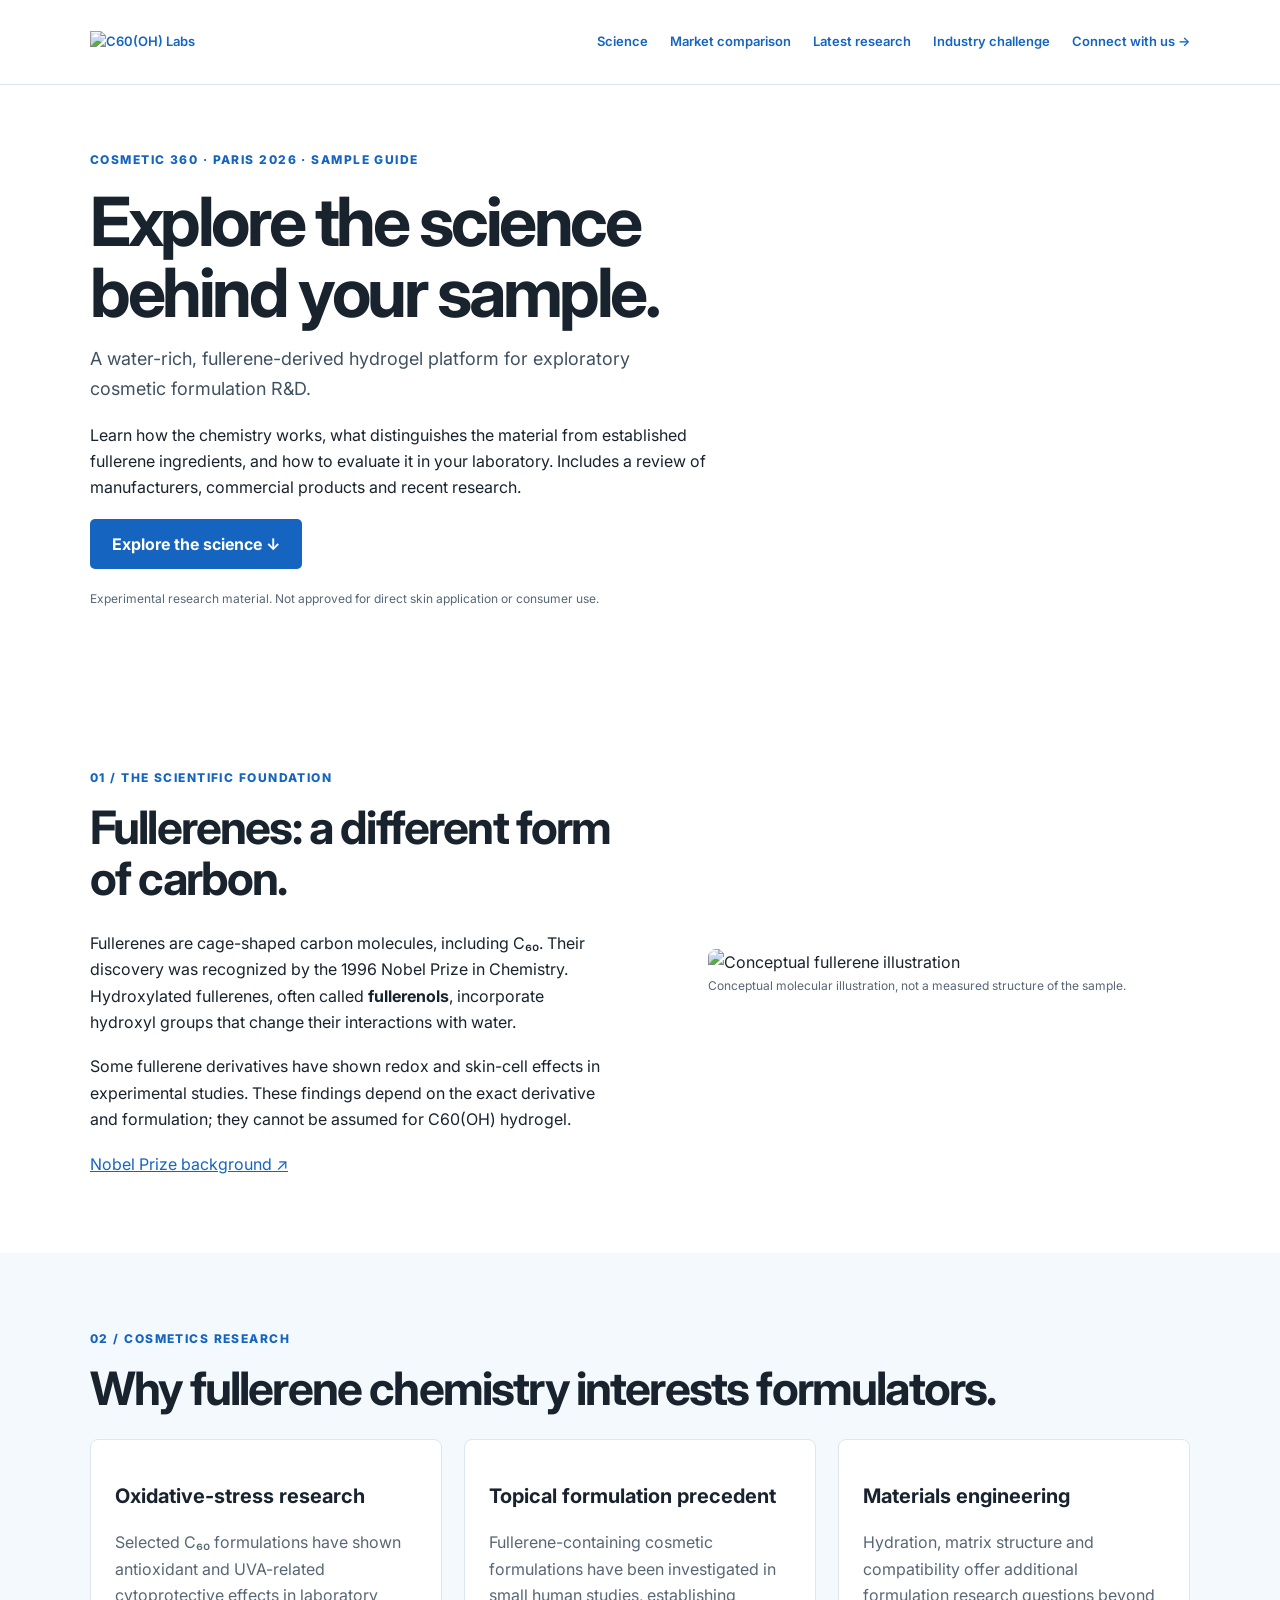
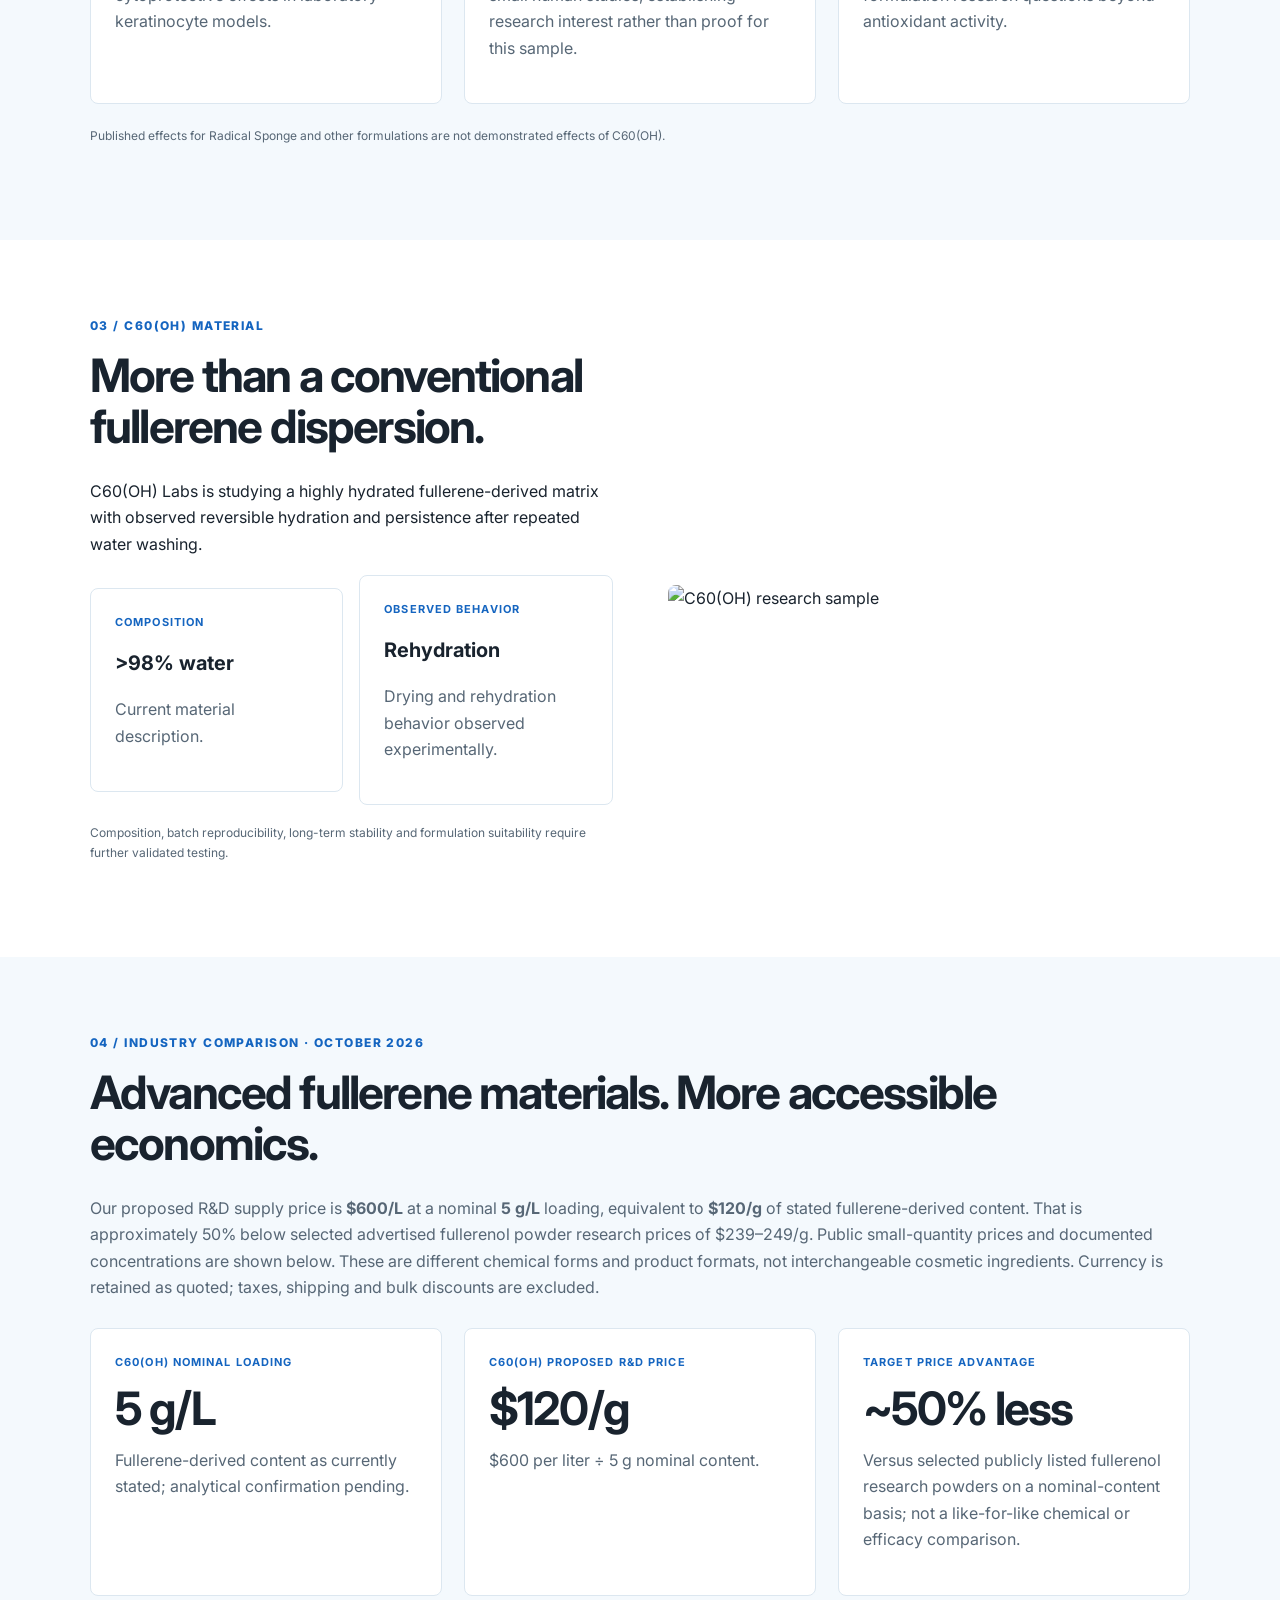
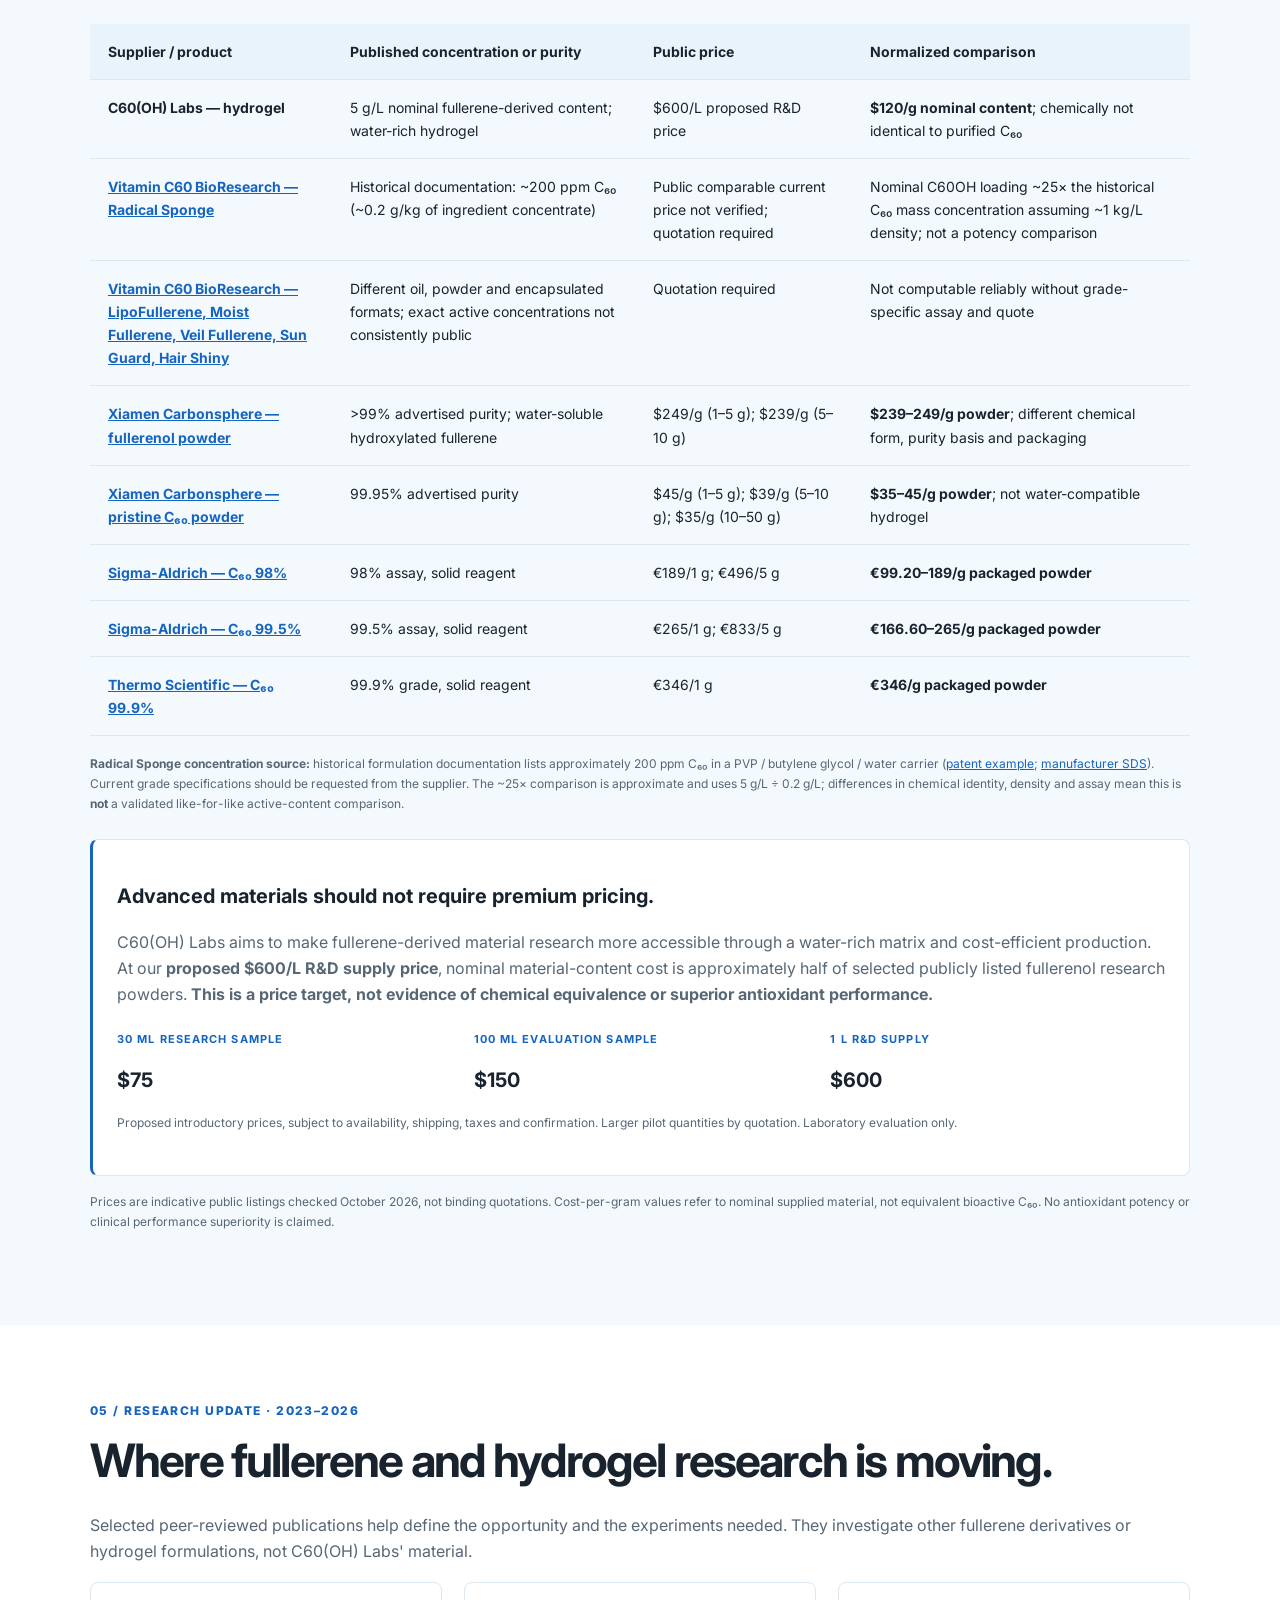
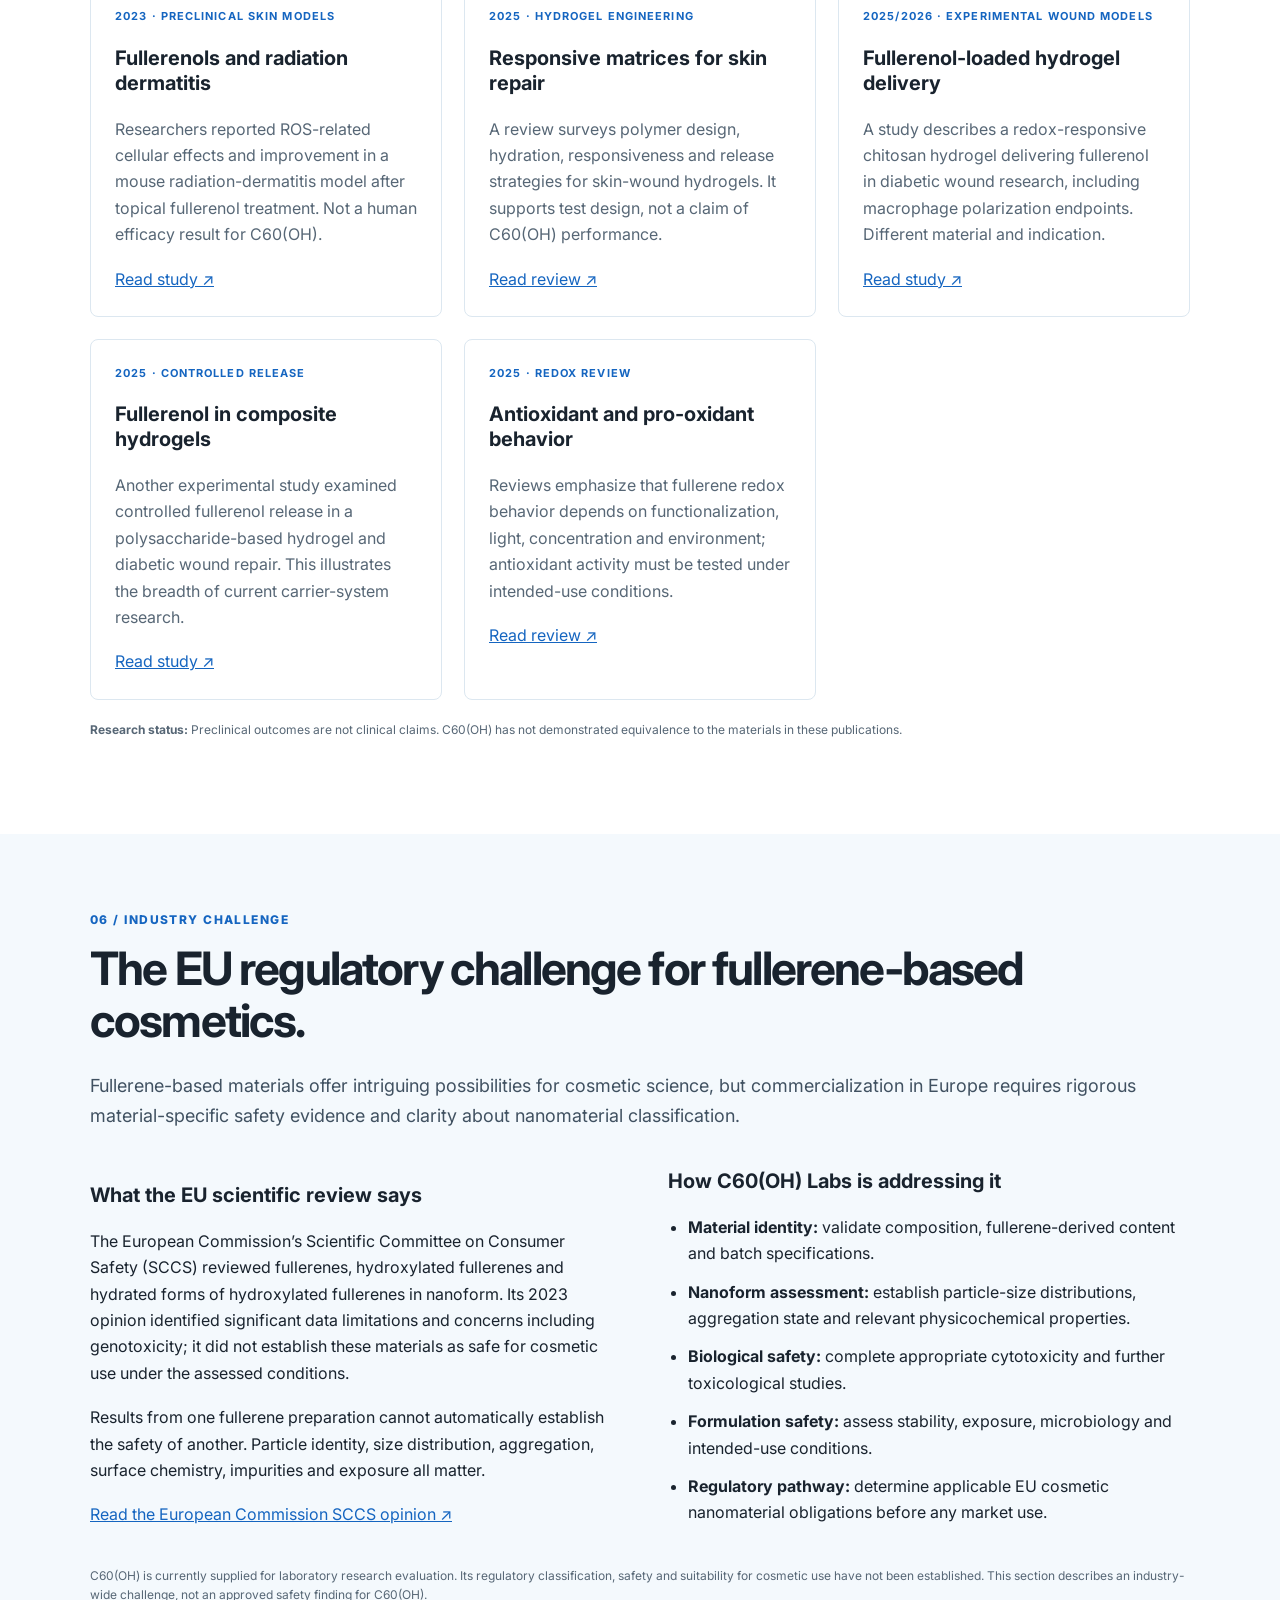
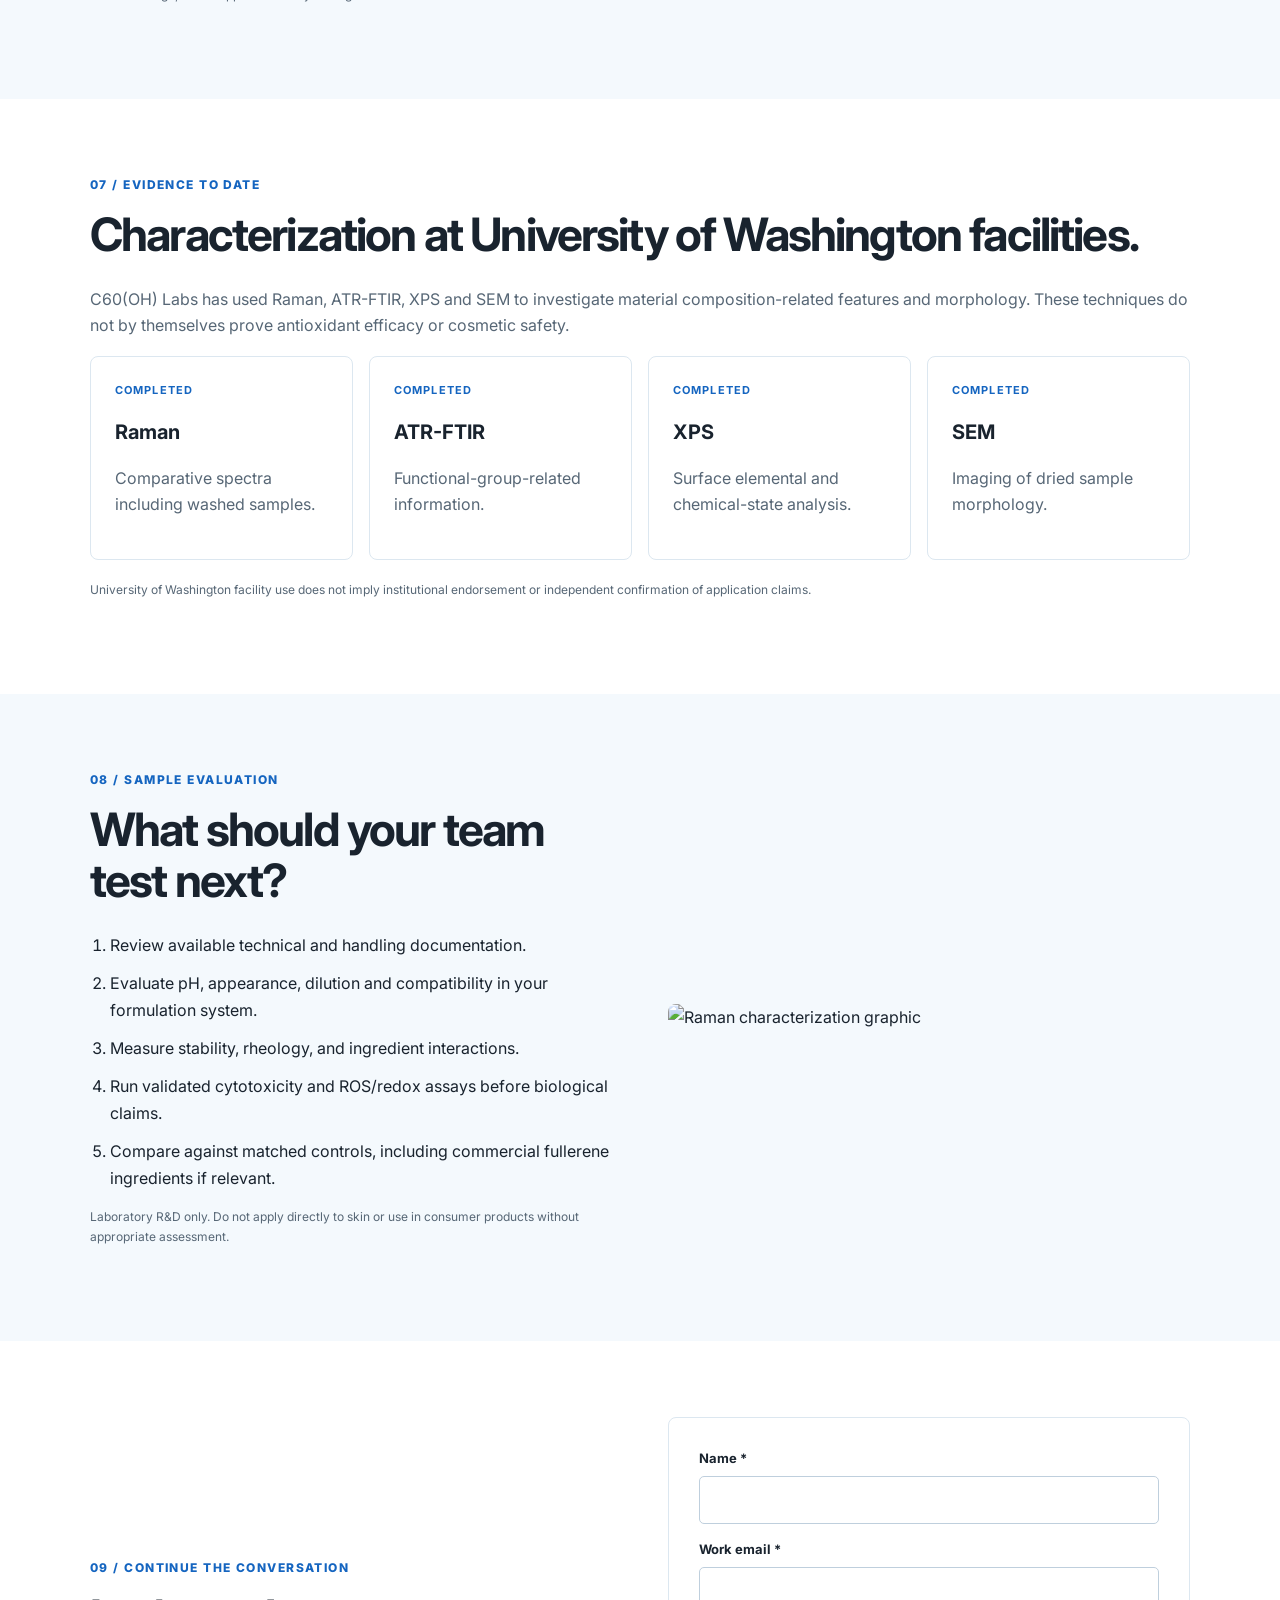
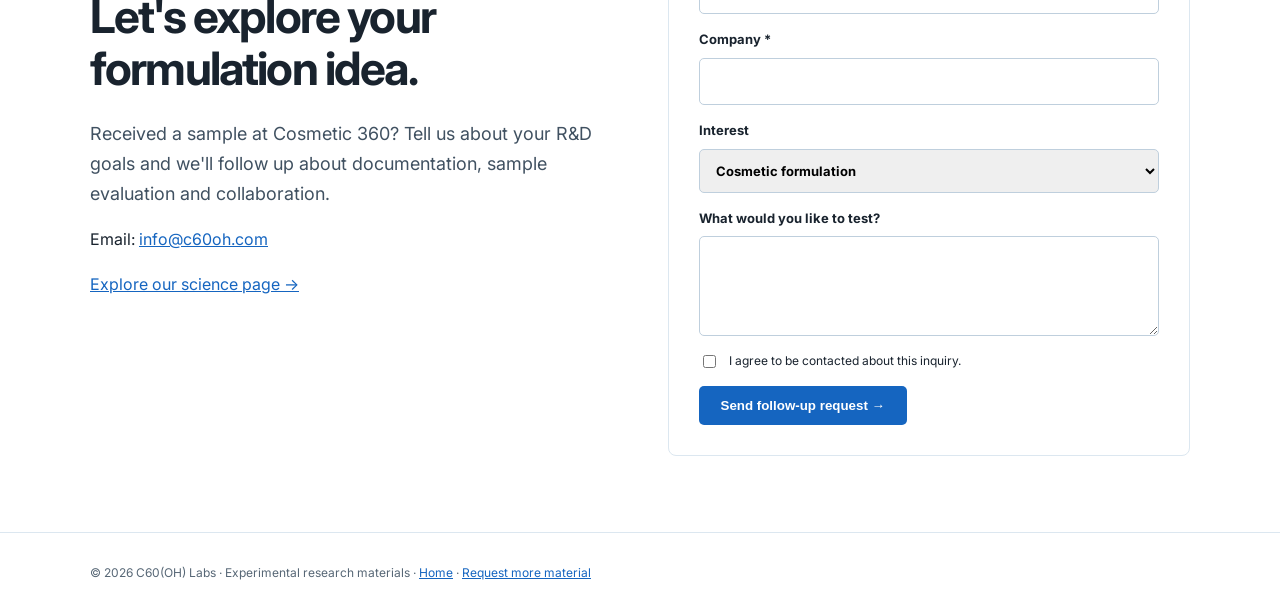
==== sample/index.html @ 7cd99ac5 "Publish C60OH Cosmetic 360 sample landing page" ====
<!DOCTYPE html>
<html lang="en"><head><meta charset="utf-8"/><meta content="width=device-width,initial-scale=1" name="viewport"/><title>C60(OH) Labs | Explore Your Sample</title><meta content="Cosmetic 360 sample guide: fullerene science, C60(OH) hydrogel, market comparison and R&amp;D follow-up." name="description"/><link href="https://fonts.googleapis.com" rel="preconnect"/><link href="https://fonts.googleapis.com/css2?family=Inter:wght@400;500;600;700;800&amp;display=swap" rel="stylesheet"/><style>:root{--blue:#1565c0;--ink:#19232e;--muted:#576776;--line:#dce7f0;--soft:#f4f9fd}*{box-sizing:border-box}body{margin:0;font:16px/1.65 Inter,Arial,sans-serif;color:var(--ink)}a{color:var(--blue)}.wrap{width:min(1100px,90%);margin:auto}header{border-bottom:1px solid var(--line);background:white}nav{display:flex;align-items:center;justify-content:space-between;min-height:84px;gap:16px}nav img{width:175px;max-height:70px;object-fit:contain}nav a{font-size:13px;text-decoration:none;font-weight:600}.navlinks{display:flex;gap:22px}.hero{position:relative;isolation:isolate;min-height:520px;display:flex;align-items:center}.hero:before{content:"";position:absolute;inset:0;background:url('https://raw.githubusercontent.com/JuliaSokolova/c60oh.com/main/assets/ice-hero.jpg') center/cover;z-index:-2}.hero:after{content:"";position:absolute;inset:0;background:linear-gradient(90deg,#fff 0%,rgba(255,255,255,.98) 28%,rgba(255,255,255,.86) 49%,rgba(255,255,255,.1) 100%);z-index:-1}.hero .copy{max-width:620px;padding:65px 0}.eyebrow{color:var(--blue);font-size:12px;letter-spacing:.12em;font-weight:800;text-transform:uppercase}h1{font-size:clamp(42px,5.3vw,68px);line-height:1.05;letter-spacing:-.05em;margin:16px 0}h2{font-size:clamp(30px,4vw,46px);line-height:1.12;letter-spacing:-.04em;margin:14px 0 25px}h3{font-size:20px;line-height:1.25}p{margin:0 0 18px}.lead{font-size:18px;color:#405161}.btn{display:inline-block;background:var(--blue);color:white;text-decoration:none;border:0;border-radius:5px;padding:12px 22px;font-weight:700;cursor:pointer}.section{padding:76px 0}.soft{background:var(--soft)}.grid2{display:grid;grid-template-columns:1fr 1fr;gap:55px;align-items:center}.grid3{display:grid;grid-template-columns:repeat(3,1fr);gap:22px}.grid4{display:grid;grid-template-columns:repeat(4,1fr);gap:16px}.card{padding:24px;border:1px solid var(--line);border-radius:8px;background:white}.card p,.muted{color:var(--muted)}.image{width:100%;border-radius:8px;object-fit:cover}.label{font-size:11px;text-transform:uppercase;letter-spacing:.1em;font-weight:700;color:var(--blue)}.tablewrap{overflow-x:auto}table{width:100%;border-collapse:collapse;min-width:670px;font-size:14px}th,td{padding:16px 18px;text-align:left;vertical-align:top;border-bottom:1px solid var(--line)}th{background:#e9f3fc;font-weight:700}td:first-child{font-weight:700;width:22%}small,.fine{font-size:12px;color:var(--muted)}.list{padding-left:20px}.list li{margin-bottom:12px}.form{padding:30px;border:1px solid var(--line);background:white;border-radius:8px}.form label{display:block;font-size:13px;font-weight:700;margin-bottom:15px}.form input,.form textarea,.form select{display:block;width:100%;padding:12px;margin-top:7px;border:1px solid #bfcfdd;border-radius:5px;font:inherit}.form textarea{min-height:100px}.form .check{display:flex;gap:10px;align-items:flex-start;font-size:12px;font-weight:400}.form .check input{width:auto;margin-top:4px}footer{padding:30px 0;border-top:1px solid var(--line);font-size:12px;color:var(--muted)}@media(max-width:740px){.navlinks a:not(:last-child){display:none}nav img{width:145px}.hero{min-height:unset}.hero:before{background-position:70% top;background-size:auto 300px;background-repeat:no-repeat;background-color:#eff7fd}.hero:after{background:linear-gradient(0deg,white 0%,rgba(255,255,255,.98) 56%,rgba(255,255,255,.06) 94%)}.hero .copy{padding:260px 0 45px}.grid2,.grid3,.grid4{grid-template-columns:1fr;gap:18px}.section{padding:56px 0}.lead{font-size:16px}.form{padding:20px}}</style></head><body>
<header><nav class="wrap"><a href="https://c60oh.com/"><img alt="C60(OH) Labs" src="https://raw.githubusercontent.com/JuliaSokolova/c60oh.com/main/assets/logo-horizontal.png"/></a><div class="navlinks"><a href="#science">Science</a><a href="#compare">Market comparison</a><a href="#latest-research">Latest research</a><a href="#industry-challenge">Industry challenge</a><a href="#contact">Connect with us →</a></div></nav></header>
<main><section class="hero"><div class="wrap"><div class="copy"><div class="eyebrow">Cosmetic 360 · Paris 2026 · Sample guide</div><h1>Explore the science behind your sample.</h1><p class="lead">A water-rich, fullerene-derived hydrogel platform for exploratory cosmetic formulation R&amp;D.</p><p>Learn how the chemistry works, what distinguishes the material from established fullerene ingredients, and how to evaluate it in your laboratory. Includes a review of manufacturers, commercial products and recent research.</p><a class="btn" href="#science">Explore the science ↓</a><p class="fine" style="margin-top:20px">Experimental research material. Not approved for direct skin application or consumer use.</p></div></div></section>
<section class="section" id="science"><div class="wrap grid2"><div><div class="eyebrow">01 / The scientific foundation</div><h2>Fullerenes: a different form of carbon.</h2><p>Fullerenes are cage-shaped carbon molecules, including C₆₀. Their discovery was recognized by the 1996 Nobel Prize in Chemistry. Hydroxylated fullerenes, often called <strong>fullerenols</strong>, incorporate hydroxyl groups that change their interactions with water.</p><p>Some fullerene derivatives have shown redox and skin-cell effects in experimental studies. These findings depend on the exact derivative and formulation; they cannot be assumed for C60(OH) hydrogel.</p><a href="https://www.nobelprize.org/prizes/chemistry/1996/summary/">Nobel Prize background ↗</a></div><figure><img alt="Conceptual fullerene illustration" class="image" src="https://raw.githubusercontent.com/JuliaSokolova/c60oh.com/main/assets/homepage-1.png"/><figcaption class="fine">Conceptual molecular illustration, not a measured structure of the sample.</figcaption></figure></div></section>
<section class="section soft"><div class="wrap"><div class="eyebrow">02 / Cosmetics research</div><h2>Why fullerene chemistry interests formulators.</h2><div class="grid3"><article class="card"><h3>Oxidative-stress research</h3><p>Selected C₆₀ formulations have shown antioxidant and UVA-related cytoprotective effects in laboratory keratinocyte models.</p></article><article class="card"><h3>Topical formulation precedent</h3><p>Fullerene-containing cosmetic formulations have been investigated in small human studies, establishing research interest rather than proof for this sample.</p></article><article class="card"><h3>Materials engineering</h3><p>Hydration, matrix structure and compatibility offer additional formulation research questions beyond antioxidant activity.</p></article></div><p class="fine" style="margin-top:22px">Published effects for Radical Sponge and other formulations are not demonstrated effects of C60(OH).</p></div></section>
<section class="section"><div class="wrap grid2"><div><div class="eyebrow">03 / C60(OH) material</div><h2>More than a conventional fullerene dispersion.</h2><p>C60(OH) Labs is studying a highly hydrated fullerene-derived matrix with observed reversible hydration and persistence after repeated water washing.</p><div class="grid2" style="gap:16px"><div class="card"><div class="label">Composition</div><h3>&gt;98% water</h3><p>Current material description.</p></div><div class="card"><div class="label">Observed behavior</div><h3>Rehydration</h3><p>Drying and rehydration behavior observed experimentally.</p></div></div><p class="fine" style="margin-top:18px">Composition, batch reproducibility, long-term stability and formulation suitability require further validated testing.</p></div><img alt="C60(OH) research sample" class="image" src="https://raw.githubusercontent.com/JuliaSokolova/c60oh.com/main/assets/evaluation-product-vial.jpg"/></div></section>
<section class="section soft" id="compare"><div class="wrap"><div class="eyebrow">04 / Industry comparison · October 2026</div><h2>Advanced fullerene materials. More accessible economics.</h2><p class="muted">Our proposed R&amp;D supply price is <strong>$600/L</strong> at a nominal <strong>5 g/L</strong> loading, equivalent to <strong>$120/g</strong> of stated fullerene-derived content. That is approximately 50% below selected advertised fullerenol powder research prices of $239–249/g. Public small-quantity prices and documented concentrations are shown below. These are different chemical forms and product formats, not interchangeable cosmetic ingredients. Currency is retained as quoted; taxes, shipping and bulk discounts are excluded.</p><div class="grid3" style="margin:28px 0"><div class="card"><div class="label">C60(OH) nominal loading</div><h2 style="margin:12px 0">5 g/L</h2><p>Fullerene-derived content as currently stated; analytical confirmation pending.</p></div><div class="card"><div class="label">C60(OH) proposed R&amp;D price</div><h2 style="margin:12px 0">$120/g</h2><p>$600 per liter ÷ 5 g nominal content.</p></div><div class="card"><div class="label">Target price advantage</div><h2 style="margin:12px 0">~50% less</h2><p>Versus selected publicly listed fullerenol research powders on a nominal-content basis; not a like-for-like chemical or efficacy comparison.</p></div></div><div class="tablewrap"><table><thead><tr><th>Supplier / product</th><th>Published concentration or purity</th><th>Public price</th><th>Normalized comparison</th></tr></thead><tbody>
<tr><td><strong>C60(OH) Labs — hydrogel</strong></td><td>5 g/L nominal fullerene-derived content; water-rich hydrogel</td><td>$600/L proposed R&amp;D price</td><td><strong>$120/g nominal content</strong>; chemically not identical to purified C₆₀</td></tr>
<tr><td><a href="https://www.specialchem.com/cosmetics/supplier/vitamin-c60-bioresearch/radical-sponge">Vitamin C60 BioResearch — Radical Sponge</a></td><td>Historical documentation: ~200 ppm C₆₀ (~0.2 g/kg of ingredient concentrate)</td><td>Public comparable current price not verified; quotation required</td><td>Nominal C60OH loading ~25× the historical C₆₀ mass concentration assuming ~1 kg/L density; not a potency comparison</td></tr>
<tr><td><a href="https://www.mcls-ltd.com/en/products/fullerene.html">Vitamin C60 BioResearch — LipoFullerene, Moist Fullerene, Veil Fullerene, Sun Guard, Hair Shiny</a></td><td>Different oil, powder and encapsulated formats; exact active concentrations not consistently public</td><td>Quotation required</td><td>Not computable reliably without grade-specific assay and quote</td></tr>
<tr><td><a href="https://www.thefullerene.com/product/fullerenol-hydroxylated-fullerenes-99-purity/">Xiamen Carbonsphere — fullerenol powder</a></td><td>&gt;99% advertised purity; water-soluble hydroxylated fullerene</td><td>$249/g (1–5 g); $239/g (5–10 g)</td><td><strong>$239–249/g powder</strong>; different chemical form, purity basis and packaging</td></tr>
<tr><td><a href="https://www.thefullerene.com/product/fullerene-c60-pure/">Xiamen Carbonsphere — pristine C₆₀ powder</a></td><td>99.95% advertised purity</td><td>$45/g (1–5 g); $39/g (5–10 g); $35/g (10–50 g)</td><td><strong>$35–45/g powder</strong>; not water-compatible hydrogel</td></tr>
<tr><td><a href="https://www.sigmaaldrich.com/FR/en/product/aldrich/483036">Sigma-Aldrich — C₆₀ 98%</a></td><td>98% assay, solid reagent</td><td>€189/1 g; €496/5 g</td><td><strong>€99.20–189/g packaged powder</strong></td></tr>
<tr><td><a href="https://www.sigmaaldrich.com/FR/fr/product/aldrich/379646">Sigma-Aldrich — C₆₀ 99.5%</a></td><td>99.5% assay, solid reagent</td><td>€265/1 g; €833/5 g</td><td><strong>€166.60–265/g packaged powder</strong></td></tr>
<tr><td><a href="https://www.thermofisher.com/order/catalog/product/fr/fr/295010010">Thermo Scientific — C₆₀ 99.9%</a></td><td>99.9% grade, solid reagent</td><td>€346/1 g</td><td><strong>€346/g packaged powder</strong></td></tr>
</tbody></table></div><p class="fine" style="margin-top:18px"><strong>Radical Sponge concentration source:</strong> historical formulation documentation lists approximately 200 ppm C₆₀ in a PVP / butylene glycol / water carrier (<a href="https://patents.google.com/patent/JP5641708B2/en">patent example</a>; <a href="https://www.biohope.com.cn/vancheerfile/files/2018/9/20180927021152488.pdf">manufacturer SDS</a>). Current grade specifications should be requested from the supplier. The ~25× comparison is approximate and uses 5 g/L ÷ 0.2 g/L; differences in chemical identity, density and assay mean this is <strong>not</strong> a validated like-for-like active-content comparison.</p><div class="card" style="margin-top:25px;border-left:3px solid var(--blue)"><h3>Advanced materials should not require premium pricing.</h3><p>C60(OH) Labs aims to make fullerene-derived material research more accessible through a water-rich matrix and cost-efficient production. At our <strong>proposed $600/L R&amp;D supply price</strong>, nominal material-content cost is approximately half of selected publicly listed fullerenol research powders. <strong>This is a price target, not evidence of chemical equivalence or superior antioxidant performance.</strong></p><div class="grid3" style="margin-top:22px"><div><div class="label">30 mL research sample</div><h3>$75</h3></div><div><div class="label">100 mL evaluation sample</div><h3>$150</h3></div><div><div class="label">1 L R&amp;D supply</div><h3>$600</h3></div></div><p class="fine">Proposed introductory prices, subject to availability, shipping, taxes and confirmation. Larger pilot quantities by quotation. Laboratory evaluation only.</p></div><p class="fine" style="margin-top:16px">Prices are indicative public listings checked October 2026, not binding quotations. Cost-per-gram values refer to nominal supplied material, not equivalent bioactive C₆₀. No antioxidant potency or clinical performance superiority is claimed.</p></div></section>
<section class="section" id="latest-research"><div class="wrap"><div class="eyebrow">05 / Research update · 2023–2026</div><h2>Where fullerene and hydrogel research is moving.</h2><p class="muted">Selected peer-reviewed publications help define the opportunity and the experiments needed. They investigate other fullerene derivatives or hydrogel formulations, not C60(OH) Labs' material.</p><div class="grid3">
<article class="card"><div class="label">2023 · Preclinical skin models</div><h3>Fullerenols and radiation dermatitis</h3><p>Researchers reported ROS-related cellular effects and improvement in a mouse radiation-dermatitis model after topical fullerenol treatment. Not a human efficacy result for C60(OH).</p><a href="https://pmc.ncbi.nlm.nih.gov/articles/PMC10427596/">Read study ↗</a></article>
<article class="card"><div class="label">2025 · Hydrogel engineering</div><h3>Responsive matrices for skin repair</h3><p>A review surveys polymer design, hydration, responsiveness and release strategies for skin-wound hydrogels. It supports test design, not a claim of C60(OH) performance.</p><a href="https://link.springer.com/article/10.1007/s42247-024-00930-8">Read review ↗</a></article>
<article class="card"><div class="label">2025/2026 · Experimental wound models</div><h3>Fullerenol-loaded hydrogel delivery</h3><p>A study describes a redox-responsive chitosan hydrogel delivering fullerenol in diabetic wound research, including macrophage polarization endpoints. Different material and indication.</p><a href="https://doi.org/10.1016/j.jconrel.2025.114506">Read study ↗</a></article>
<article class="card"><div class="label">2025 · Controlled release</div><h3>Fullerenol in composite hydrogels</h3><p>Another experimental study examined controlled fullerenol release in a polysaccharide-based hydrogel and diabetic wound repair. This illustrates the breadth of current carrier-system research.</p><a href="https://doi.org/10.1016/j.cej.2025.170469">Read study ↗</a></article>
<article class="card"><div class="label">2025 · Redox review</div><h3>Antioxidant and pro-oxidant behavior</h3><p>Reviews emphasize that fullerene redox behavior depends on functionalization, light, concentration and environment; antioxidant activity must be tested under intended-use conditions.</p><a href="https://doi.org/10.1016/j.addr.2025.115651">Read review ↗</a></article>

</div><p class="fine" style="margin-top:20px"><strong>Research status:</strong> Preclinical outcomes are not clinical claims. C60(OH) has not demonstrated equivalence to the materials in these publications.</p></div></section><section class="section soft" id="industry-challenge"><div class="wrap"><div class="eyebrow">06 / Industry challenge</div><h2>The EU regulatory challenge for fullerene-based cosmetics.</h2><p class="lead">Fullerene-based materials offer intriguing possibilities for cosmetic science, but commercialization in Europe requires rigorous material-specific safety evidence and clarity about nanomaterial classification.</p><div class="grid2"><div><h3>What the EU scientific review says</h3><p>The European Commission’s Scientific Committee on Consumer Safety (SCCS) reviewed fullerenes, hydroxylated fullerenes and hydrated forms of hydroxylated fullerenes in nanoform. Its 2023 opinion identified significant data limitations and concerns including genotoxicity; it did not establish these materials as safe for cosmetic use under the assessed conditions.</p><p>Results from one fullerene preparation cannot automatically establish the safety of another. Particle identity, size distribution, aggregation, surface chemistry, impurities and exposure all matter.</p><a href="https://health.ec.europa.eu/publications/fullerenes-hydroxylated-fullerenes-and-hydrated-forms-hydroxylated-fullerenes-nano_en" rel="noopener" target="_blank">Read the European Commission SCCS opinion ↗</a></div><div><h3>How C60(OH) Labs is addressing it</h3><ul class="list"><li><strong>Material identity:</strong> validate composition, fullerene-derived content and batch specifications.</li><li><strong>Nanoform assessment:</strong> establish particle-size distributions, aggregation state and relevant physicochemical properties.</li><li><strong>Biological safety:</strong> complete appropriate cytotoxicity and further toxicological studies.</li><li><strong>Formulation safety:</strong> assess stability, exposure, microbiology and intended-use conditions.</li><li><strong>Regulatory pathway:</strong> determine applicable EU cosmetic nanomaterial obligations before any market use.</li></ul></div></div><p class="fine" style="margin-top:24px">C60(OH) is currently supplied for laboratory research evaluation. Its regulatory classification, safety and suitability for cosmetic use have not been established. This section describes an industry-wide challenge, not an approved safety finding for C60(OH).</p></div></section>
<section class="section" id="evidence"><div class="wrap"><div class="eyebrow">07 / Evidence to date</div><h2>Characterization at University of Washington facilities.</h2><p class="muted">C60(OH) Labs has used Raman, ATR-FTIR, XPS and SEM to investigate material composition-related features and morphology. These techniques do not by themselves prove antioxidant efficacy or cosmetic safety.</p><div class="grid4"><div class="card"><div class="label">Completed</div><h3>Raman</h3><p>Comparative spectra including washed samples.</p></div><div class="card"><div class="label">Completed</div><h3>ATR-FTIR</h3><p>Functional-group-related information.</p></div><div class="card"><div class="label">Completed</div><h3>XPS</h3><p>Surface elemental and chemical-state analysis.</p></div><div class="card"><div class="label">Completed</div><h3>SEM</h3><p>Imaging of dried sample morphology.</p></div></div><p class="fine" style="margin-top:20px">University of Washington facility use does not imply institutional endorsement or independent confirmation of application claims.</p></div></section>
<section class="section soft"><div class="wrap grid2"><div><div class="eyebrow">08 / Sample evaluation</div><h2>What should your team test next?</h2><ol class="list"><li>Review available technical and handling documentation.</li><li>Evaluate pH, appearance, dilution and compatibility in your formulation system.</li><li>Measure stability, rheology, and ingredient interactions.</li><li>Run validated cytotoxicity and ROS/redox assays before biological claims.</li><li>Compare against matched controls, including commercial fullerene ingredients if relevant.</li></ol><p class="fine">Laboratory R&amp;D only. Do not apply directly to skin or use in consumer products without appropriate assessment.</p></div><img alt="Raman characterization graphic" class="image" src="https://raw.githubusercontent.com/JuliaSokolova/c60oh.com/main/assets/evaluation-raman.png"/></div></section>
<section class="section" id="contact"><div class="wrap grid2"><div><div class="eyebrow">09 / Continue the conversation</div><h2>Let's explore your formulation idea.</h2><p class="lead">Received a sample at Cosmetic 360? Tell us about your R&amp;D goals and we'll follow up about documentation, sample evaluation and collaboration.</p><p>Email: <a href="mailto:info@c60oh.com?subject=Cosmetic%20360%20sample%20follow-up">info@c60oh.com</a></p><p><a href="https://c60oh.com/science.html">Explore our science page →</a></p></div><form action="https://formspree.io/f/xqerweqb" class="form" method="POST"><input name="_subject" type="hidden" value="Cosmetic 360 /sample follow-up"/><input name="source" type="hidden" value="Cosmetic 360 sample QR"/><label>Name *<input autocomplete="name" name="name" required=""/></label><label>Work email *<input autocomplete="email" name="email" required="" type="email"/></label><label>Company *<input autocomplete="organization" name="organization" required=""/></label><label>Interest<select name="interest"><option>Cosmetic formulation</option><option>Scientific evaluation</option><option>Commercial partnership</option><option>Other</option></select></label><label>What would you like to test?<textarea name="message"></textarea></label><label class="check"><input name="consent" required="" type="checkbox" value="yes"/>I agree to be contacted about this inquiry.</label><button class="btn" type="submit">Send follow-up request →</button></form></div></section></main><footer><div class="wrap">© 2026 C60(OH) Labs · Experimental research materials · <a href="https://c60oh.com">Home</a> · <a href="https://c60oh.com/evaluation.html">Request more material</a></div></footer></body></html>
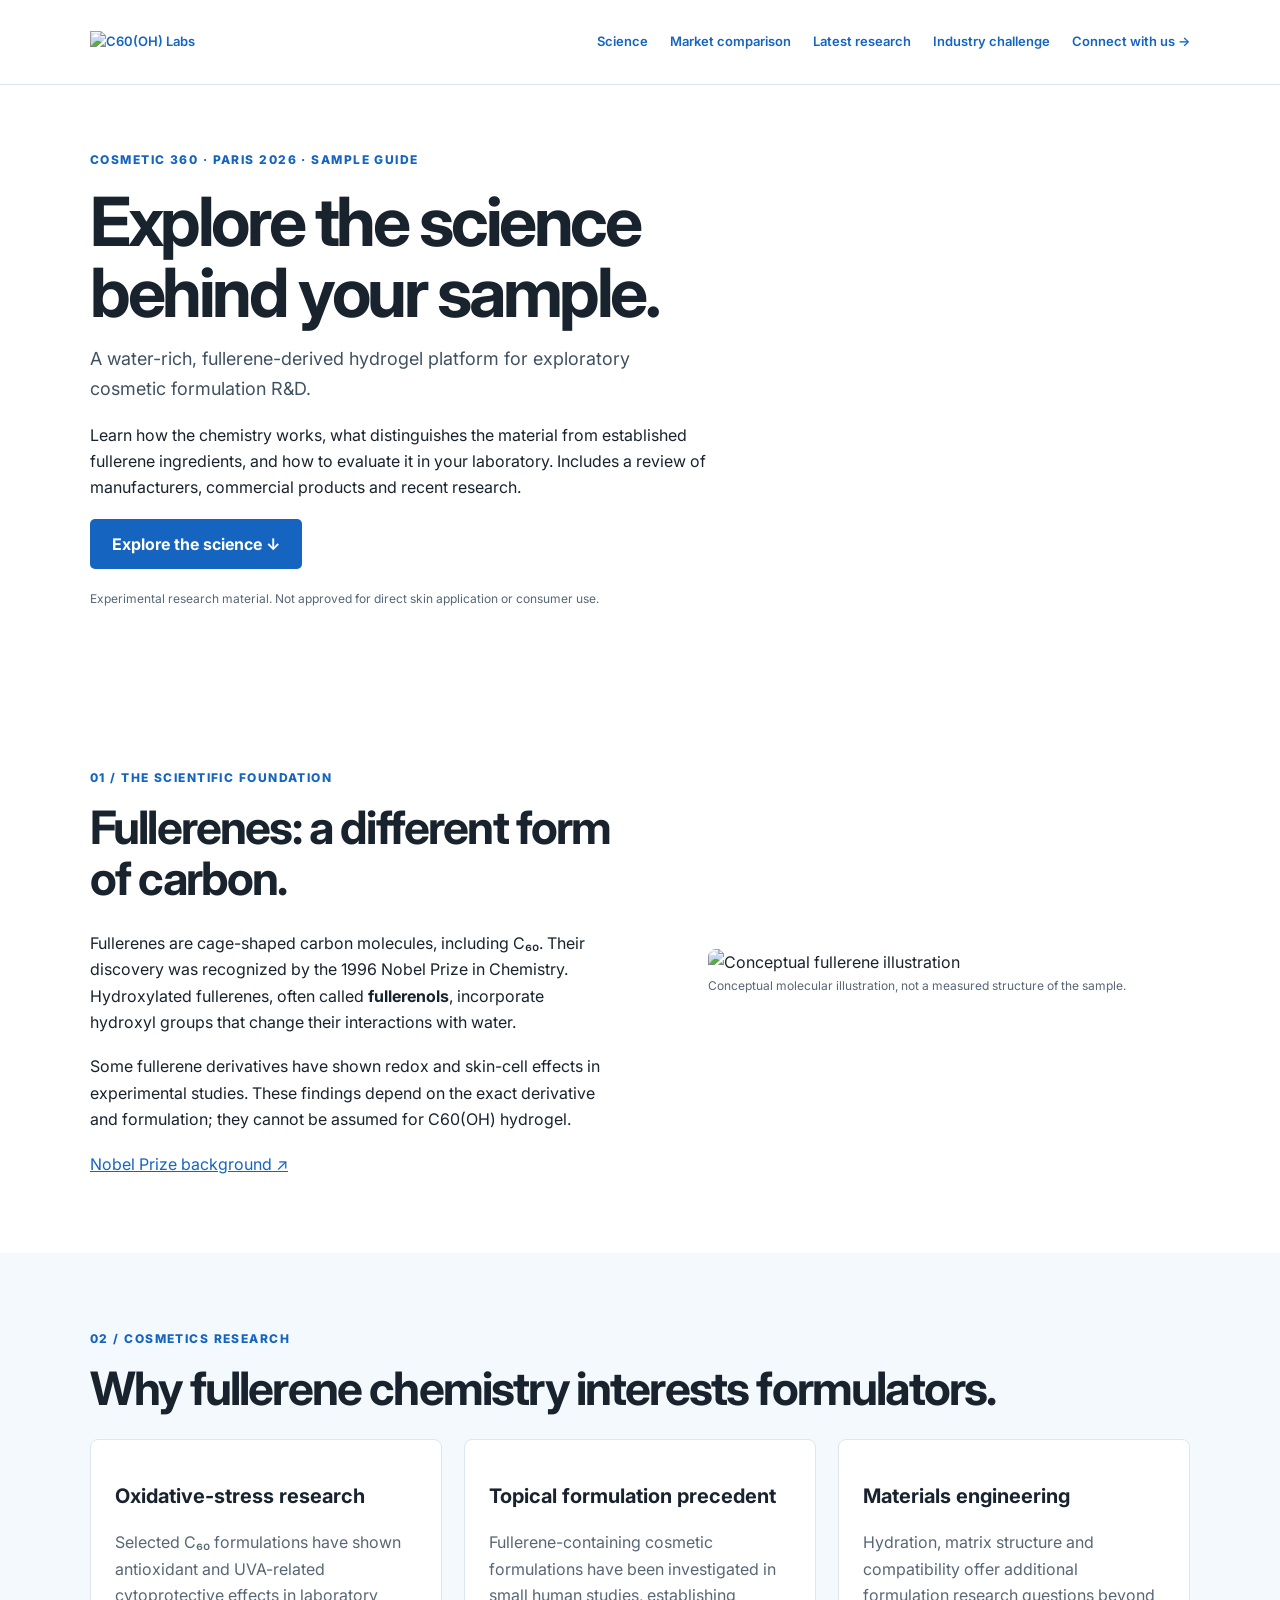
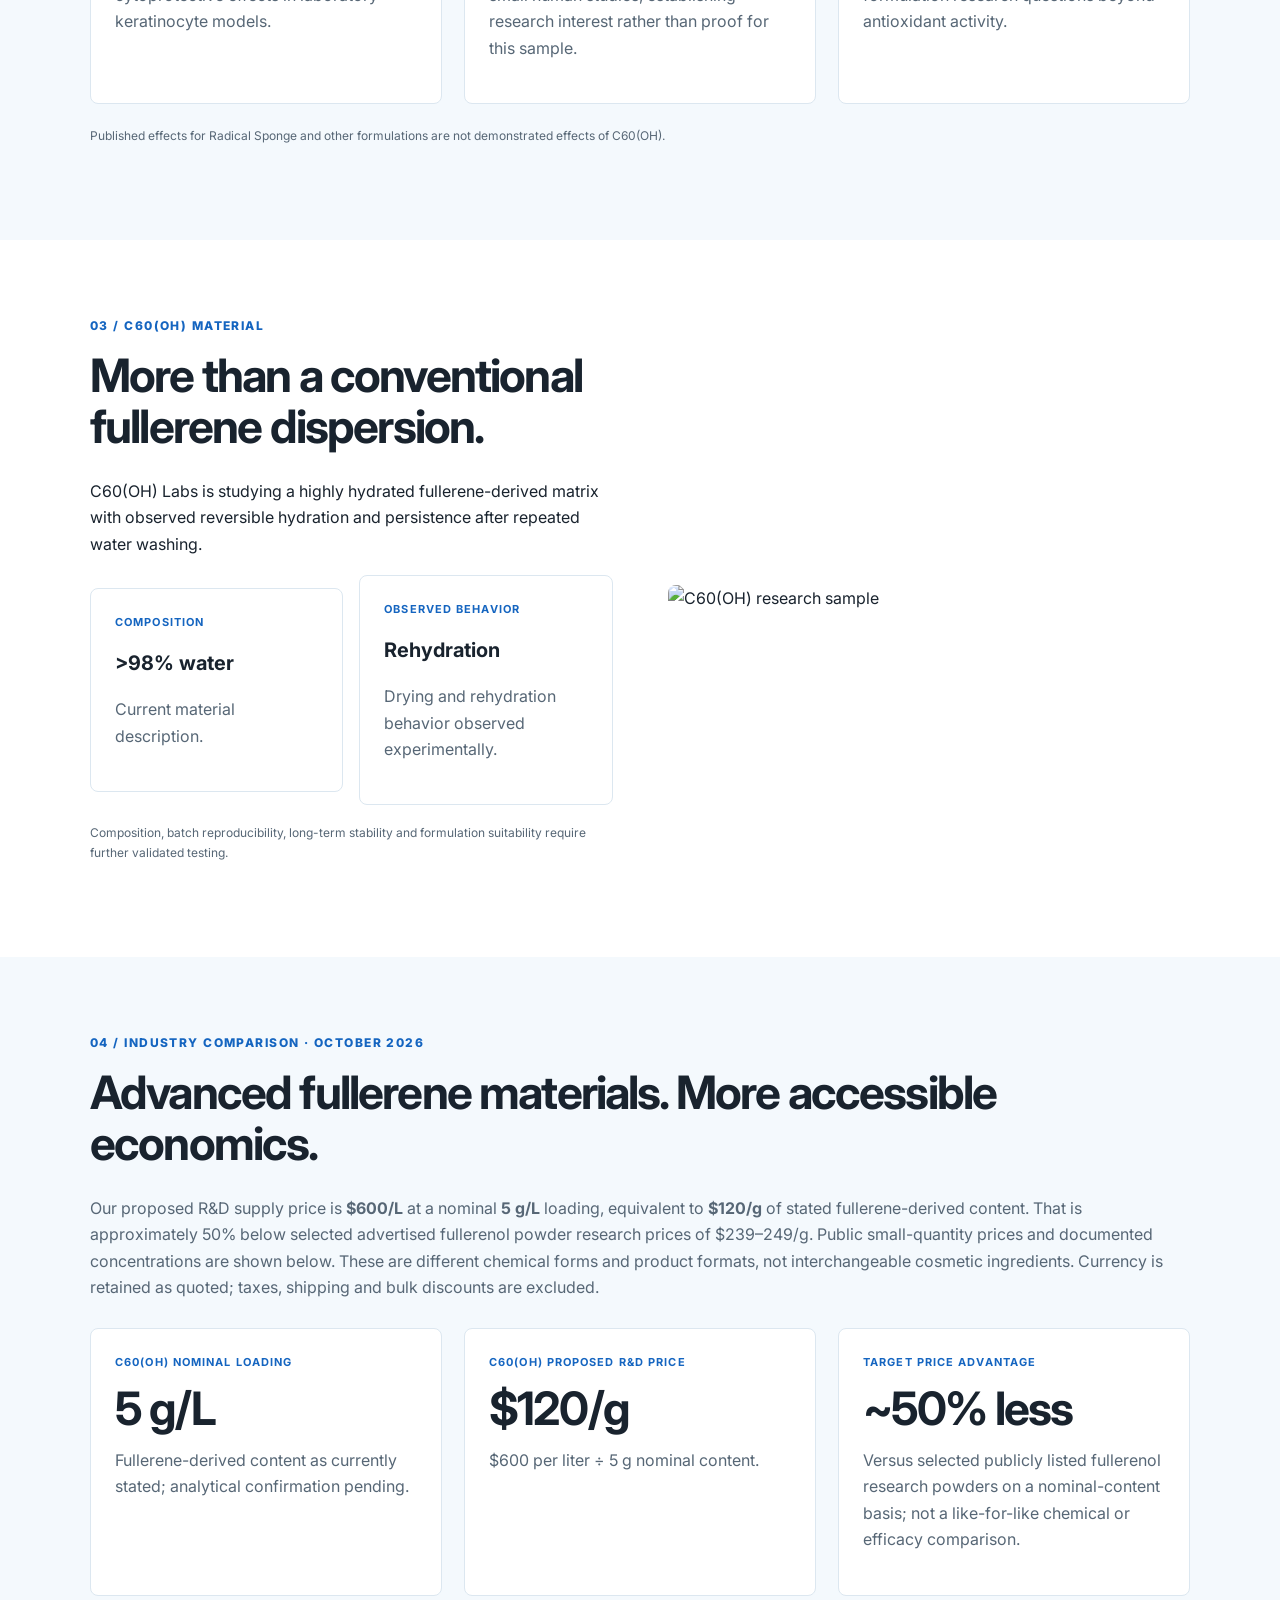
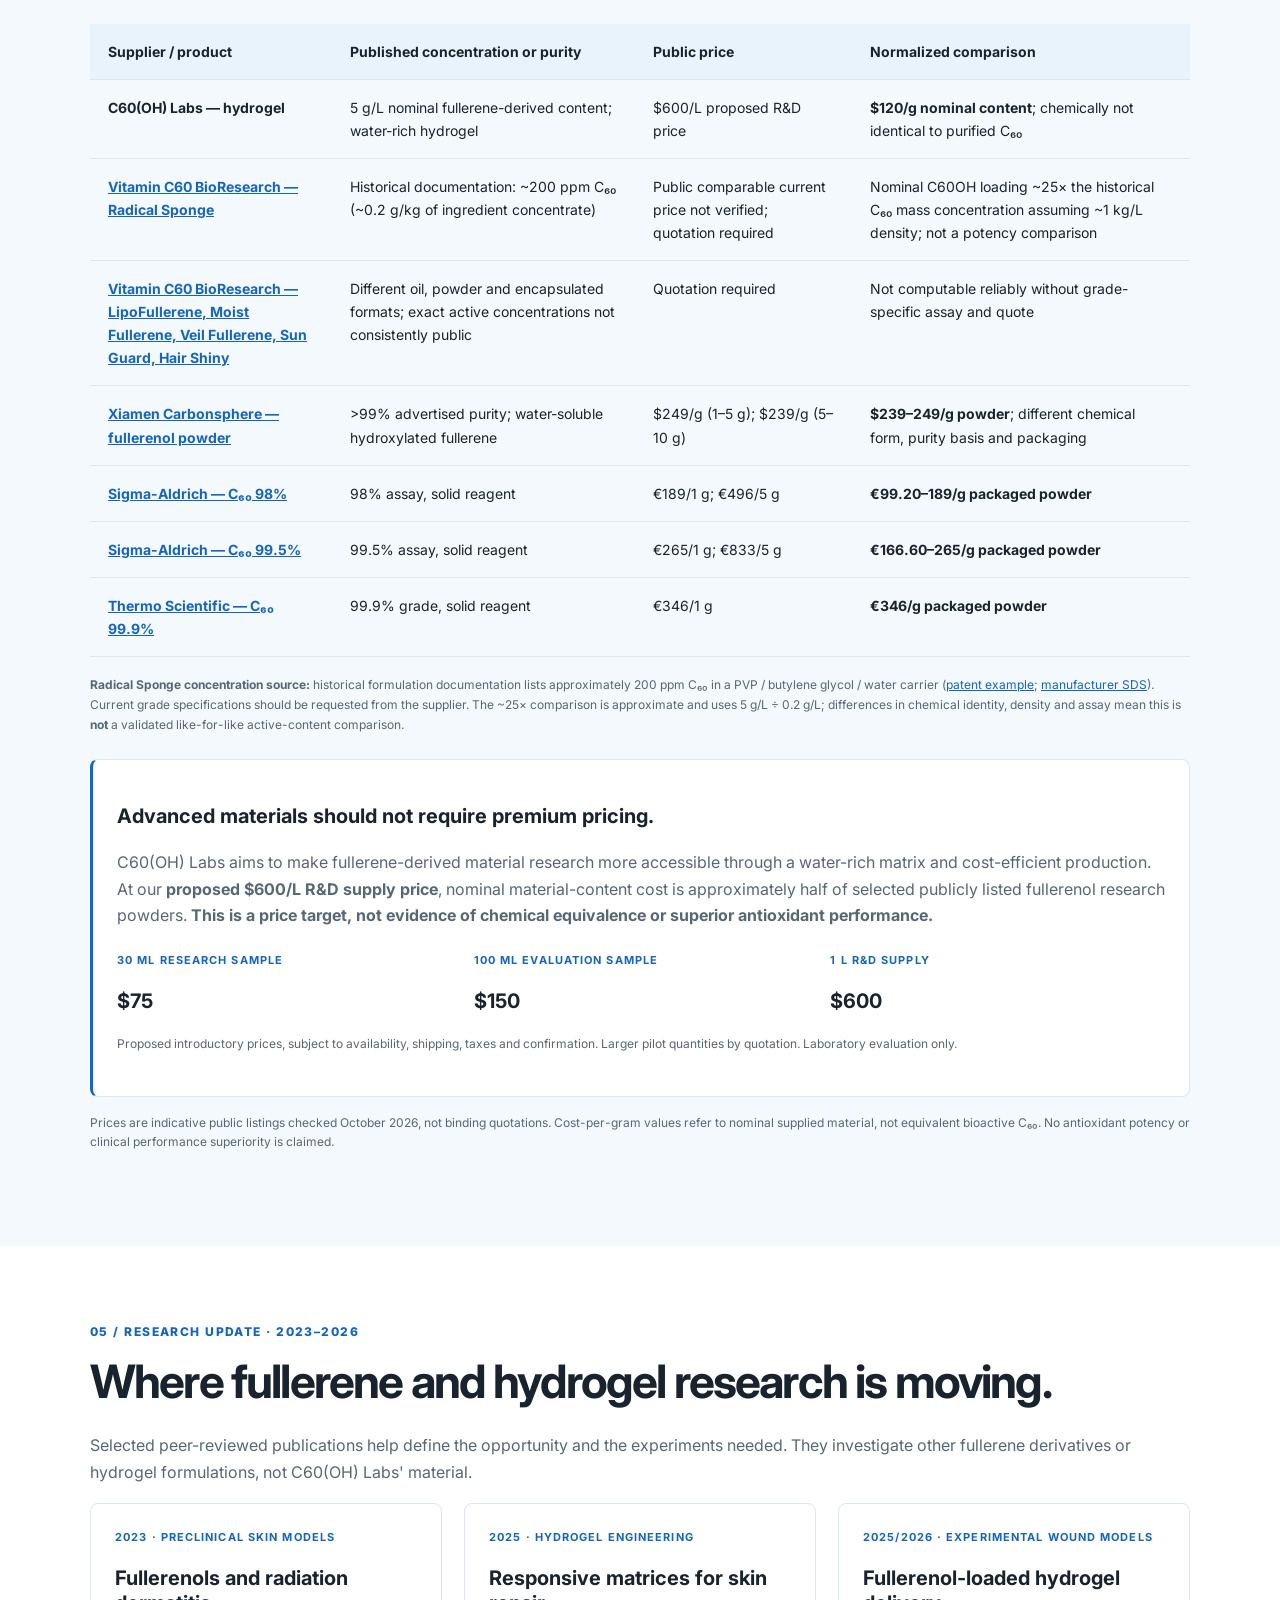
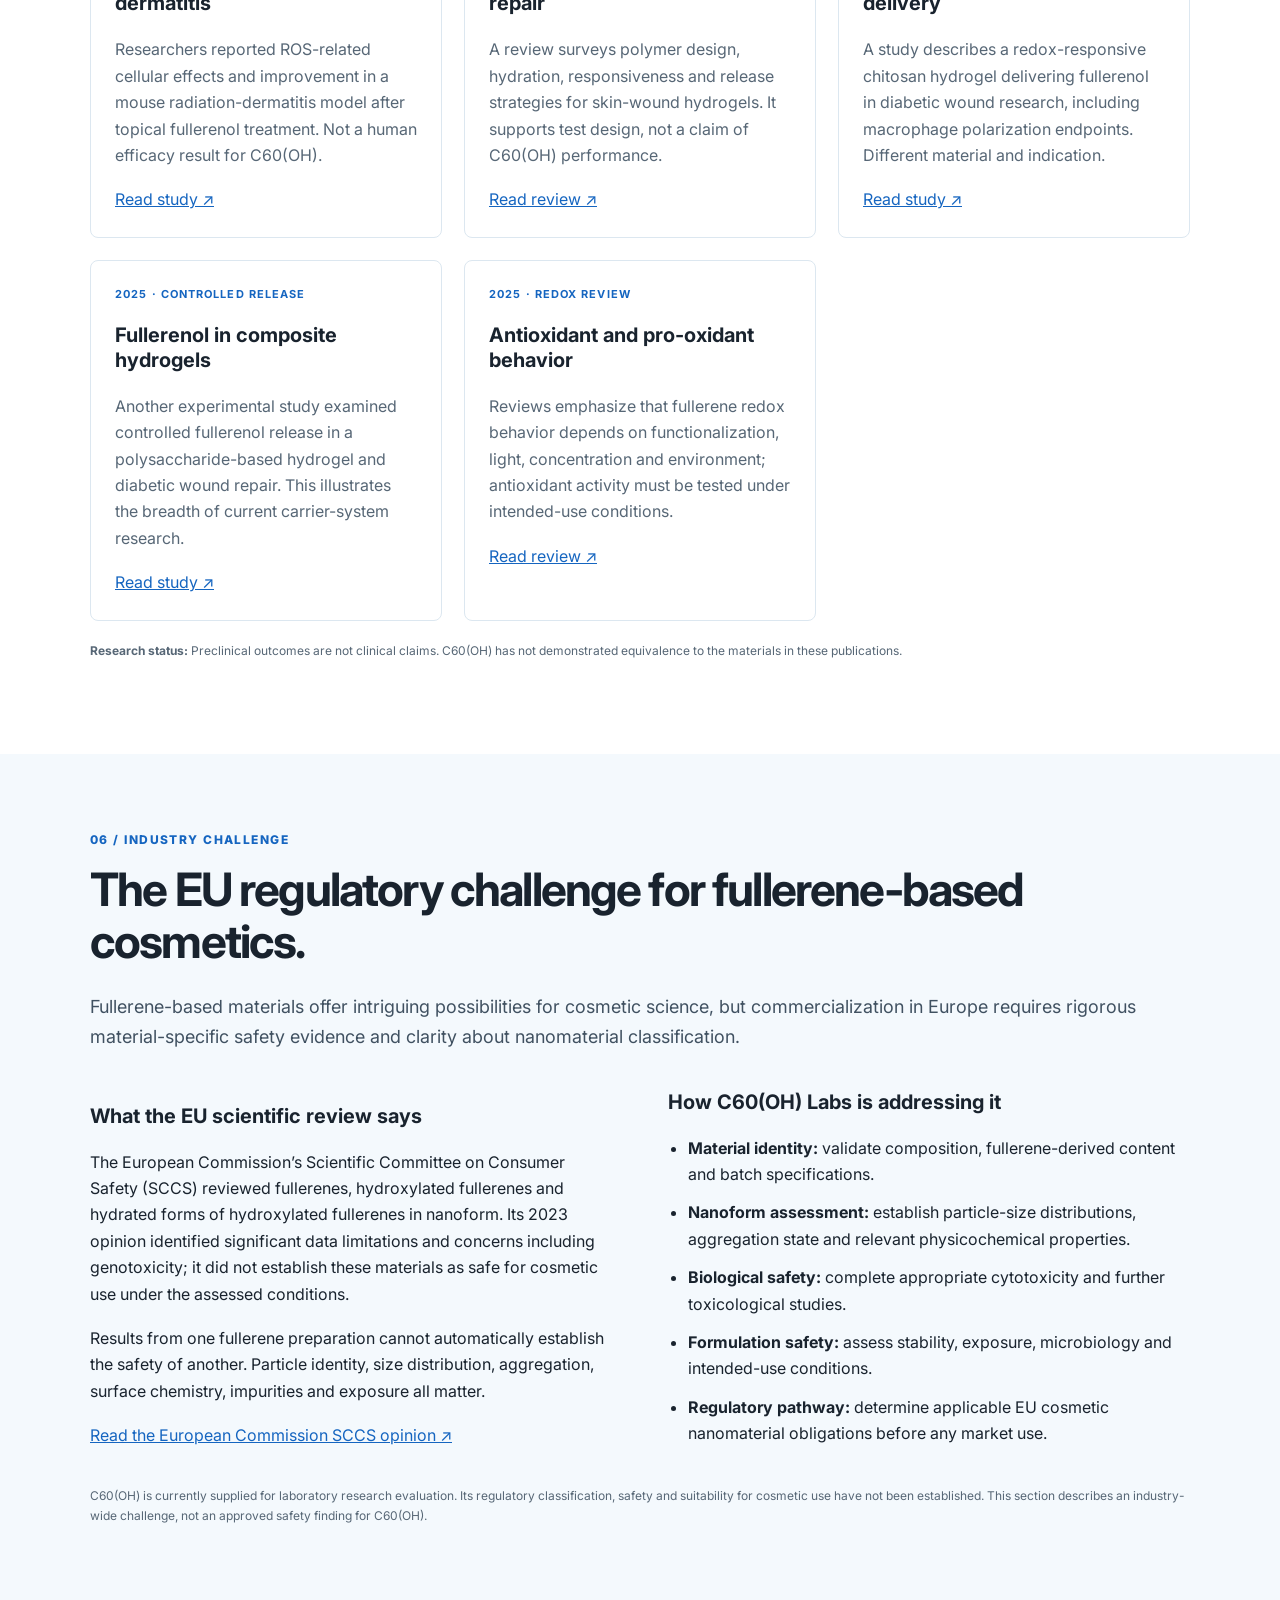
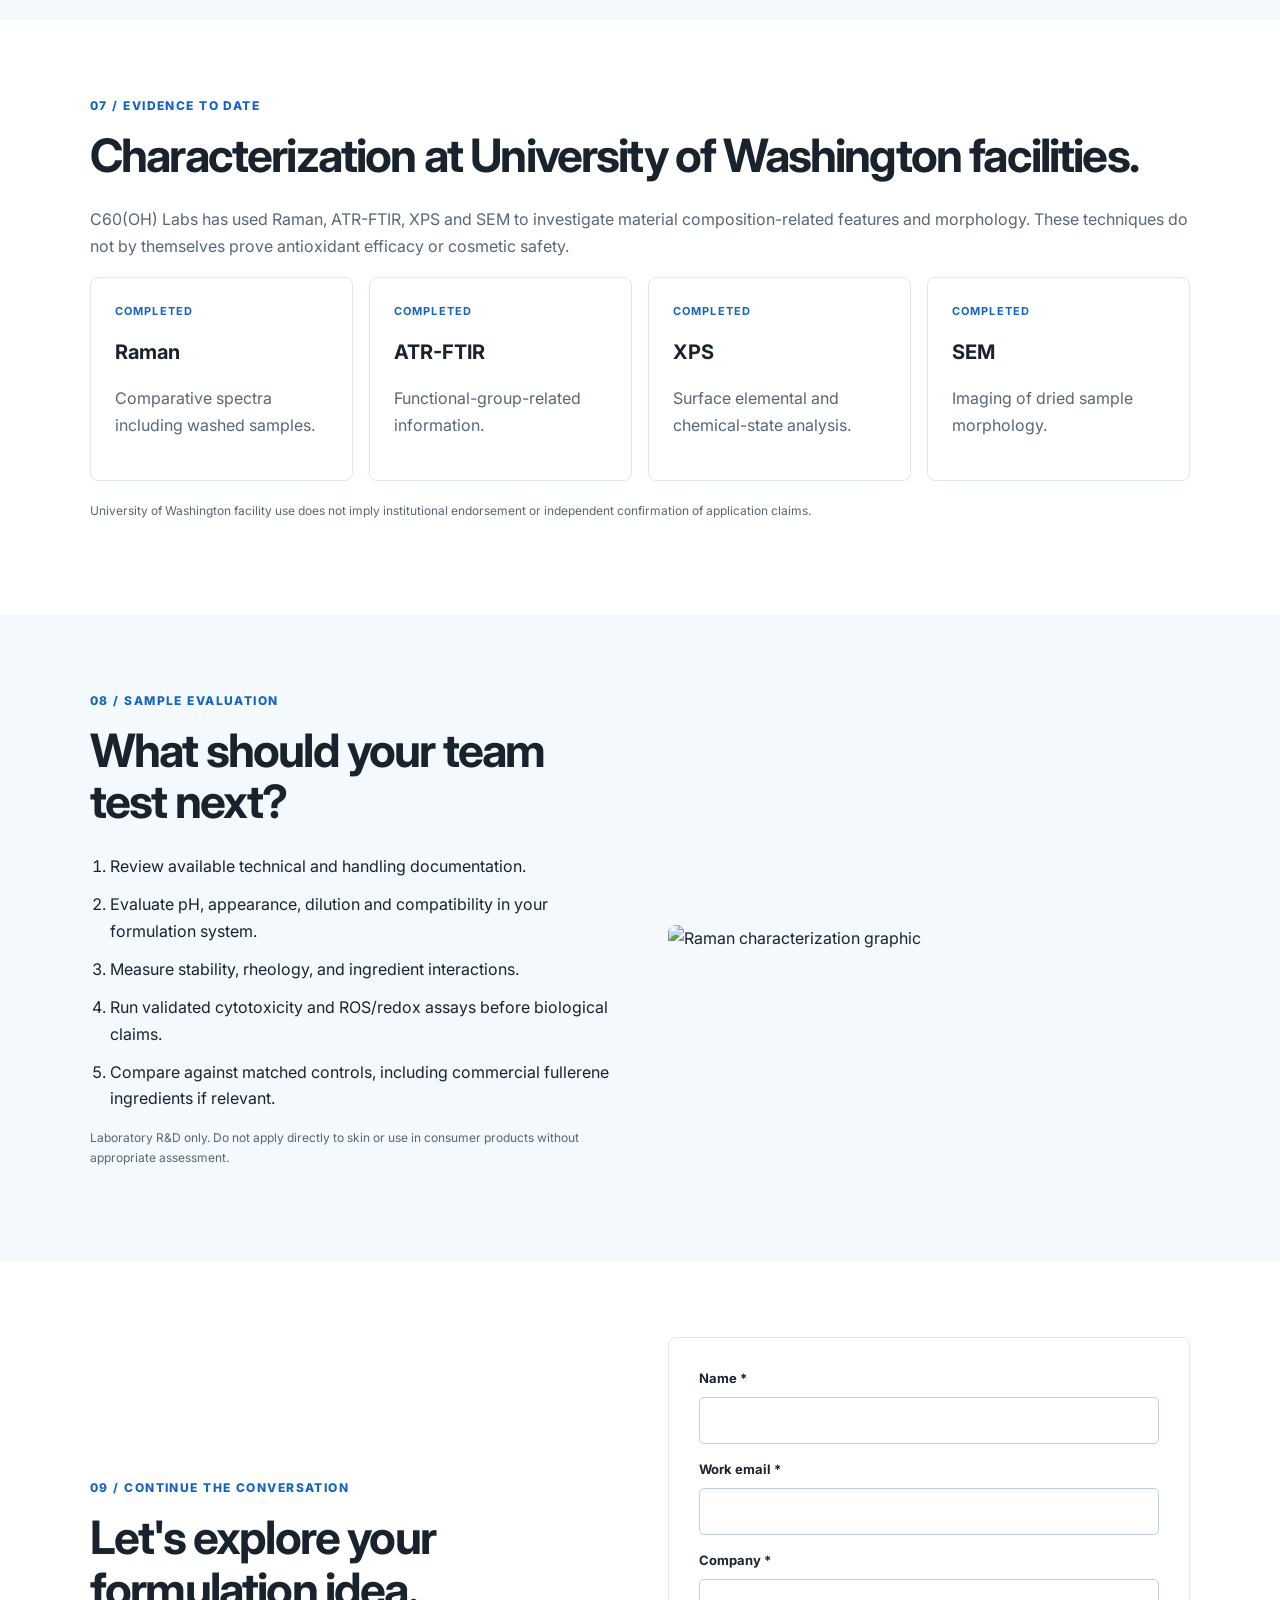
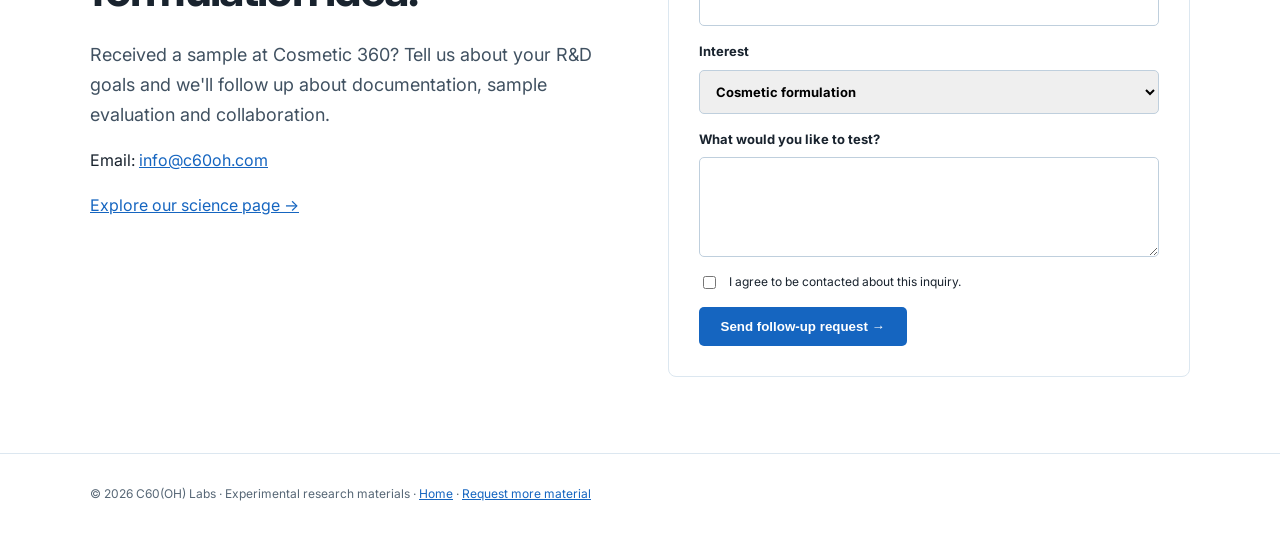
==== commit 6b5e412a: "Remove Xiamen pristine C60 powder from sample market comparison" ====
--- a/sample/index.html
+++ b/sample/index.html
@@ -10,7 +10,7 @@
 <tr><td><a href="https://www.specialchem.com/cosmetics/supplier/vitamin-c60-bioresearch/radical-sponge">Vitamin C60 BioResearch — Radical Sponge</a></td><td>Historical documentation: ~200 ppm C₆₀ (~0.2 g/kg of ingredient concentrate)</td><td>Public comparable current price not verified; quotation required</td><td>Nominal C60OH loading ~25× the historical C₆₀ mass concentration assuming ~1 kg/L density; not a potency comparison</td></tr>
 <tr><td><a href="https://www.mcls-ltd.com/en/products/fullerene.html">Vitamin C60 BioResearch — LipoFullerene, Moist Fullerene, Veil Fullerene, Sun Guard, Hair Shiny</a></td><td>Different oil, powder and encapsulated formats; exact active concentrations not consistently public</td><td>Quotation required</td><td>Not computable reliably without grade-specific assay and quote</td></tr>
 <tr><td><a href="https://www.thefullerene.com/product/fullerenol-hydroxylated-fullerenes-99-purity/">Xiamen Carbonsphere — fullerenol powder</a></td><td>&gt;99% advertised purity; water-soluble hydroxylated fullerene</td><td>$249/g (1–5 g); $239/g (5–10 g)</td><td><strong>$239–249/g powder</strong>; different chemical form, purity basis and packaging</td></tr>
-<tr><td><a href="https://www.thefullerene.com/product/fullerene-c60-pure/">Xiamen Carbonsphere — pristine C₆₀ powder</a></td><td>99.95% advertised purity</td><td>$45/g (1–5 g); $39/g (5–10 g); $35/g (10–50 g)</td><td><strong>$35–45/g powder</strong>; not water-compatible hydrogel</td></tr>
+
 <tr><td><a href="https://www.sigmaaldrich.com/FR/en/product/aldrich/483036">Sigma-Aldrich — C₆₀ 98%</a></td><td>98% assay, solid reagent</td><td>€189/1 g; €496/5 g</td><td><strong>€99.20–189/g packaged powder</strong></td></tr>
 <tr><td><a href="https://www.sigmaaldrich.com/FR/fr/product/aldrich/379646">Sigma-Aldrich — C₆₀ 99.5%</a></td><td>99.5% assay, solid reagent</td><td>€265/1 g; €833/5 g</td><td><strong>€166.60–265/g packaged powder</strong></td></tr>
 <tr><td><a href="https://www.thermofisher.com/order/catalog/product/fr/fr/295010010">Thermo Scientific — C₆₀ 99.9%</a></td><td>99.9% grade, solid reagent</td><td>€346/1 g</td><td><strong>€346/g packaged powder</strong></td></tr>
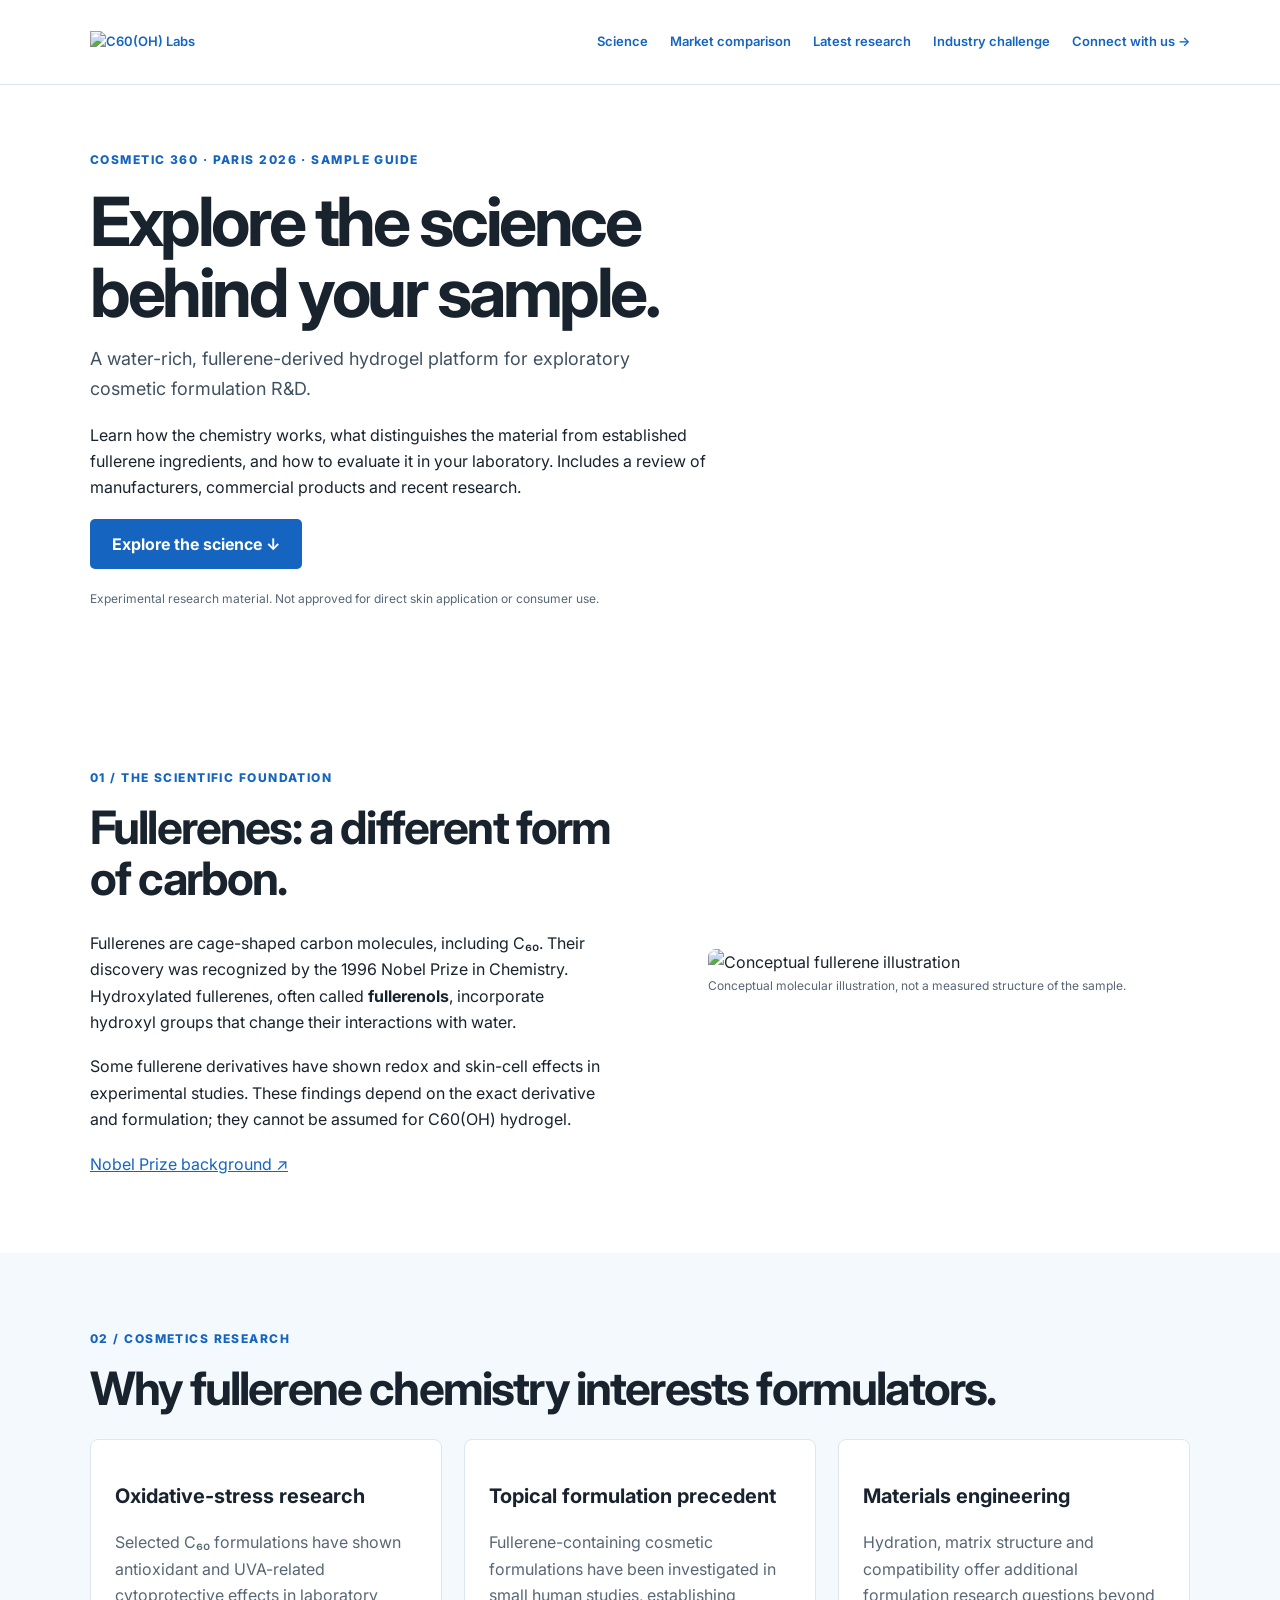
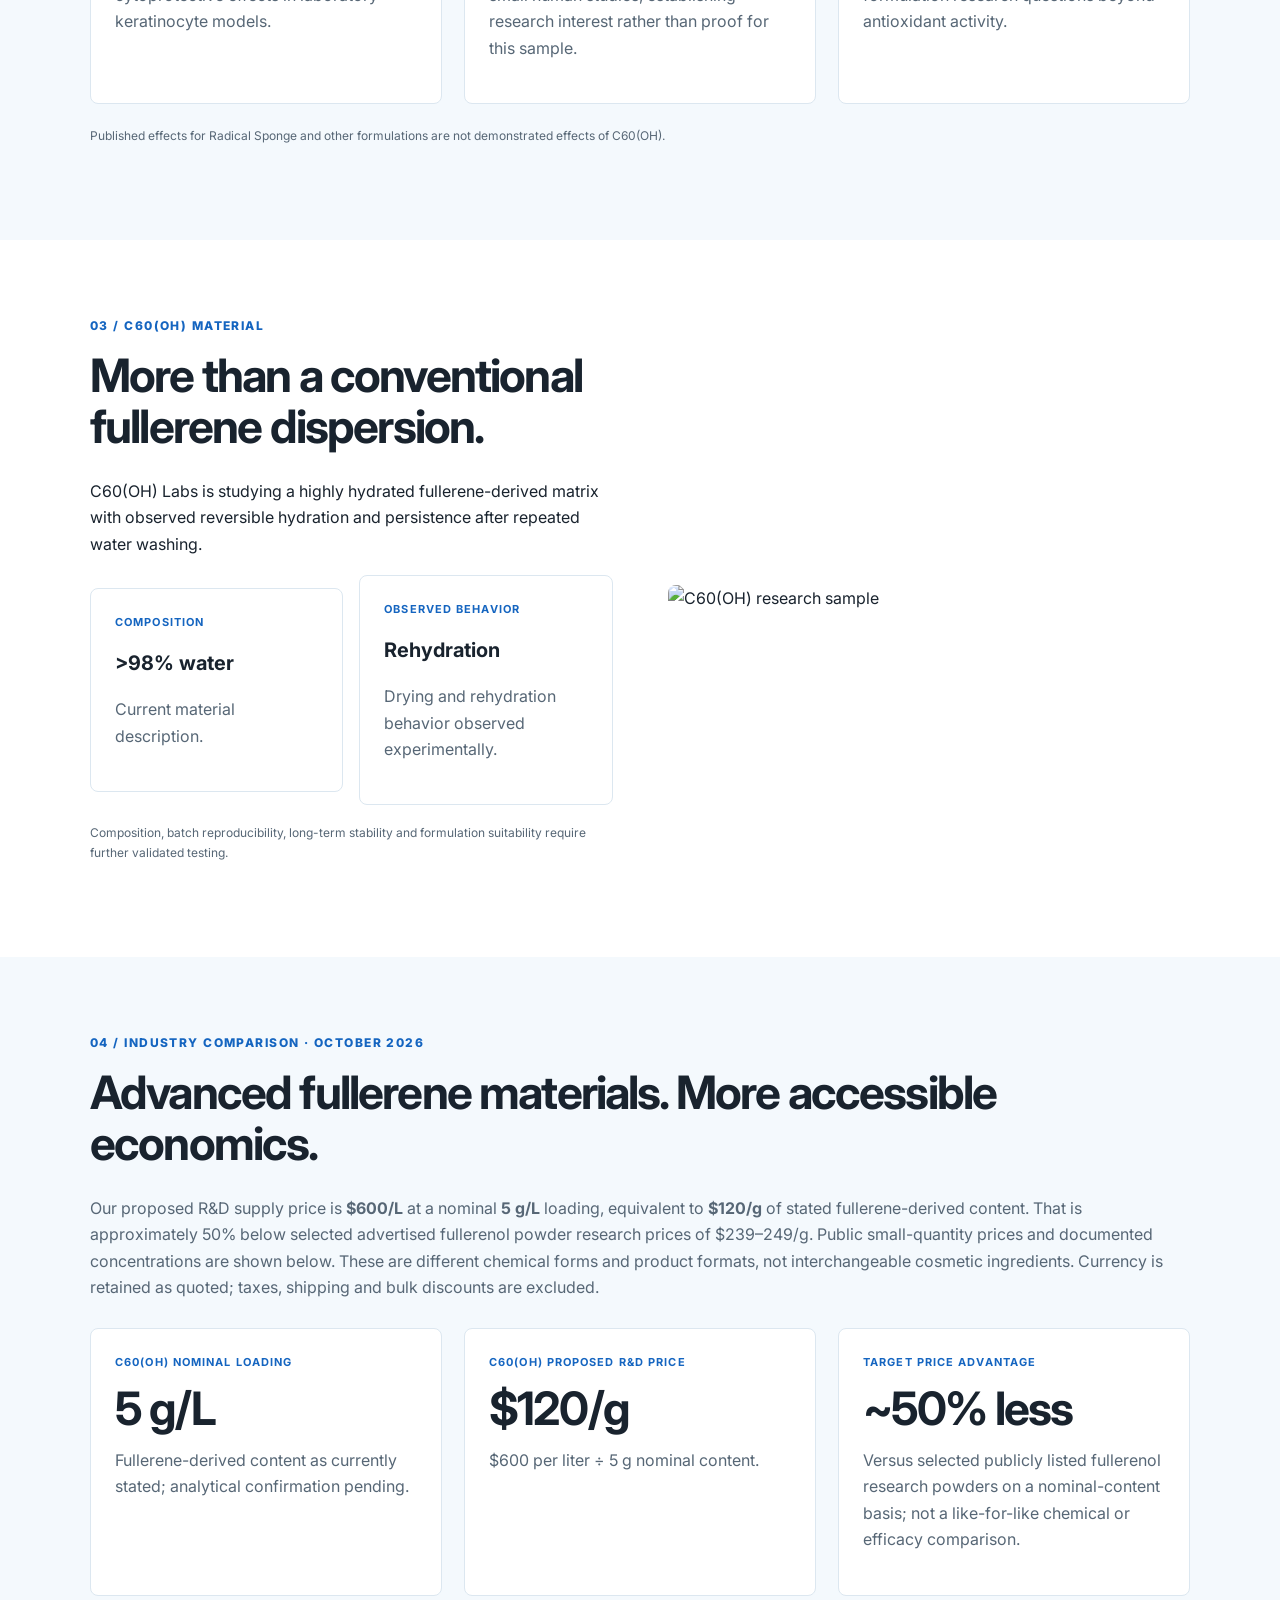
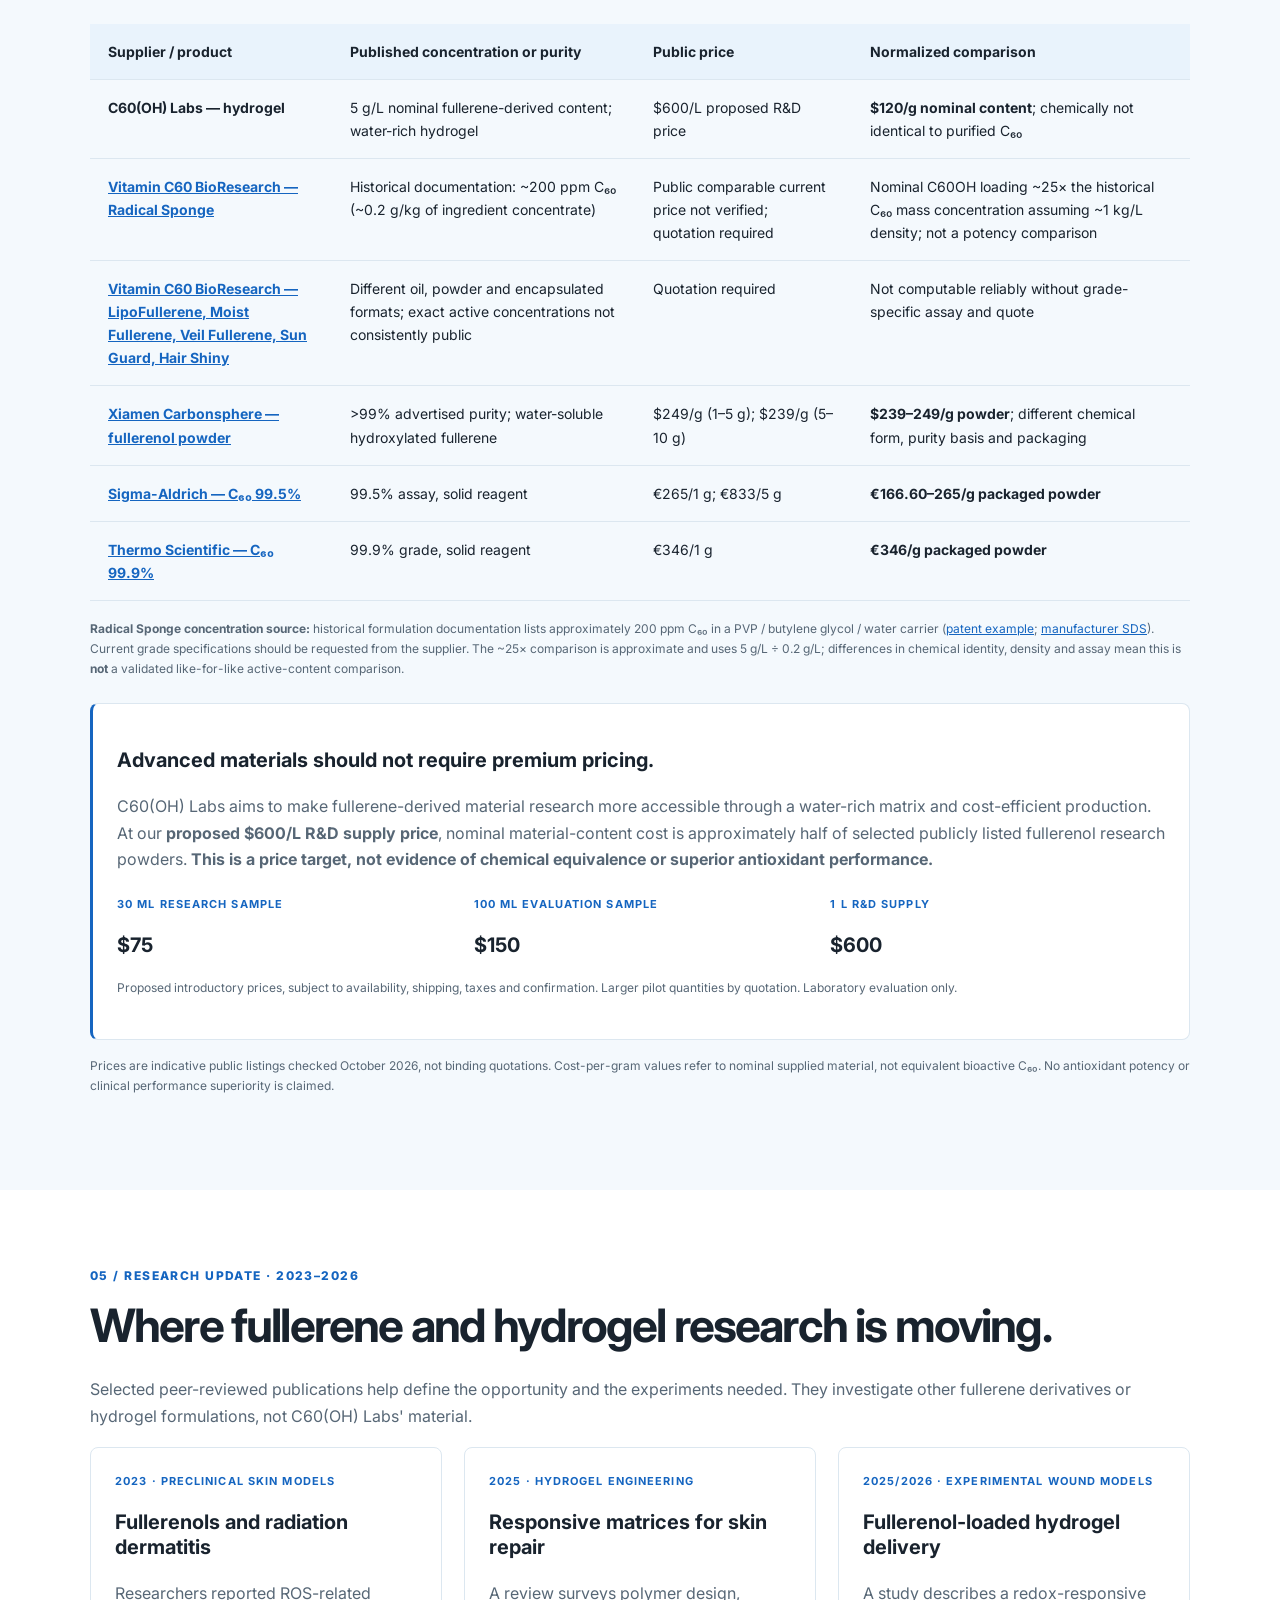
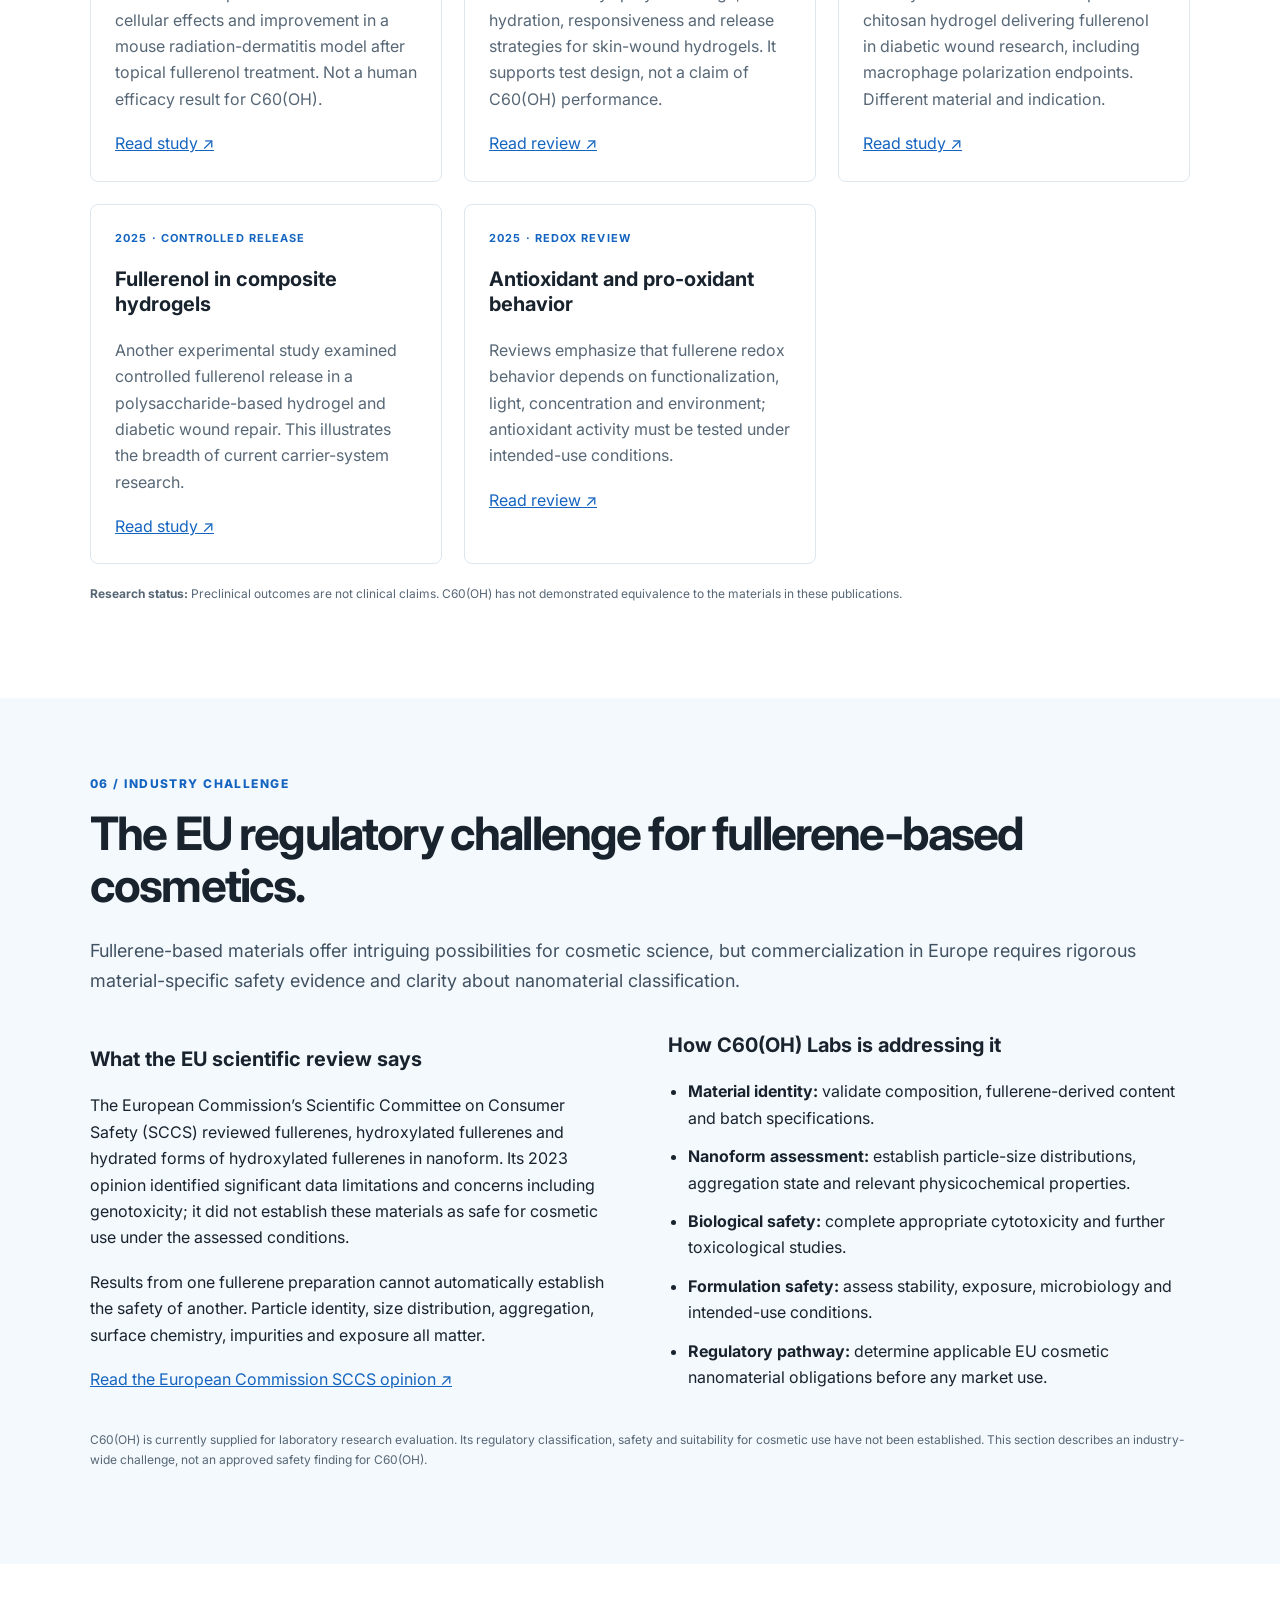
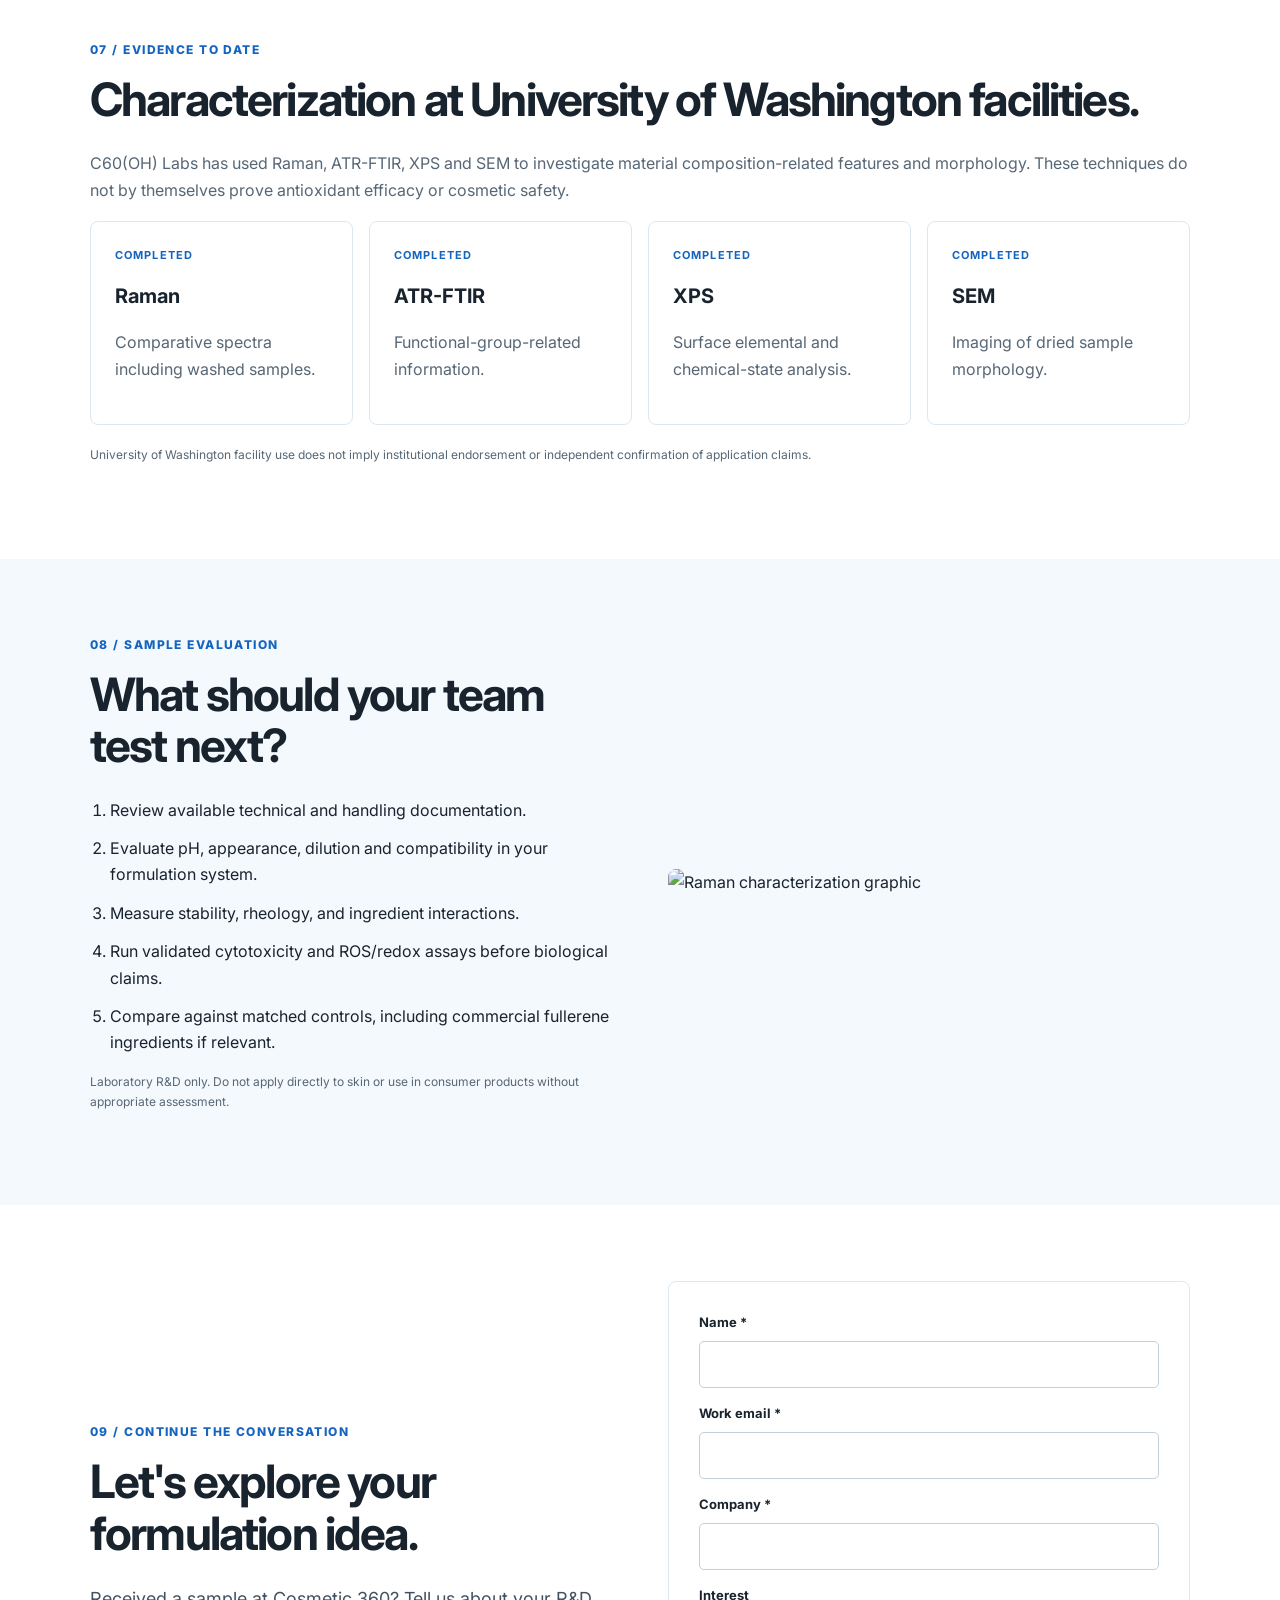
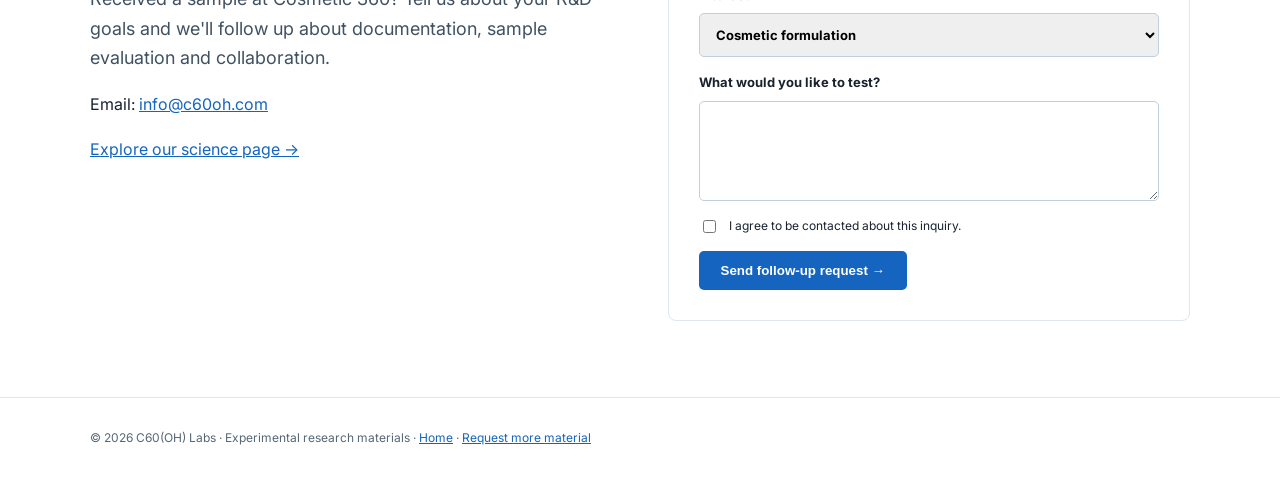
==== commit 0e0fc5f4: "Remove Sigma-Aldrich 98% C60 from sample market comparison" ====
--- a/sample/index.html
+++ b/sample/index.html
@@ -11,7 +11,7 @@
 <tr><td><a href="https://www.mcls-ltd.com/en/products/fullerene.html">Vitamin C60 BioResearch — LipoFullerene, Moist Fullerene, Veil Fullerene, Sun Guard, Hair Shiny</a></td><td>Different oil, powder and encapsulated formats; exact active concentrations not consistently public</td><td>Quotation required</td><td>Not computable reliably without grade-specific assay and quote</td></tr>
 <tr><td><a href="https://www.thefullerene.com/product/fullerenol-hydroxylated-fullerenes-99-purity/">Xiamen Carbonsphere — fullerenol powder</a></td><td>&gt;99% advertised purity; water-soluble hydroxylated fullerene</td><td>$249/g (1–5 g); $239/g (5–10 g)</td><td><strong>$239–249/g powder</strong>; different chemical form, purity basis and packaging</td></tr>
 
-<tr><td><a href="https://www.sigmaaldrich.com/FR/en/product/aldrich/483036">Sigma-Aldrich — C₆₀ 98%</a></td><td>98% assay, solid reagent</td><td>€189/1 g; €496/5 g</td><td><strong>€99.20–189/g packaged powder</strong></td></tr>
+
 <tr><td><a href="https://www.sigmaaldrich.com/FR/fr/product/aldrich/379646">Sigma-Aldrich — C₆₀ 99.5%</a></td><td>99.5% assay, solid reagent</td><td>€265/1 g; €833/5 g</td><td><strong>€166.60–265/g packaged powder</strong></td></tr>
 <tr><td><a href="https://www.thermofisher.com/order/catalog/product/fr/fr/295010010">Thermo Scientific — C₆₀ 99.9%</a></td><td>99.9% grade, solid reagent</td><td>€346/1 g</td><td><strong>€346/g packaged powder</strong></td></tr>
 </tbody></table></div><p class="fine" style="margin-top:18px"><strong>Radical Sponge concentration source:</strong> historical formulation documentation lists approximately 200 ppm C₆₀ in a PVP / butylene glycol / water carrier (<a href="https://patents.google.com/patent/JP5641708B2/en">patent example</a>; <a href="https://www.biohope.com.cn/vancheerfile/files/2018/9/20180927021152488.pdf">manufacturer SDS</a>). Current grade specifications should be requested from the supplier. The ~25× comparison is approximate and uses 5 g/L ÷ 0.2 g/L; differences in chemical identity, density and assay mean this is <strong>not</strong> a validated like-for-like active-content comparison.</p><div class="card" style="margin-top:25px;border-left:3px solid var(--blue)"><h3>Advanced materials should not require premium pricing.</h3><p>C60(OH) Labs aims to make fullerene-derived material research more accessible through a water-rich matrix and cost-efficient production. At our <strong>proposed $600/L R&amp;D supply price</strong>, nominal material-content cost is approximately half of selected publicly listed fullerenol research powders. <strong>This is a price target, not evidence of chemical equivalence or superior antioxidant performance.</strong></p><div class="grid3" style="margin-top:22px"><div><div class="label">30 mL research sample</div><h3>$75</h3></div><div><div class="label">100 mL evaluation sample</div><h3>$150</h3></div><div><div class="label">1 L R&amp;D supply</div><h3>$600</h3></div></div><p class="fine">Proposed introductory prices, subject to availability, shipping, taxes and confirmation. Larger pilot quantities by quotation. Laboratory evaluation only.</p></div><p class="fine" style="margin-top:16px">Prices are indicative public listings checked October 2026, not binding quotations. Cost-per-gram values refer to nominal supplied material, not equivalent bioactive C₆₀. No antioxidant potency or clinical performance superiority is claimed.</p></div></section>
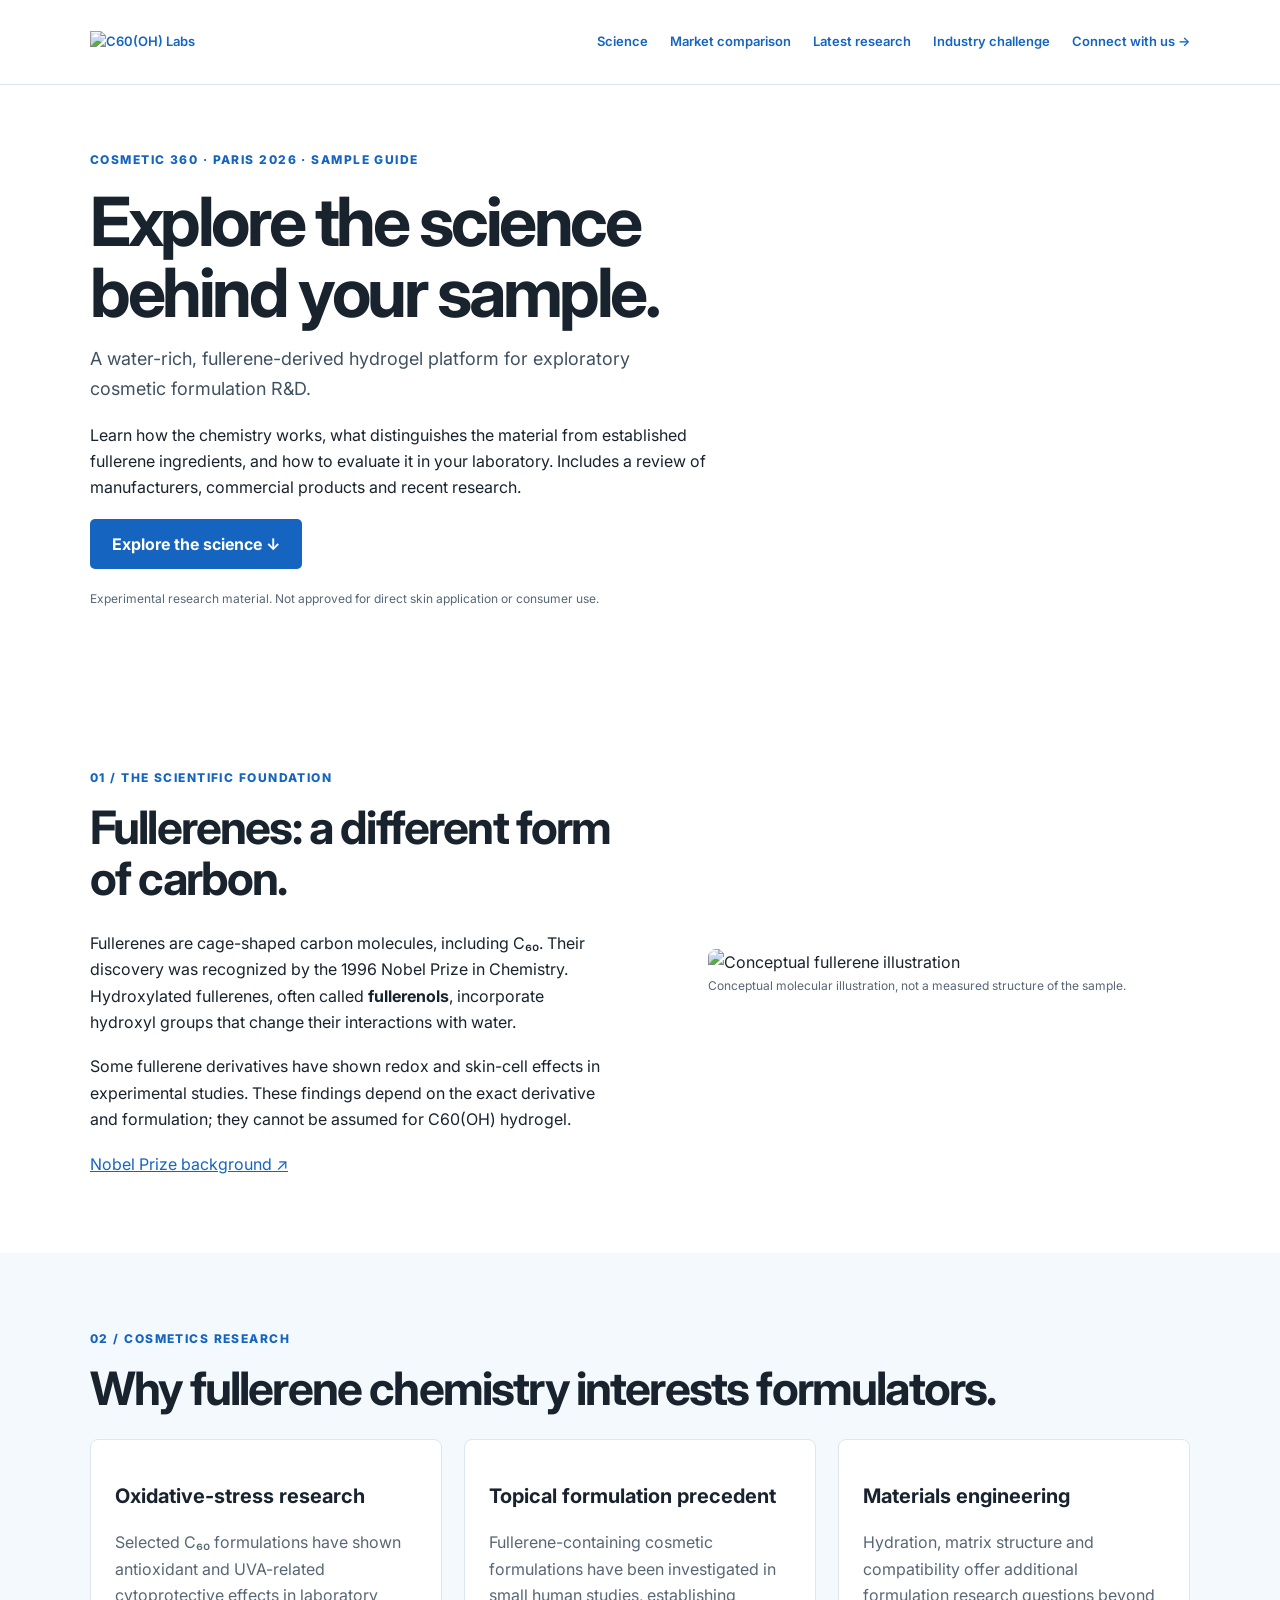
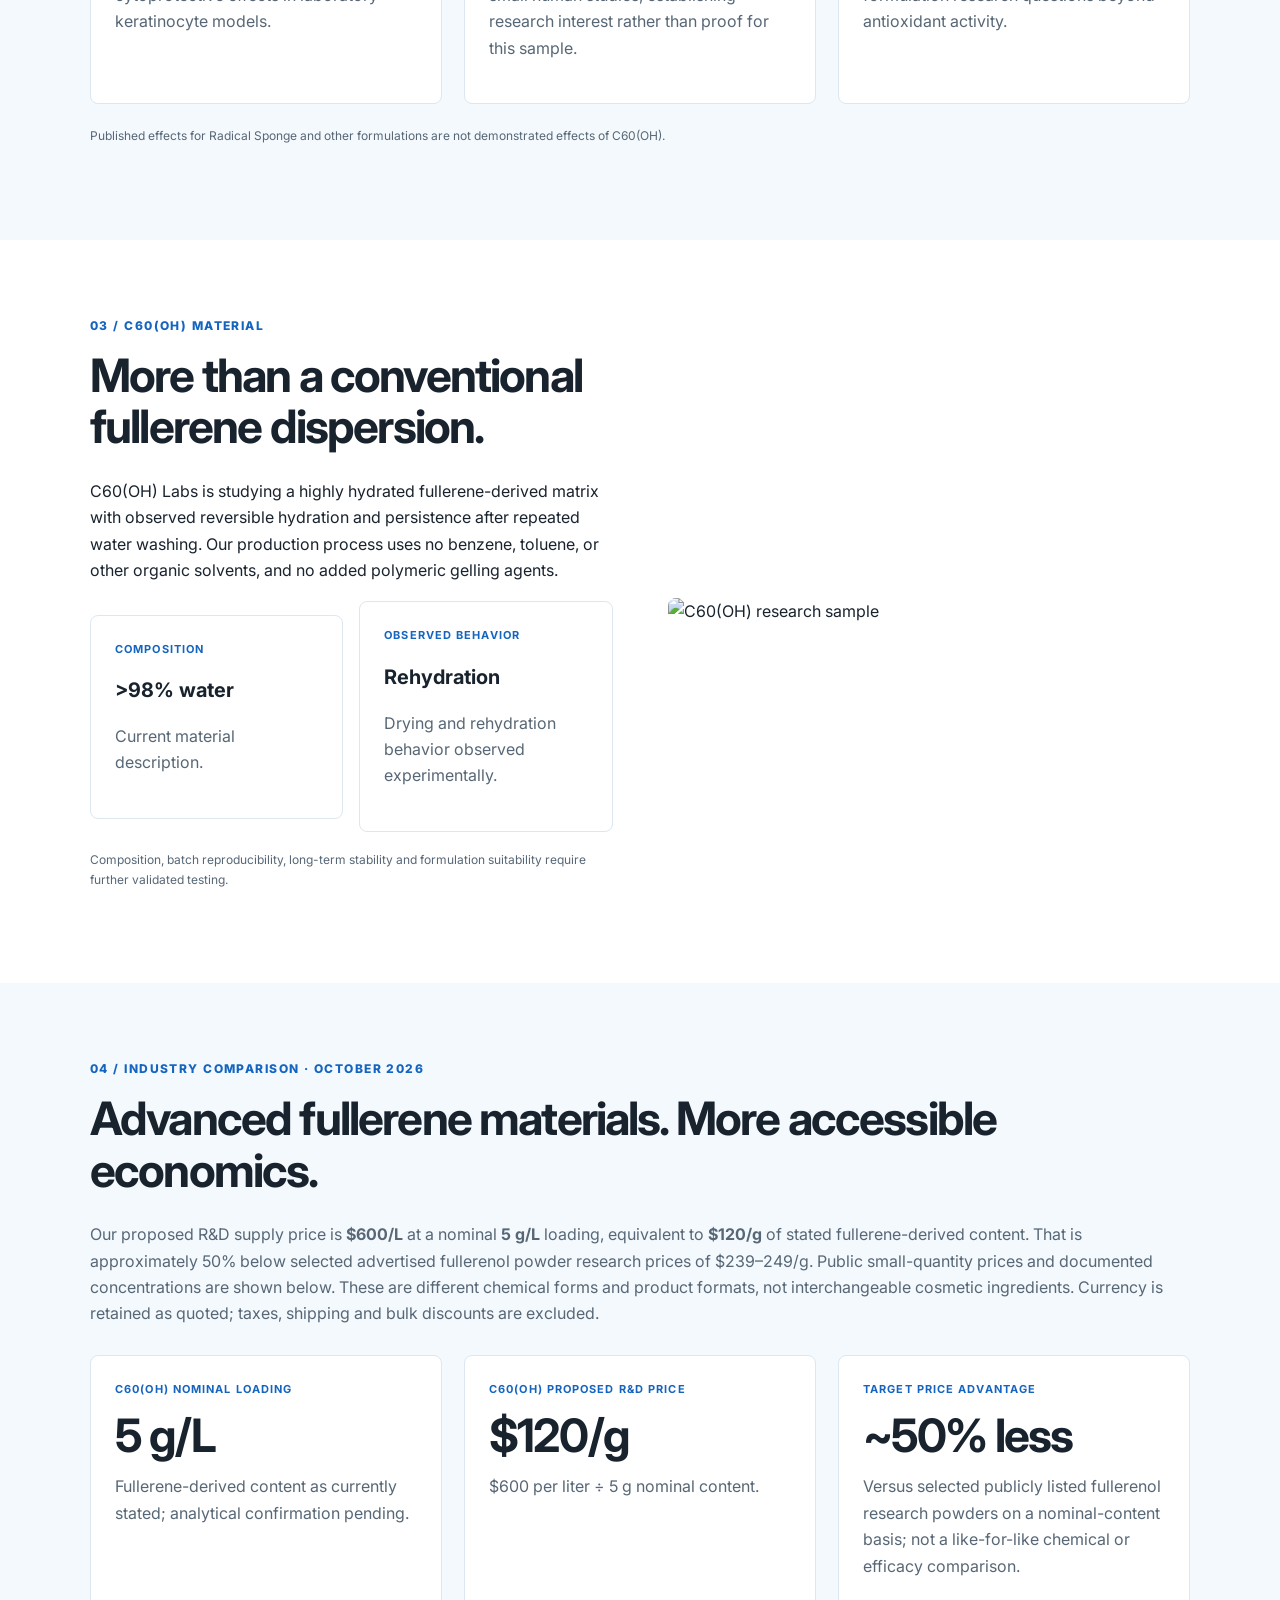
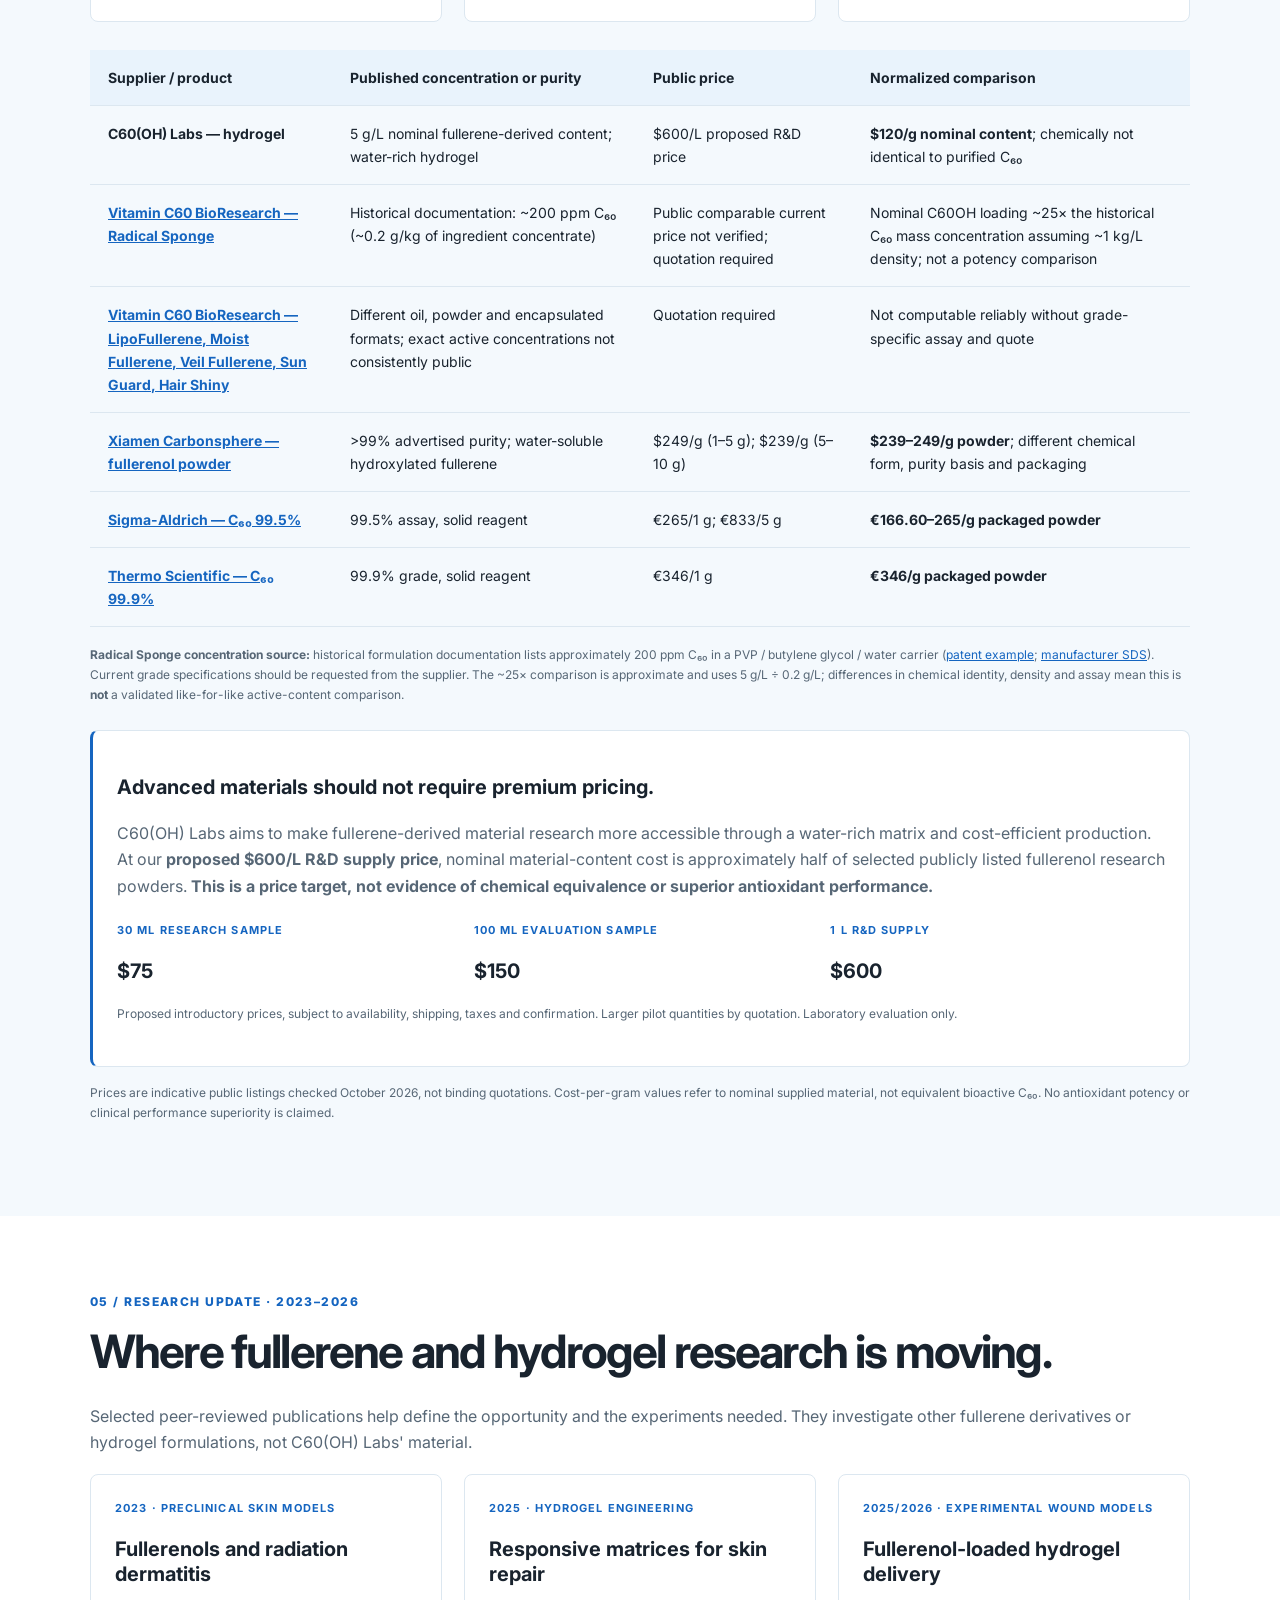
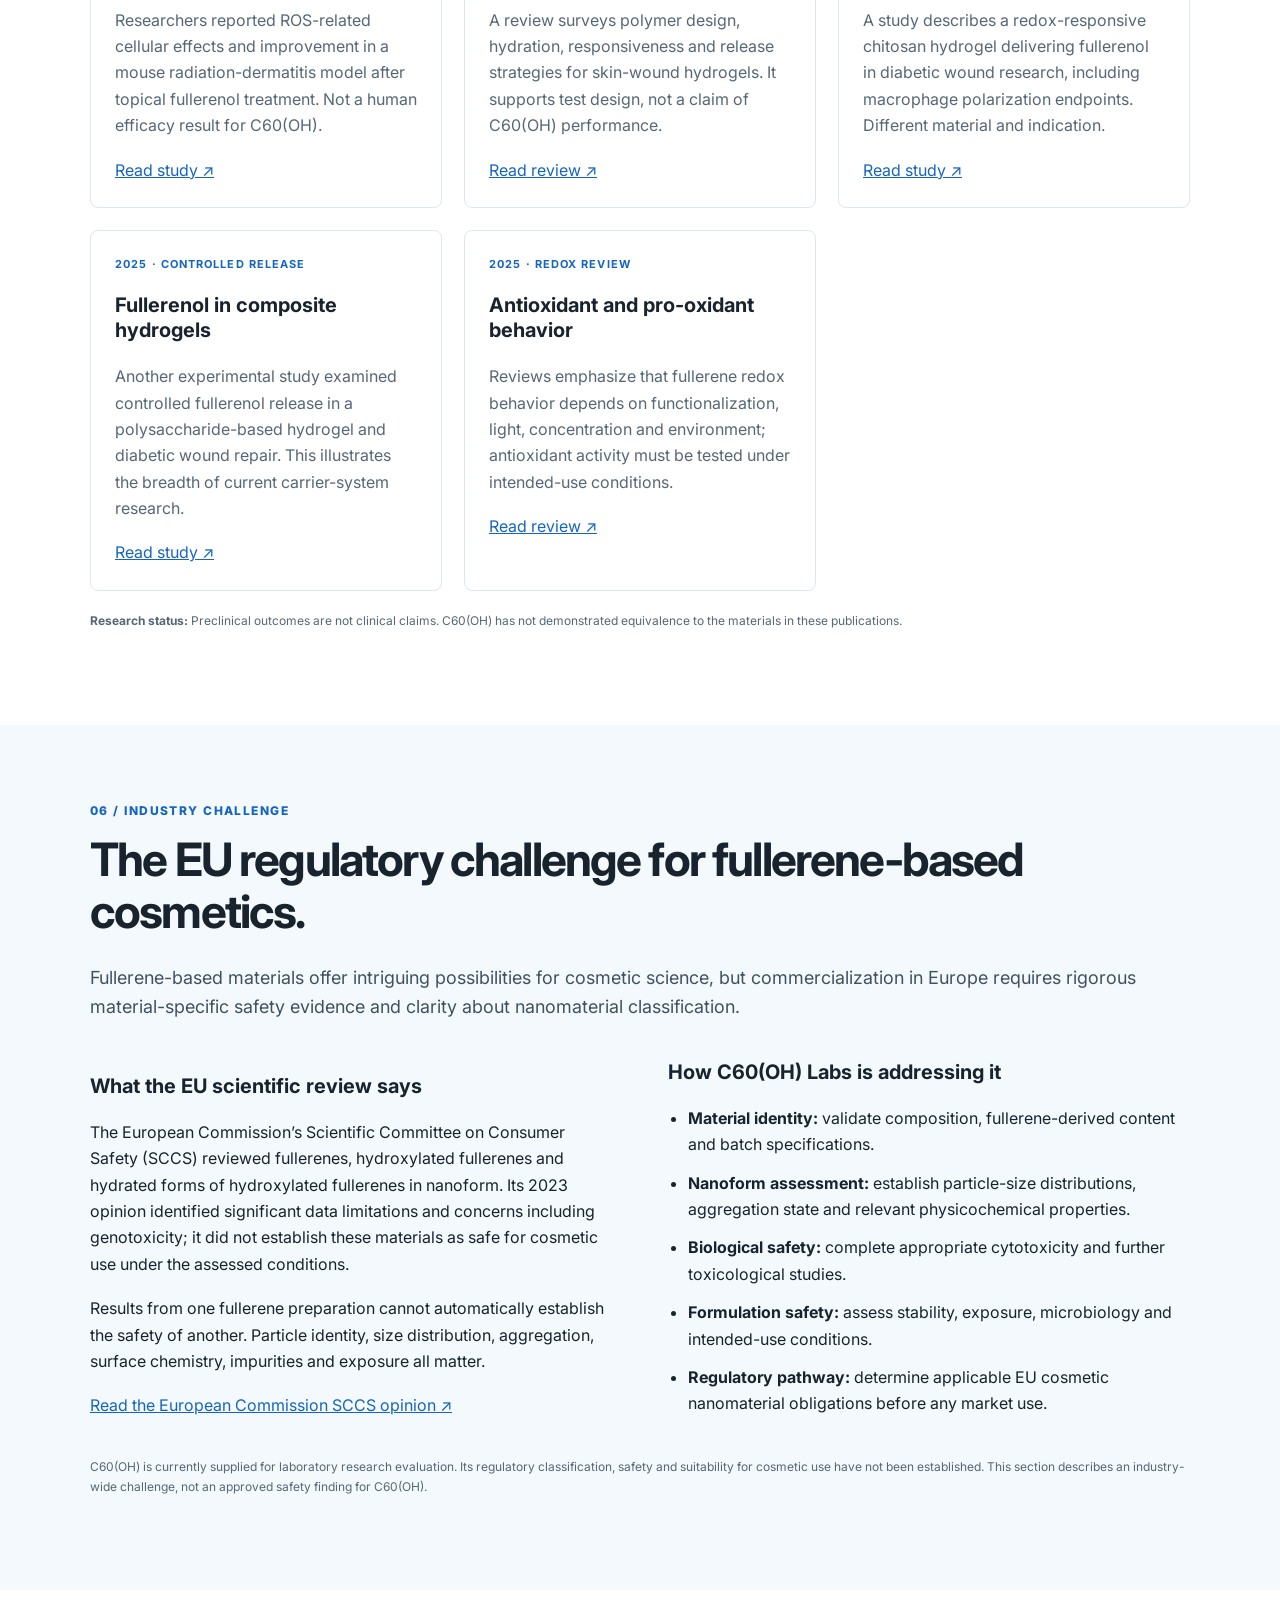
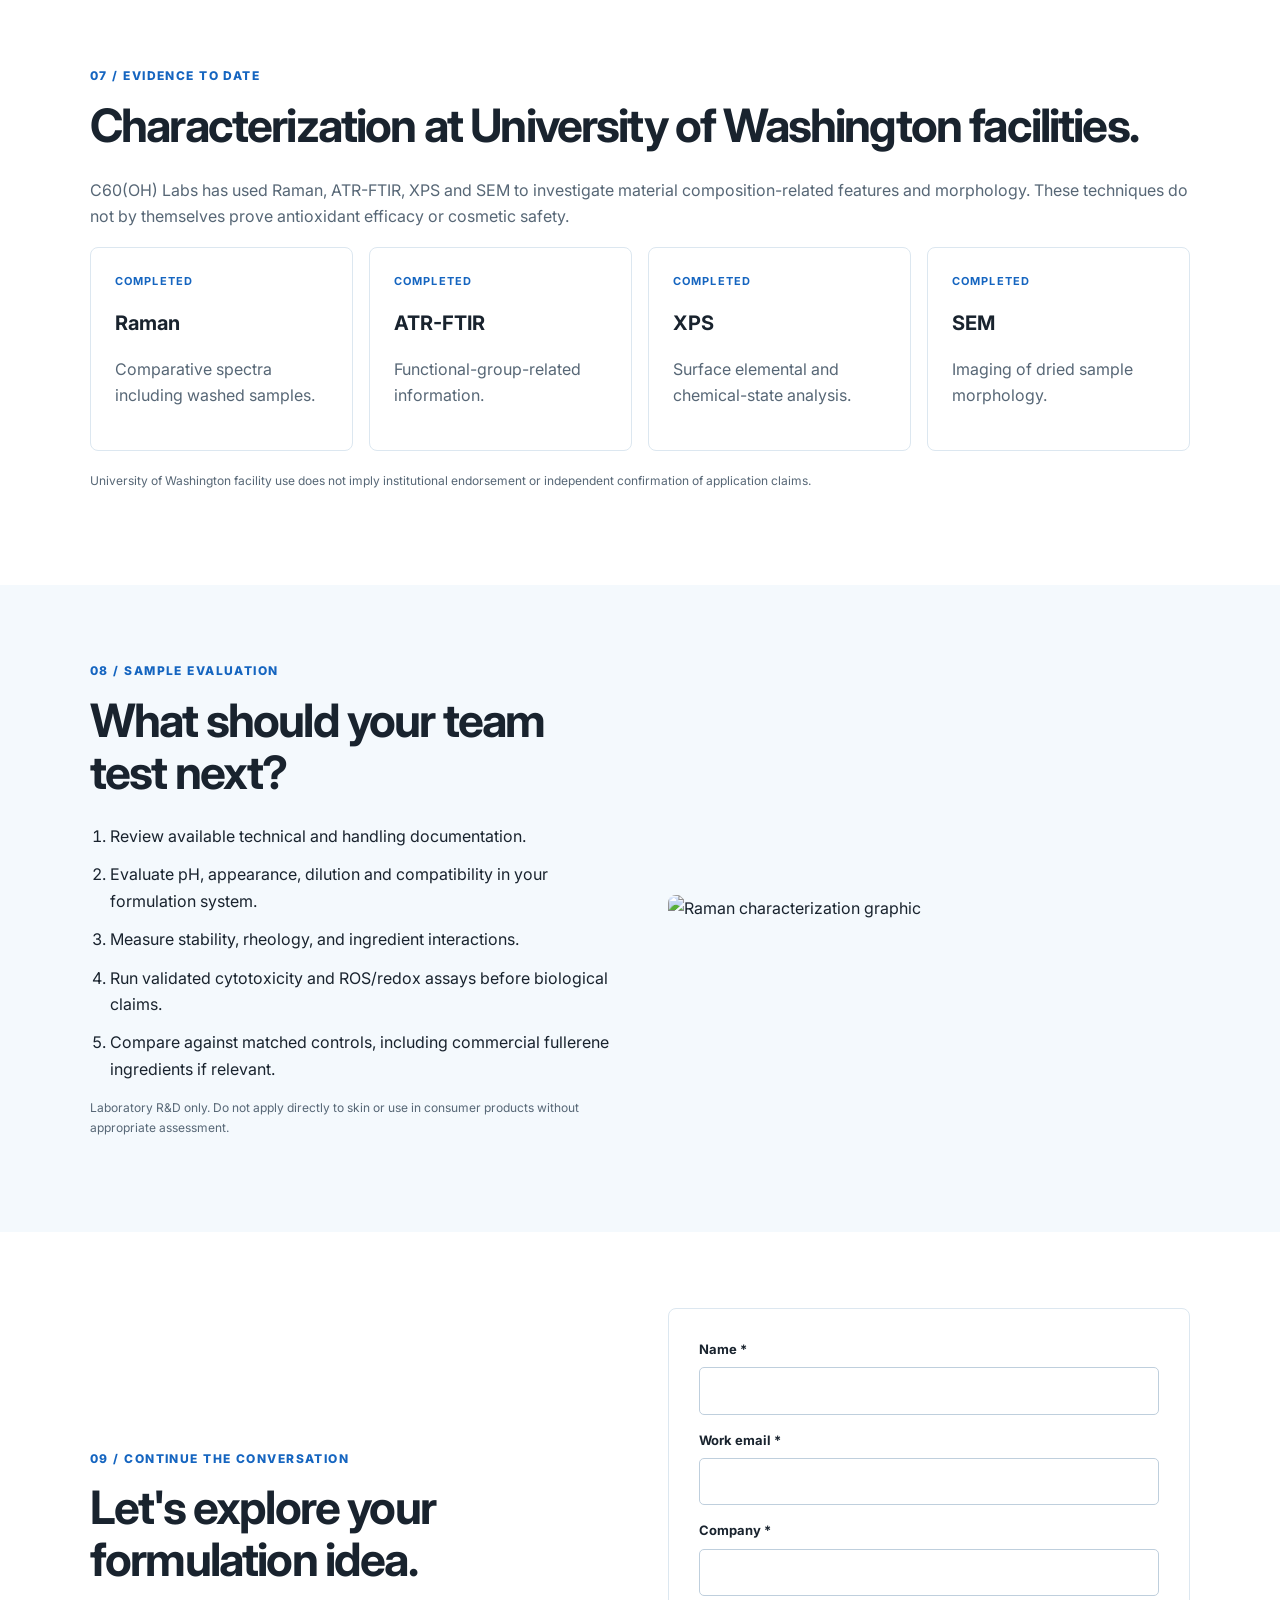
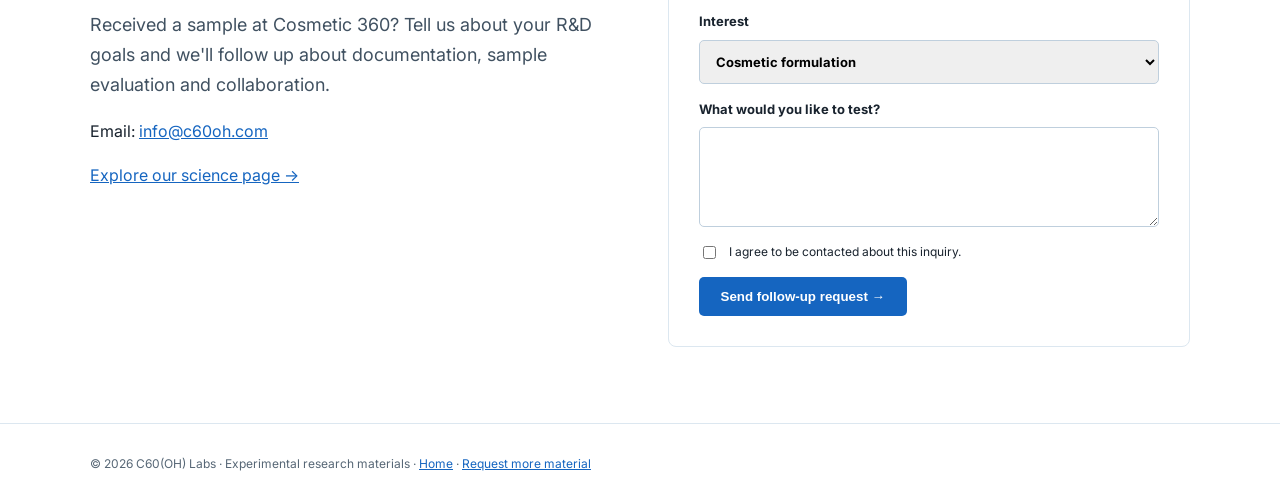
==== commit 3dbabaa7: "Highlight solvent-free production and no added polymeric gelling agents" ====
--- a/sample/index.html
+++ b/sample/index.html
@@ -4,7 +4,7 @@
 <main><section class="hero"><div class="wrap"><div class="copy"><div class="eyebrow">Cosmetic 360 · Paris 2026 · Sample guide</div><h1>Explore the science behind your sample.</h1><p class="lead">A water-rich, fullerene-derived hydrogel platform for exploratory cosmetic formulation R&amp;D.</p><p>Learn how the chemistry works, what distinguishes the material from established fullerene ingredients, and how to evaluate it in your laboratory. Includes a review of manufacturers, commercial products and recent research.</p><a class="btn" href="#science">Explore the science ↓</a><p class="fine" style="margin-top:20px">Experimental research material. Not approved for direct skin application or consumer use.</p></div></div></section>
 <section class="section" id="science"><div class="wrap grid2"><div><div class="eyebrow">01 / The scientific foundation</div><h2>Fullerenes: a different form of carbon.</h2><p>Fullerenes are cage-shaped carbon molecules, including C₆₀. Their discovery was recognized by the 1996 Nobel Prize in Chemistry. Hydroxylated fullerenes, often called <strong>fullerenols</strong>, incorporate hydroxyl groups that change their interactions with water.</p><p>Some fullerene derivatives have shown redox and skin-cell effects in experimental studies. These findings depend on the exact derivative and formulation; they cannot be assumed for C60(OH) hydrogel.</p><a href="https://www.nobelprize.org/prizes/chemistry/1996/summary/">Nobel Prize background ↗</a></div><figure><img alt="Conceptual fullerene illustration" class="image" src="https://raw.githubusercontent.com/JuliaSokolova/c60oh.com/main/assets/homepage-1.png"/><figcaption class="fine">Conceptual molecular illustration, not a measured structure of the sample.</figcaption></figure></div></section>
 <section class="section soft"><div class="wrap"><div class="eyebrow">02 / Cosmetics research</div><h2>Why fullerene chemistry interests formulators.</h2><div class="grid3"><article class="card"><h3>Oxidative-stress research</h3><p>Selected C₆₀ formulations have shown antioxidant and UVA-related cytoprotective effects in laboratory keratinocyte models.</p></article><article class="card"><h3>Topical formulation precedent</h3><p>Fullerene-containing cosmetic formulations have been investigated in small human studies, establishing research interest rather than proof for this sample.</p></article><article class="card"><h3>Materials engineering</h3><p>Hydration, matrix structure and compatibility offer additional formulation research questions beyond antioxidant activity.</p></article></div><p class="fine" style="margin-top:22px">Published effects for Radical Sponge and other formulations are not demonstrated effects of C60(OH).</p></div></section>
-<section class="section"><div class="wrap grid2"><div><div class="eyebrow">03 / C60(OH) material</div><h2>More than a conventional fullerene dispersion.</h2><p>C60(OH) Labs is studying a highly hydrated fullerene-derived matrix with observed reversible hydration and persistence after repeated water washing.</p><div class="grid2" style="gap:16px"><div class="card"><div class="label">Composition</div><h3>&gt;98% water</h3><p>Current material description.</p></div><div class="card"><div class="label">Observed behavior</div><h3>Rehydration</h3><p>Drying and rehydration behavior observed experimentally.</p></div></div><p class="fine" style="margin-top:18px">Composition, batch reproducibility, long-term stability and formulation suitability require further validated testing.</p></div><img alt="C60(OH) research sample" class="image" src="https://raw.githubusercontent.com/JuliaSokolova/c60oh.com/main/assets/evaluation-product-vial.jpg"/></div></section>
+<section class="section"><div class="wrap grid2"><div><div class="eyebrow">03 / C60(OH) material</div><h2>More than a conventional fullerene dispersion.</h2><p>C60(OH) Labs is studying a highly hydrated fullerene-derived matrix with observed reversible hydration and persistence after repeated water washing. Our production process uses no benzene, toluene, or other organic solvents, and no added polymeric gelling agents.</p><div class="grid2" style="gap:16px"><div class="card"><div class="label">Composition</div><h3>&gt;98% water</h3><p>Current material description.</p></div><div class="card"><div class="label">Observed behavior</div><h3>Rehydration</h3><p>Drying and rehydration behavior observed experimentally.</p></div></div><p class="fine" style="margin-top:18px">Composition, batch reproducibility, long-term stability and formulation suitability require further validated testing.</p></div><img alt="C60(OH) research sample" class="image" src="https://raw.githubusercontent.com/JuliaSokolova/c60oh.com/main/assets/evaluation-product-vial.jpg"/></div></section>
 <section class="section soft" id="compare"><div class="wrap"><div class="eyebrow">04 / Industry comparison · October 2026</div><h2>Advanced fullerene materials. More accessible economics.</h2><p class="muted">Our proposed R&amp;D supply price is <strong>$600/L</strong> at a nominal <strong>5 g/L</strong> loading, equivalent to <strong>$120/g</strong> of stated fullerene-derived content. That is approximately 50% below selected advertised fullerenol powder research prices of $239–249/g. Public small-quantity prices and documented concentrations are shown below. These are different chemical forms and product formats, not interchangeable cosmetic ingredients. Currency is retained as quoted; taxes, shipping and bulk discounts are excluded.</p><div class="grid3" style="margin:28px 0"><div class="card"><div class="label">C60(OH) nominal loading</div><h2 style="margin:12px 0">5 g/L</h2><p>Fullerene-derived content as currently stated; analytical confirmation pending.</p></div><div class="card"><div class="label">C60(OH) proposed R&amp;D price</div><h2 style="margin:12px 0">$120/g</h2><p>$600 per liter ÷ 5 g nominal content.</p></div><div class="card"><div class="label">Target price advantage</div><h2 style="margin:12px 0">~50% less</h2><p>Versus selected publicly listed fullerenol research powders on a nominal-content basis; not a like-for-like chemical or efficacy comparison.</p></div></div><div class="tablewrap"><table><thead><tr><th>Supplier / product</th><th>Published concentration or purity</th><th>Public price</th><th>Normalized comparison</th></tr></thead><tbody>
 <tr><td><strong>C60(OH) Labs — hydrogel</strong></td><td>5 g/L nominal fullerene-derived content; water-rich hydrogel</td><td>$600/L proposed R&amp;D price</td><td><strong>$120/g nominal content</strong>; chemically not identical to purified C₆₀</td></tr>
 <tr><td><a href="https://www.specialchem.com/cosmetics/supplier/vitamin-c60-bioresearch/radical-sponge">Vitamin C60 BioResearch — Radical Sponge</a></td><td>Historical documentation: ~200 ppm C₆₀ (~0.2 g/kg of ingredient concentrate)</td><td>Public comparable current price not verified; quotation required</td><td>Nominal C60OH loading ~25× the historical C₆₀ mass concentration assuming ~1 kg/L density; not a potency comparison</td></tr>
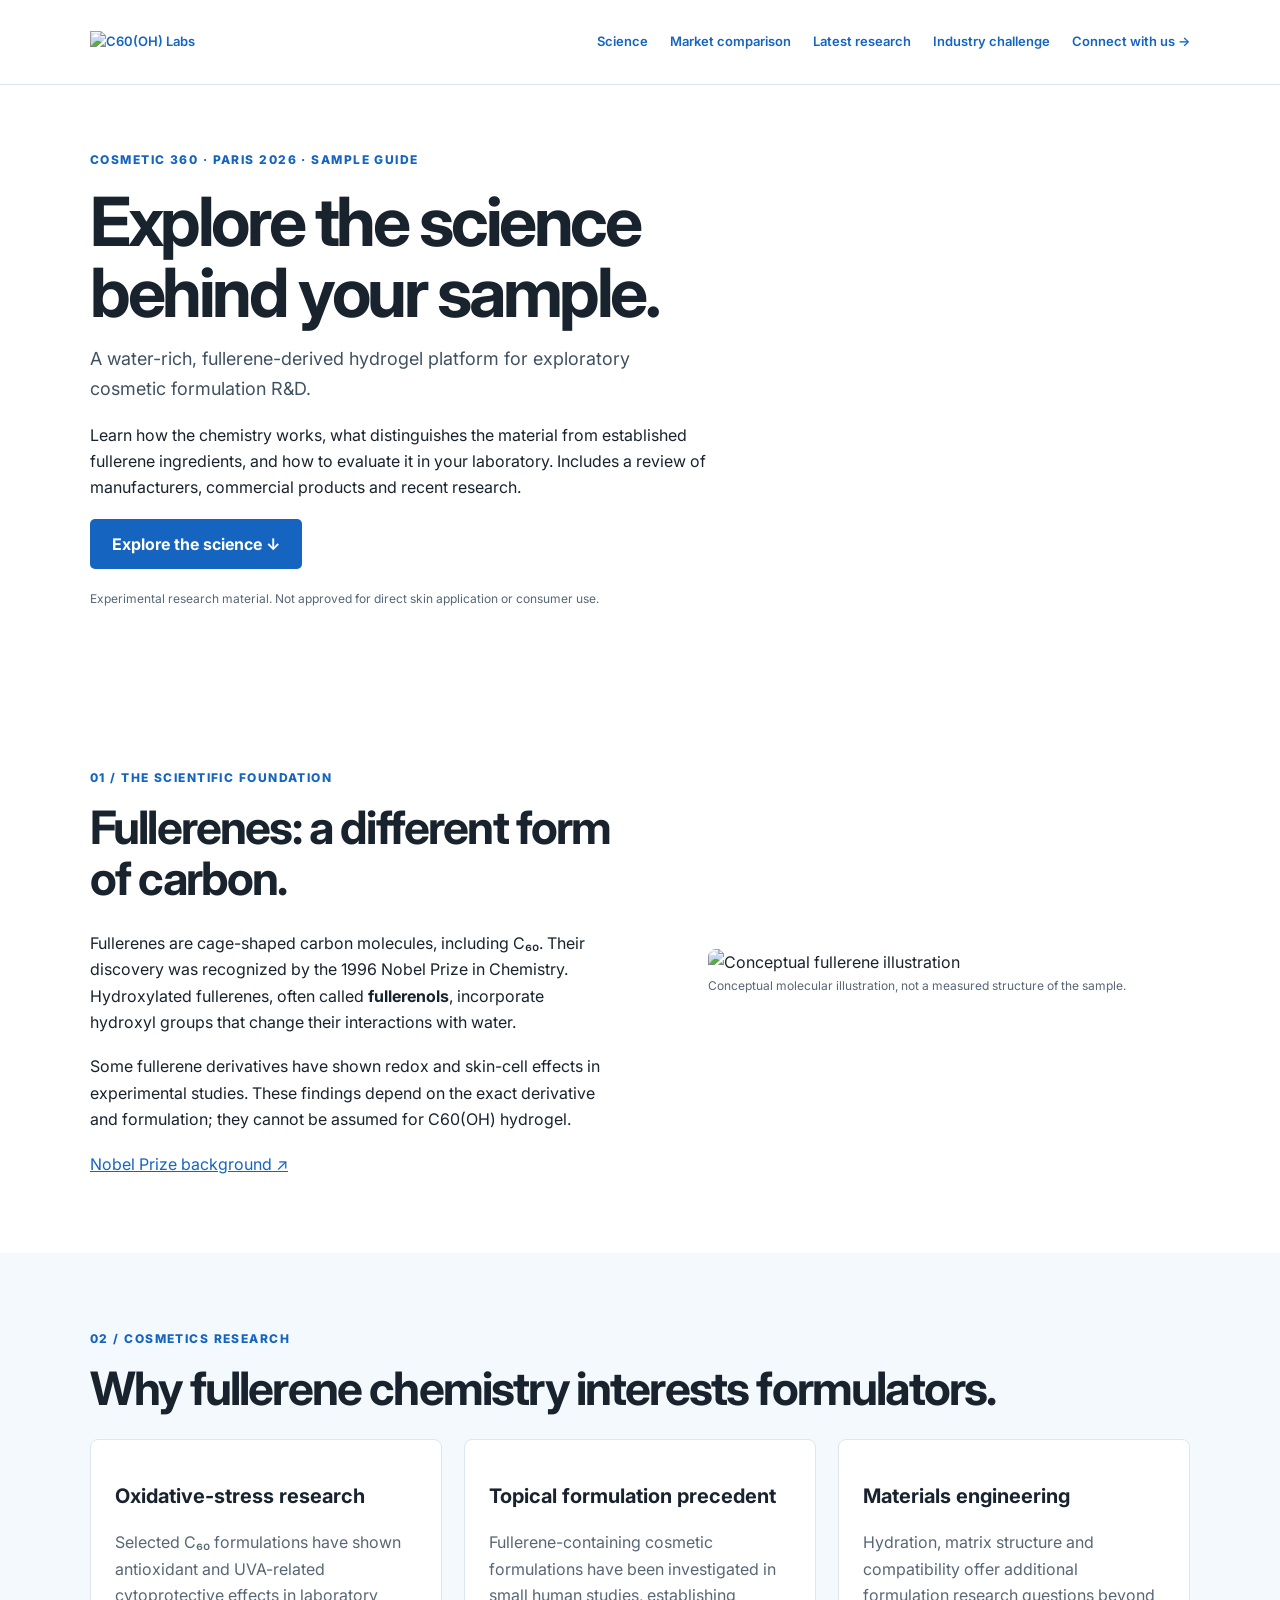
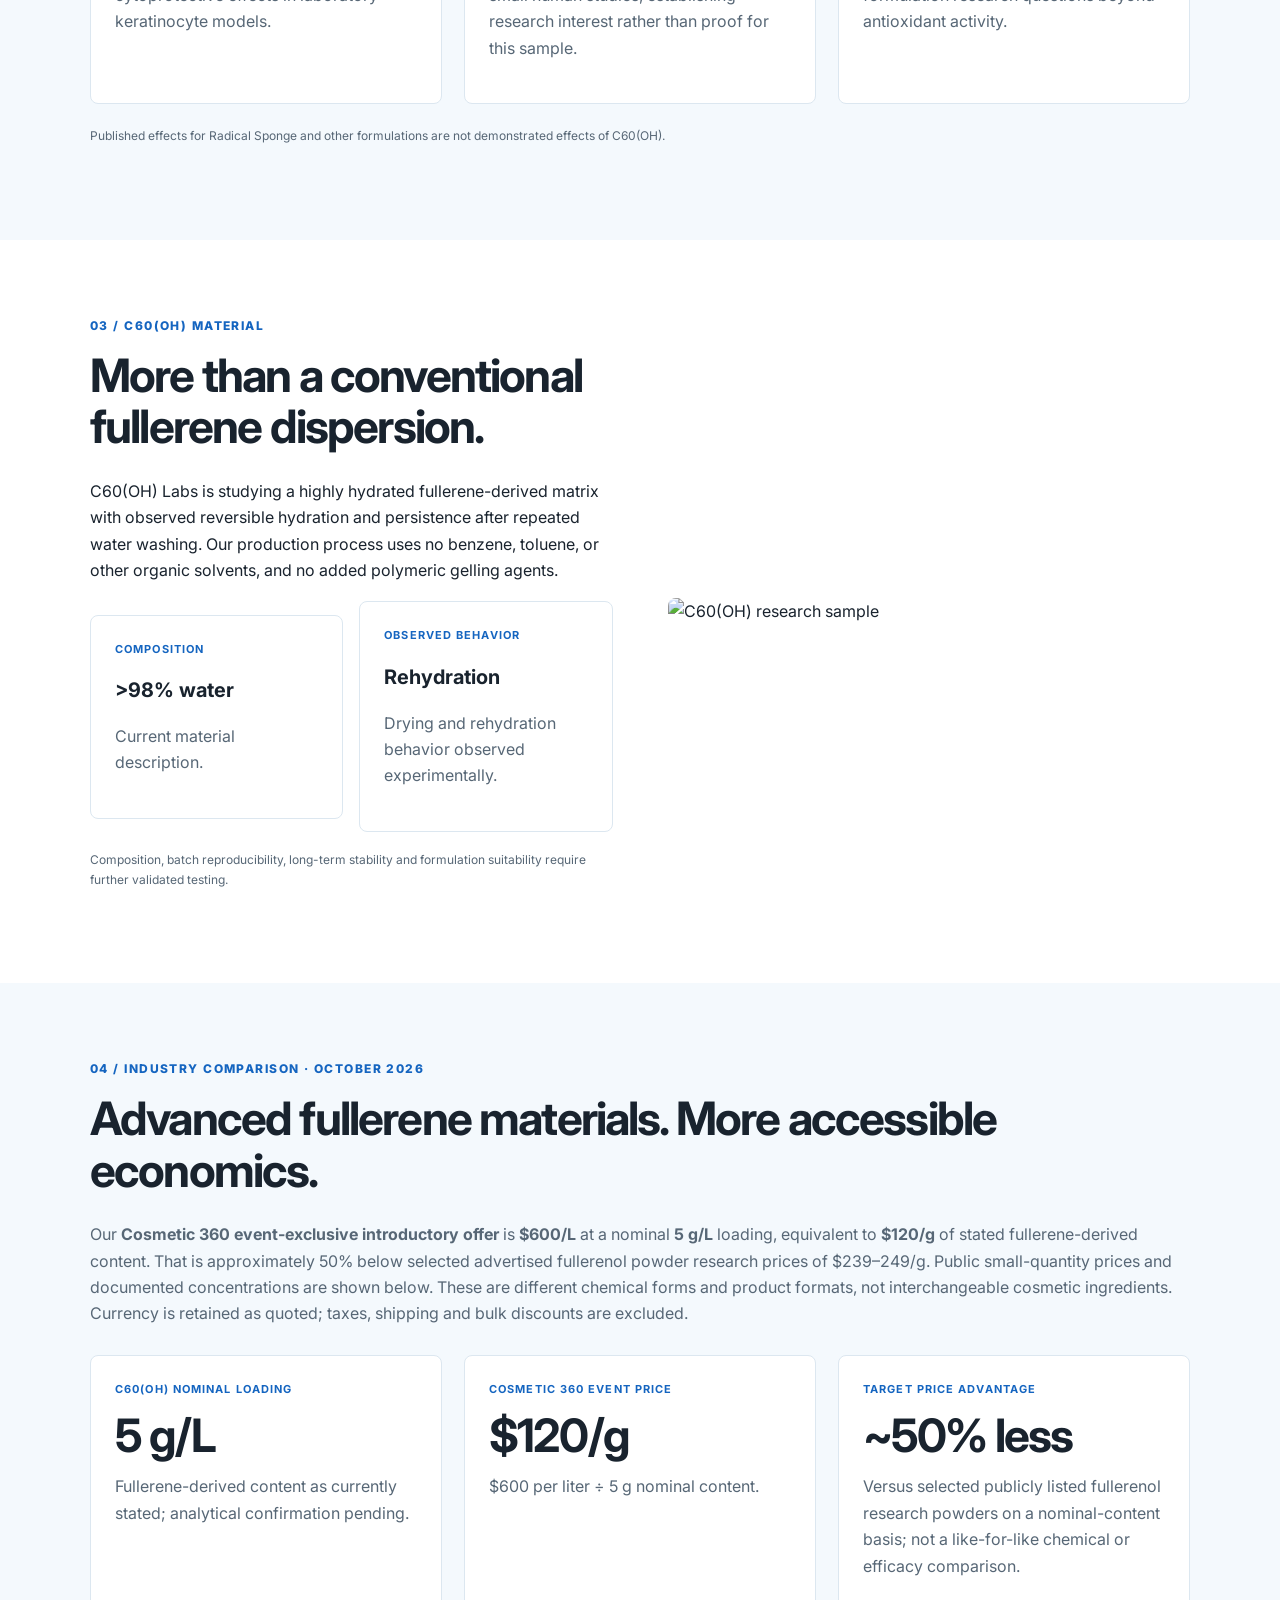
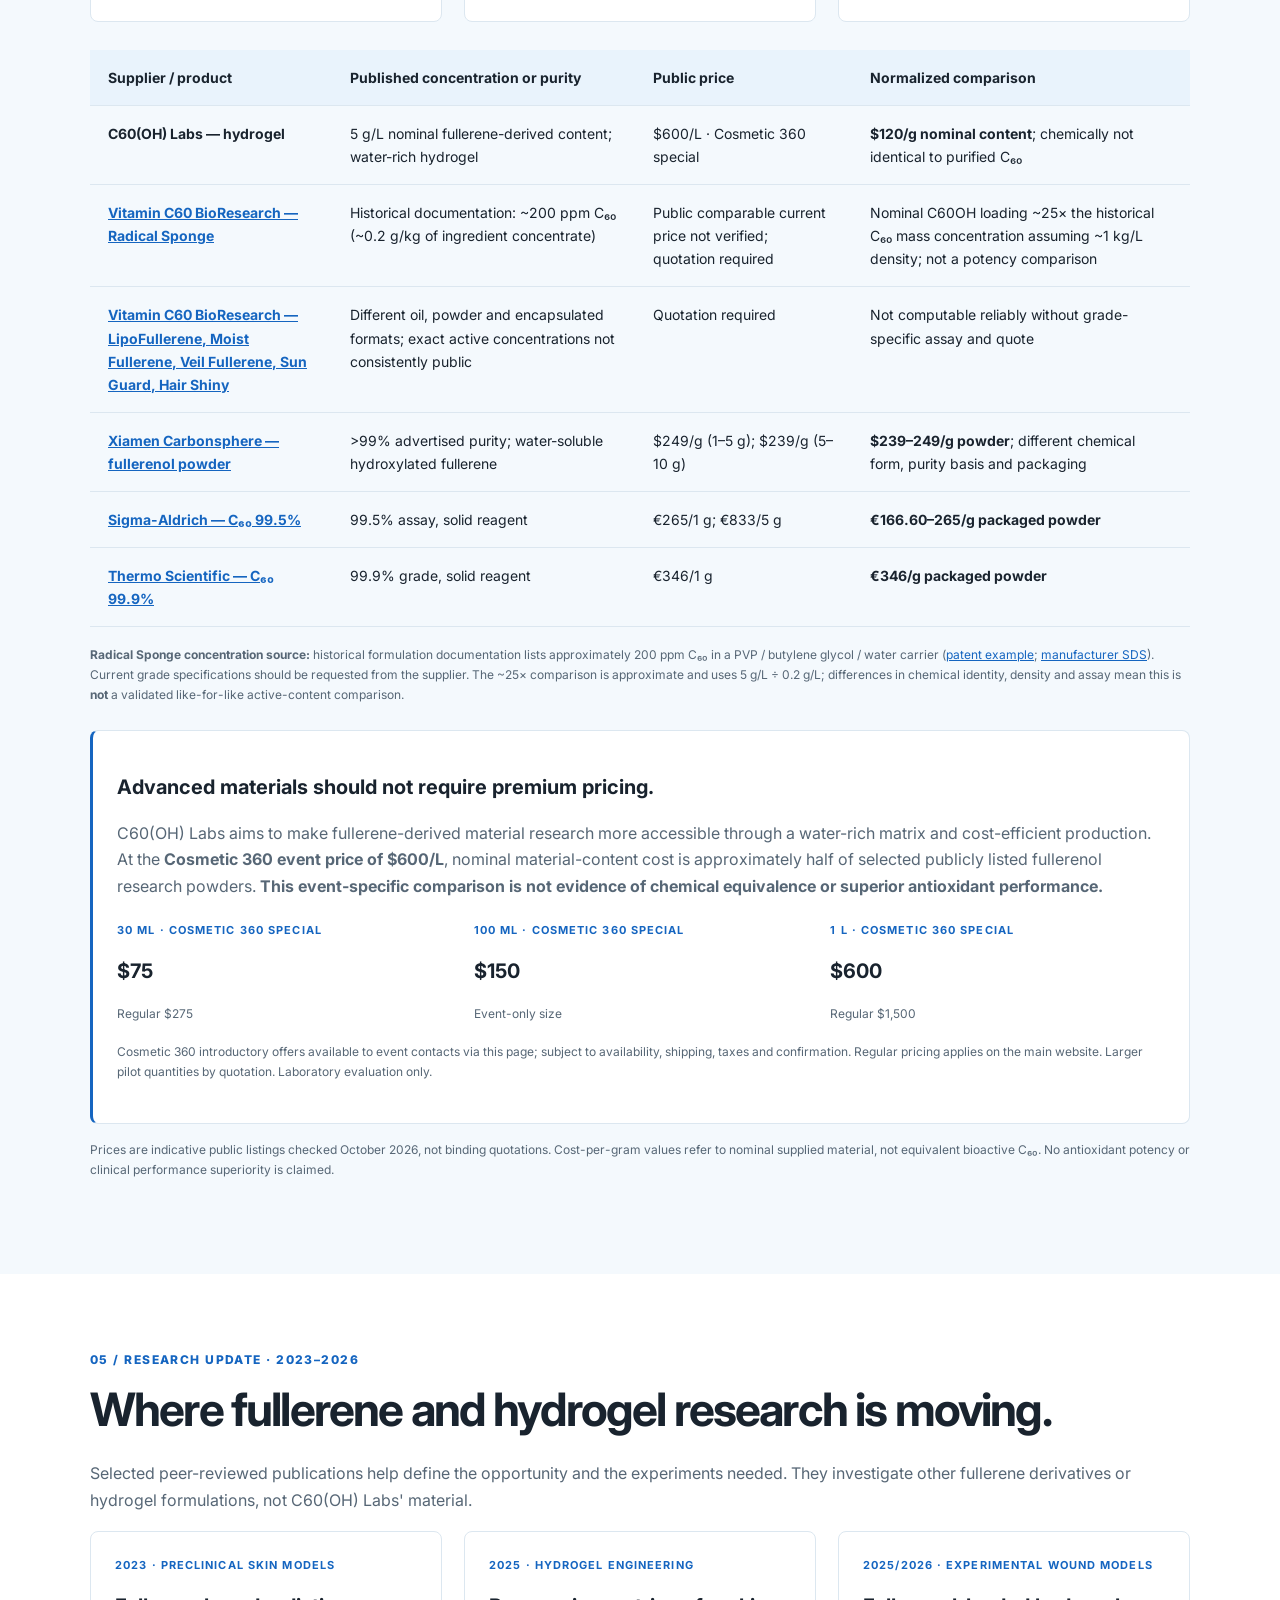
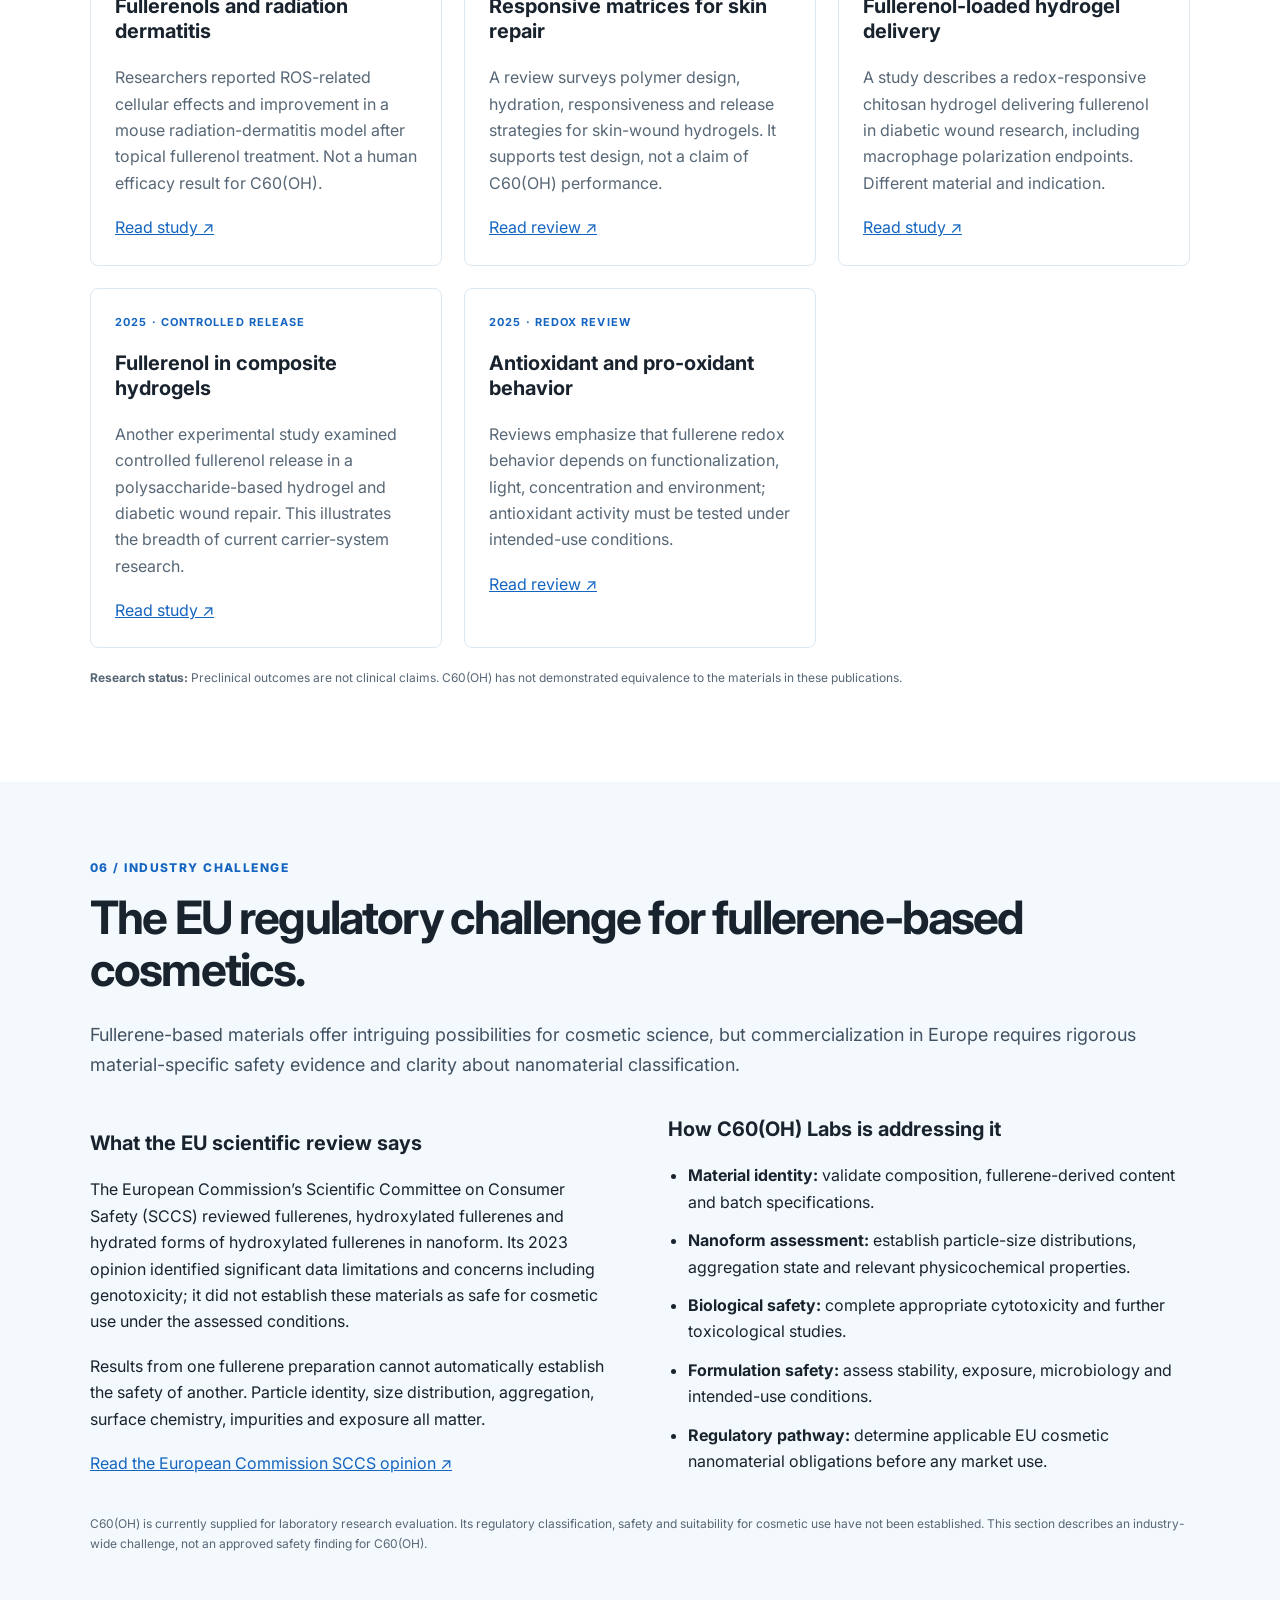
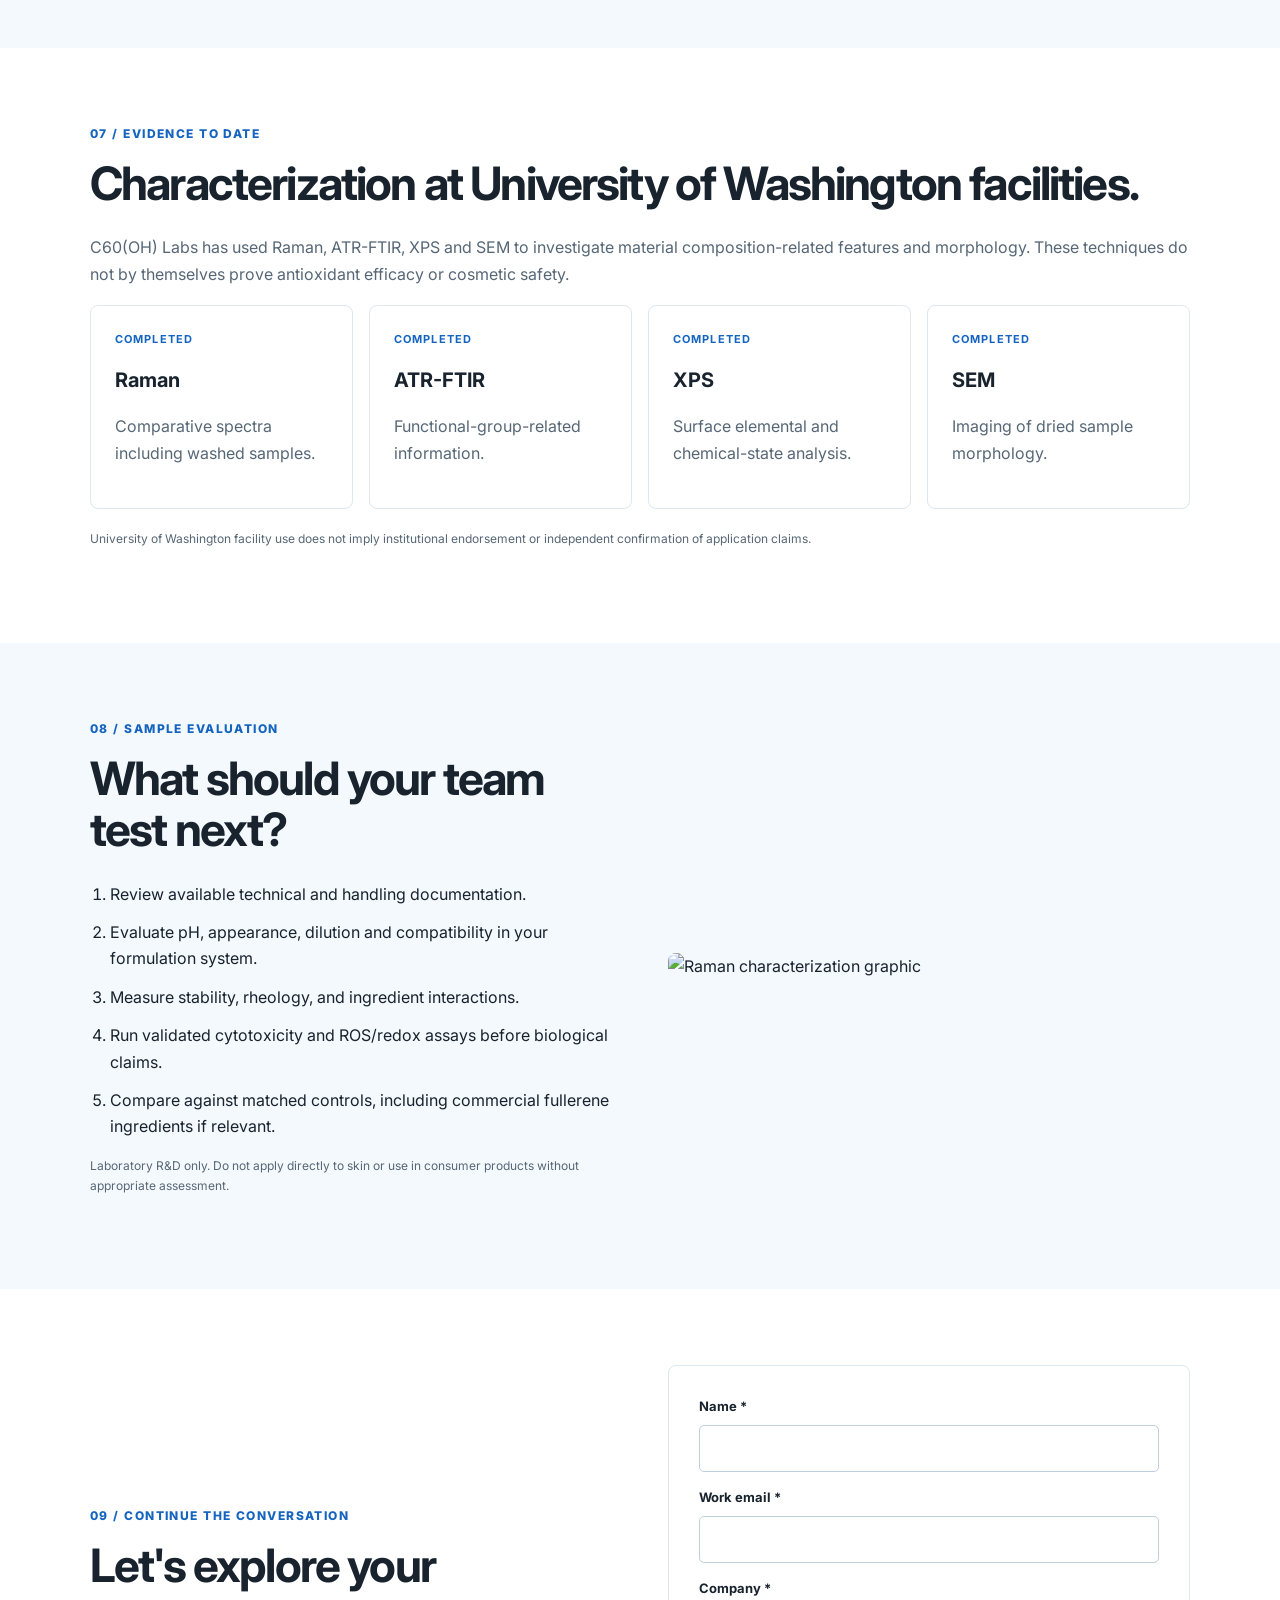
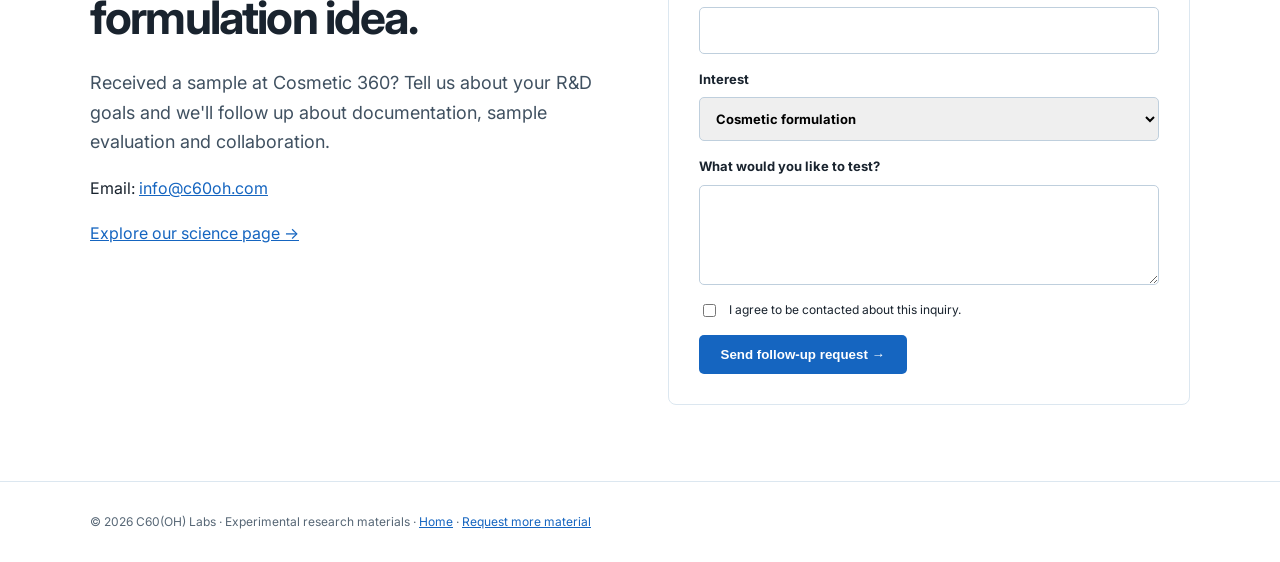
==== commit 33b6d647: "Mark reduced prices as Cosmetic 360 exclusive event specials" ====
--- a/sample/index.html
+++ b/sample/index.html
@@ -5,8 +5,8 @@
 <section class="section" id="science"><div class="wrap grid2"><div><div class="eyebrow">01 / The scientific foundation</div><h2>Fullerenes: a different form of carbon.</h2><p>Fullerenes are cage-shaped carbon molecules, including C₆₀. Their discovery was recognized by the 1996 Nobel Prize in Chemistry. Hydroxylated fullerenes, often called <strong>fullerenols</strong>, incorporate hydroxyl groups that change their interactions with water.</p><p>Some fullerene derivatives have shown redox and skin-cell effects in experimental studies. These findings depend on the exact derivative and formulation; they cannot be assumed for C60(OH) hydrogel.</p><a href="https://www.nobelprize.org/prizes/chemistry/1996/summary/">Nobel Prize background ↗</a></div><figure><img alt="Conceptual fullerene illustration" class="image" src="https://raw.githubusercontent.com/JuliaSokolova/c60oh.com/main/assets/homepage-1.png"/><figcaption class="fine">Conceptual molecular illustration, not a measured structure of the sample.</figcaption></figure></div></section>
 <section class="section soft"><div class="wrap"><div class="eyebrow">02 / Cosmetics research</div><h2>Why fullerene chemistry interests formulators.</h2><div class="grid3"><article class="card"><h3>Oxidative-stress research</h3><p>Selected C₆₀ formulations have shown antioxidant and UVA-related cytoprotective effects in laboratory keratinocyte models.</p></article><article class="card"><h3>Topical formulation precedent</h3><p>Fullerene-containing cosmetic formulations have been investigated in small human studies, establishing research interest rather than proof for this sample.</p></article><article class="card"><h3>Materials engineering</h3><p>Hydration, matrix structure and compatibility offer additional formulation research questions beyond antioxidant activity.</p></article></div><p class="fine" style="margin-top:22px">Published effects for Radical Sponge and other formulations are not demonstrated effects of C60(OH).</p></div></section>
 <section class="section"><div class="wrap grid2"><div><div class="eyebrow">03 / C60(OH) material</div><h2>More than a conventional fullerene dispersion.</h2><p>C60(OH) Labs is studying a highly hydrated fullerene-derived matrix with observed reversible hydration and persistence after repeated water washing. Our production process uses no benzene, toluene, or other organic solvents, and no added polymeric gelling agents.</p><div class="grid2" style="gap:16px"><div class="card"><div class="label">Composition</div><h3>&gt;98% water</h3><p>Current material description.</p></div><div class="card"><div class="label">Observed behavior</div><h3>Rehydration</h3><p>Drying and rehydration behavior observed experimentally.</p></div></div><p class="fine" style="margin-top:18px">Composition, batch reproducibility, long-term stability and formulation suitability require further validated testing.</p></div><img alt="C60(OH) research sample" class="image" src="https://raw.githubusercontent.com/JuliaSokolova/c60oh.com/main/assets/evaluation-product-vial.jpg"/></div></section>
-<section class="section soft" id="compare"><div class="wrap"><div class="eyebrow">04 / Industry comparison · October 2026</div><h2>Advanced fullerene materials. More accessible economics.</h2><p class="muted">Our proposed R&amp;D supply price is <strong>$600/L</strong> at a nominal <strong>5 g/L</strong> loading, equivalent to <strong>$120/g</strong> of stated fullerene-derived content. That is approximately 50% below selected advertised fullerenol powder research prices of $239–249/g. Public small-quantity prices and documented concentrations are shown below. These are different chemical forms and product formats, not interchangeable cosmetic ingredients. Currency is retained as quoted; taxes, shipping and bulk discounts are excluded.</p><div class="grid3" style="margin:28px 0"><div class="card"><div class="label">C60(OH) nominal loading</div><h2 style="margin:12px 0">5 g/L</h2><p>Fullerene-derived content as currently stated; analytical confirmation pending.</p></div><div class="card"><div class="label">C60(OH) proposed R&amp;D price</div><h2 style="margin:12px 0">$120/g</h2><p>$600 per liter ÷ 5 g nominal content.</p></div><div class="card"><div class="label">Target price advantage</div><h2 style="margin:12px 0">~50% less</h2><p>Versus selected publicly listed fullerenol research powders on a nominal-content basis; not a like-for-like chemical or efficacy comparison.</p></div></div><div class="tablewrap"><table><thead><tr><th>Supplier / product</th><th>Published concentration or purity</th><th>Public price</th><th>Normalized comparison</th></tr></thead><tbody>
-<tr><td><strong>C60(OH) Labs — hydrogel</strong></td><td>5 g/L nominal fullerene-derived content; water-rich hydrogel</td><td>$600/L proposed R&amp;D price</td><td><strong>$120/g nominal content</strong>; chemically not identical to purified C₆₀</td></tr>
+<section class="section soft" id="compare"><div class="wrap"><div class="eyebrow">04 / Industry comparison · October 2026</div><h2>Advanced fullerene materials. More accessible economics.</h2><p class="muted">Our <strong>Cosmetic 360 event-exclusive introductory offer</strong> is <strong>$600/L</strong> at a nominal <strong>5 g/L</strong> loading, equivalent to <strong>$120/g</strong> of stated fullerene-derived content. That is approximately 50% below selected advertised fullerenol powder research prices of $239–249/g. Public small-quantity prices and documented concentrations are shown below. These are different chemical forms and product formats, not interchangeable cosmetic ingredients. Currency is retained as quoted; taxes, shipping and bulk discounts are excluded.</p><div class="grid3" style="margin:28px 0"><div class="card"><div class="label">C60(OH) nominal loading</div><h2 style="margin:12px 0">5 g/L</h2><p>Fullerene-derived content as currently stated; analytical confirmation pending.</p></div><div class="card"><div class="label">Cosmetic 360 event price</div><h2 style="margin:12px 0">$120/g</h2><p>$600 per liter ÷ 5 g nominal content.</p></div><div class="card"><div class="label">Target price advantage</div><h2 style="margin:12px 0">~50% less</h2><p>Versus selected publicly listed fullerenol research powders on a nominal-content basis; not a like-for-like chemical or efficacy comparison.</p></div></div><div class="tablewrap"><table><thead><tr><th>Supplier / product</th><th>Published concentration or purity</th><th>Public price</th><th>Normalized comparison</th></tr></thead><tbody>
+<tr><td><strong>C60(OH) Labs — hydrogel</strong></td><td>5 g/L nominal fullerene-derived content; water-rich hydrogel</td><td>$600/L · Cosmetic 360 special</td><td><strong>$120/g nominal content</strong>; chemically not identical to purified C₆₀</td></tr>
 <tr><td><a href="https://www.specialchem.com/cosmetics/supplier/vitamin-c60-bioresearch/radical-sponge">Vitamin C60 BioResearch — Radical Sponge</a></td><td>Historical documentation: ~200 ppm C₆₀ (~0.2 g/kg of ingredient concentrate)</td><td>Public comparable current price not verified; quotation required</td><td>Nominal C60OH loading ~25× the historical C₆₀ mass concentration assuming ~1 kg/L density; not a potency comparison</td></tr>
 <tr><td><a href="https://www.mcls-ltd.com/en/products/fullerene.html">Vitamin C60 BioResearch — LipoFullerene, Moist Fullerene, Veil Fullerene, Sun Guard, Hair Shiny</a></td><td>Different oil, powder and encapsulated formats; exact active concentrations not consistently public</td><td>Quotation required</td><td>Not computable reliably without grade-specific assay and quote</td></tr>
 <tr><td><a href="https://www.thefullerene.com/product/fullerenol-hydroxylated-fullerenes-99-purity/">Xiamen Carbonsphere — fullerenol powder</a></td><td>&gt;99% advertised purity; water-soluble hydroxylated fullerene</td><td>$249/g (1–5 g); $239/g (5–10 g)</td><td><strong>$239–249/g powder</strong>; different chemical form, purity basis and packaging</td></tr>
@@ -14,7 +14,7 @@
 
 <tr><td><a href="https://www.sigmaaldrich.com/FR/fr/product/aldrich/379646">Sigma-Aldrich — C₆₀ 99.5%</a></td><td>99.5% assay, solid reagent</td><td>€265/1 g; €833/5 g</td><td><strong>€166.60–265/g packaged powder</strong></td></tr>
 <tr><td><a href="https://www.thermofisher.com/order/catalog/product/fr/fr/295010010">Thermo Scientific — C₆₀ 99.9%</a></td><td>99.9% grade, solid reagent</td><td>€346/1 g</td><td><strong>€346/g packaged powder</strong></td></tr>
-</tbody></table></div><p class="fine" style="margin-top:18px"><strong>Radical Sponge concentration source:</strong> historical formulation documentation lists approximately 200 ppm C₆₀ in a PVP / butylene glycol / water carrier (<a href="https://patents.google.com/patent/JP5641708B2/en">patent example</a>; <a href="https://www.biohope.com.cn/vancheerfile/files/2018/9/20180927021152488.pdf">manufacturer SDS</a>). Current grade specifications should be requested from the supplier. The ~25× comparison is approximate and uses 5 g/L ÷ 0.2 g/L; differences in chemical identity, density and assay mean this is <strong>not</strong> a validated like-for-like active-content comparison.</p><div class="card" style="margin-top:25px;border-left:3px solid var(--blue)"><h3>Advanced materials should not require premium pricing.</h3><p>C60(OH) Labs aims to make fullerene-derived material research more accessible through a water-rich matrix and cost-efficient production. At our <strong>proposed $600/L R&amp;D supply price</strong>, nominal material-content cost is approximately half of selected publicly listed fullerenol research powders. <strong>This is a price target, not evidence of chemical equivalence or superior antioxidant performance.</strong></p><div class="grid3" style="margin-top:22px"><div><div class="label">30 mL research sample</div><h3>$75</h3></div><div><div class="label">100 mL evaluation sample</div><h3>$150</h3></div><div><div class="label">1 L R&amp;D supply</div><h3>$600</h3></div></div><p class="fine">Proposed introductory prices, subject to availability, shipping, taxes and confirmation. Larger pilot quantities by quotation. Laboratory evaluation only.</p></div><p class="fine" style="margin-top:16px">Prices are indicative public listings checked October 2026, not binding quotations. Cost-per-gram values refer to nominal supplied material, not equivalent bioactive C₆₀. No antioxidant potency or clinical performance superiority is claimed.</p></div></section>
+</tbody></table></div><p class="fine" style="margin-top:18px"><strong>Radical Sponge concentration source:</strong> historical formulation documentation lists approximately 200 ppm C₆₀ in a PVP / butylene glycol / water carrier (<a href="https://patents.google.com/patent/JP5641708B2/en">patent example</a>; <a href="https://www.biohope.com.cn/vancheerfile/files/2018/9/20180927021152488.pdf">manufacturer SDS</a>). Current grade specifications should be requested from the supplier. The ~25× comparison is approximate and uses 5 g/L ÷ 0.2 g/L; differences in chemical identity, density and assay mean this is <strong>not</strong> a validated like-for-like active-content comparison.</p><div class="card" style="margin-top:25px;border-left:3px solid var(--blue)"><h3>Advanced materials should not require premium pricing.</h3><p>C60(OH) Labs aims to make fullerene-derived material research more accessible through a water-rich matrix and cost-efficient production. At the <strong>Cosmetic 360 event price of $600/L</strong>, nominal material-content cost is approximately half of selected publicly listed fullerenol research powders. <strong>This event-specific comparison is not evidence of chemical equivalence or superior antioxidant performance.</strong></p><div class="grid3" style="margin-top:22px"><div><div class="label">30 mL · Cosmetic 360 special</div><h3>$75</h3><p class="fine">Regular $275</p></div><div><div class="label">100 mL · Cosmetic 360 special</div><h3>$150</h3><p class="fine">Event-only size</p></div><div><div class="label">1 L · Cosmetic 360 special</div><h3>$600</h3><p class="fine">Regular $1,500</p></div></div><p class="fine">Cosmetic 360 introductory offers available to event contacts via this page; subject to availability, shipping, taxes and confirmation. Regular pricing applies on the main website. Larger pilot quantities by quotation. Laboratory evaluation only.</p></div><p class="fine" style="margin-top:16px">Prices are indicative public listings checked October 2026, not binding quotations. Cost-per-gram values refer to nominal supplied material, not equivalent bioactive C₆₀. No antioxidant potency or clinical performance superiority is claimed.</p></div></section>
 <section class="section" id="latest-research"><div class="wrap"><div class="eyebrow">05 / Research update · 2023–2026</div><h2>Where fullerene and hydrogel research is moving.</h2><p class="muted">Selected peer-reviewed publications help define the opportunity and the experiments needed. They investigate other fullerene derivatives or hydrogel formulations, not C60(OH) Labs' material.</p><div class="grid3">
 <article class="card"><div class="label">2023 · Preclinical skin models</div><h3>Fullerenols and radiation dermatitis</h3><p>Researchers reported ROS-related cellular effects and improvement in a mouse radiation-dermatitis model after topical fullerenol treatment. Not a human efficacy result for C60(OH).</p><a href="https://pmc.ncbi.nlm.nih.gov/articles/PMC10427596/">Read study ↗</a></article>
 <article class="card"><div class="label">2025 · Hydrogel engineering</div><h3>Responsive matrices for skin repair</h3><p>A review surveys polymer design, hydration, responsiveness and release strategies for skin-wound hydrogels. It supports test design, not a claim of C60(OH) performance.</p><a href="https://link.springer.com/article/10.1007/s42247-024-00930-8">Read review ↗</a></article>
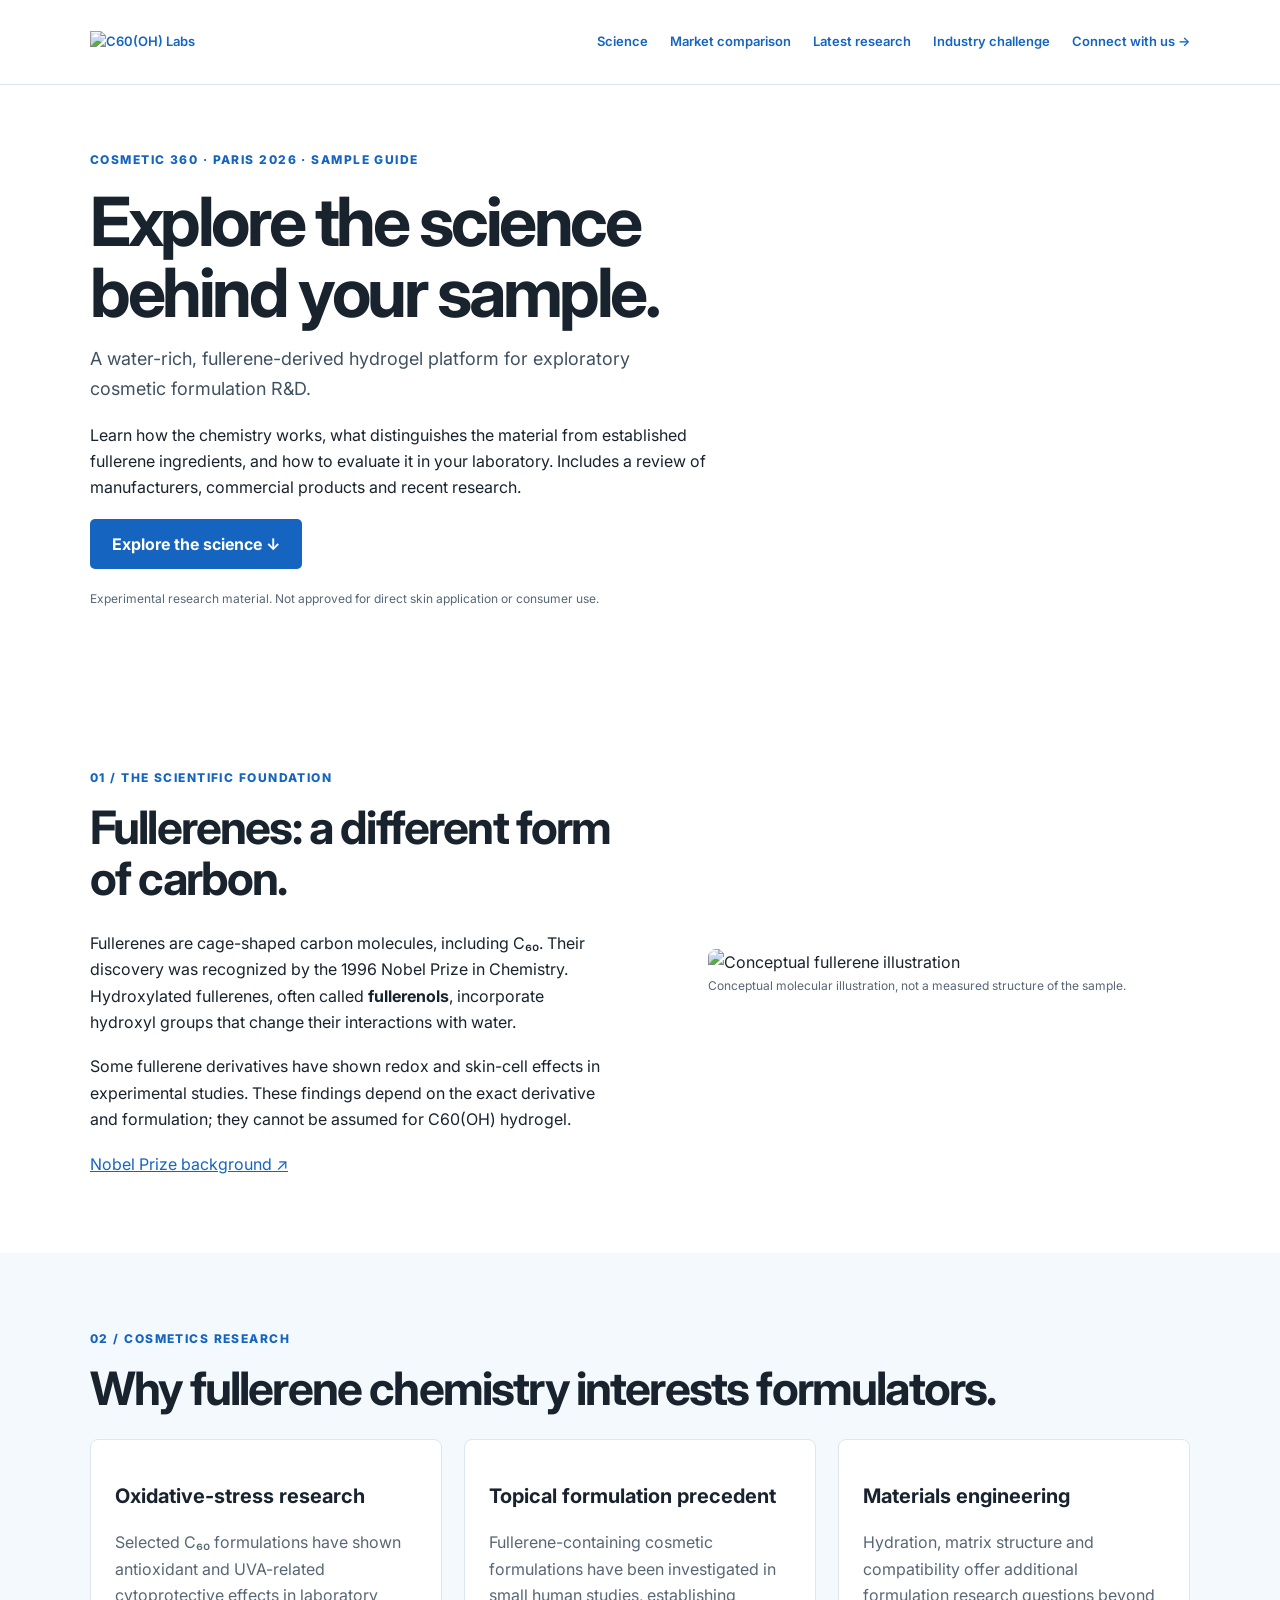
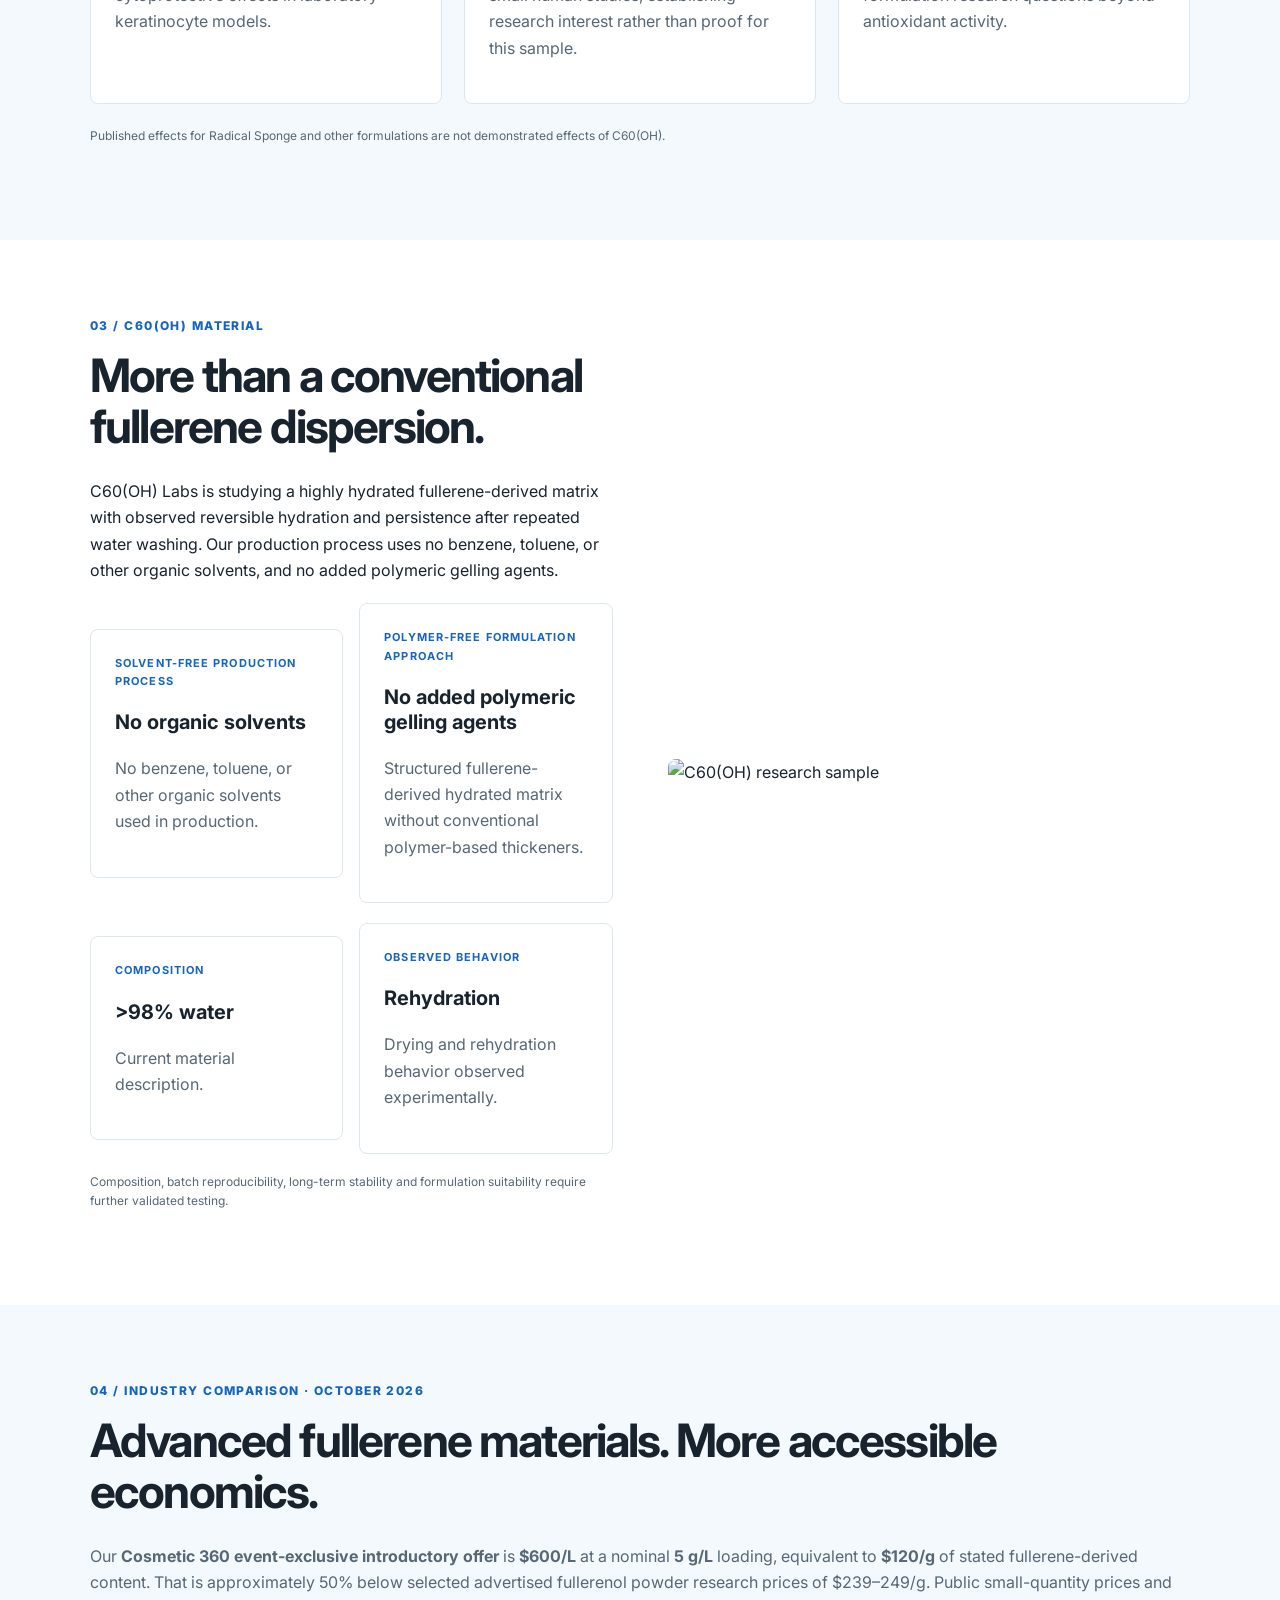
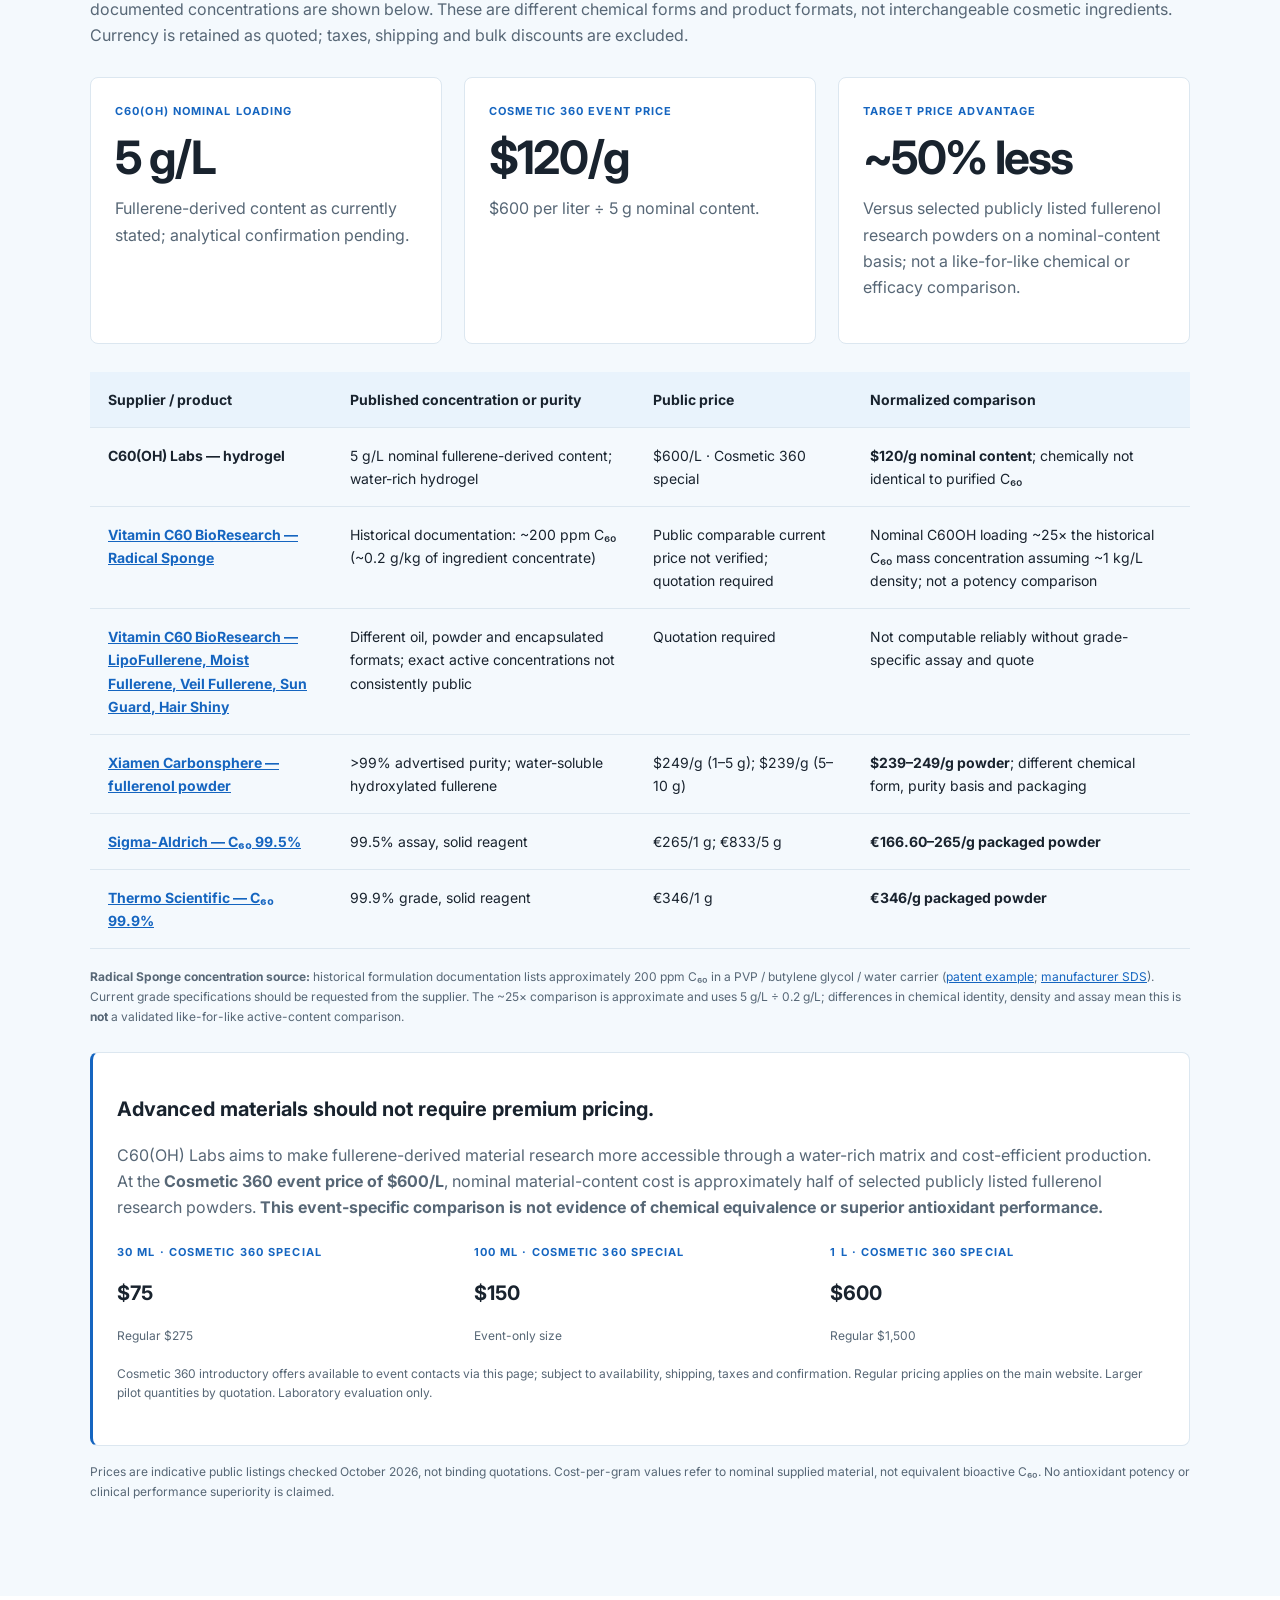
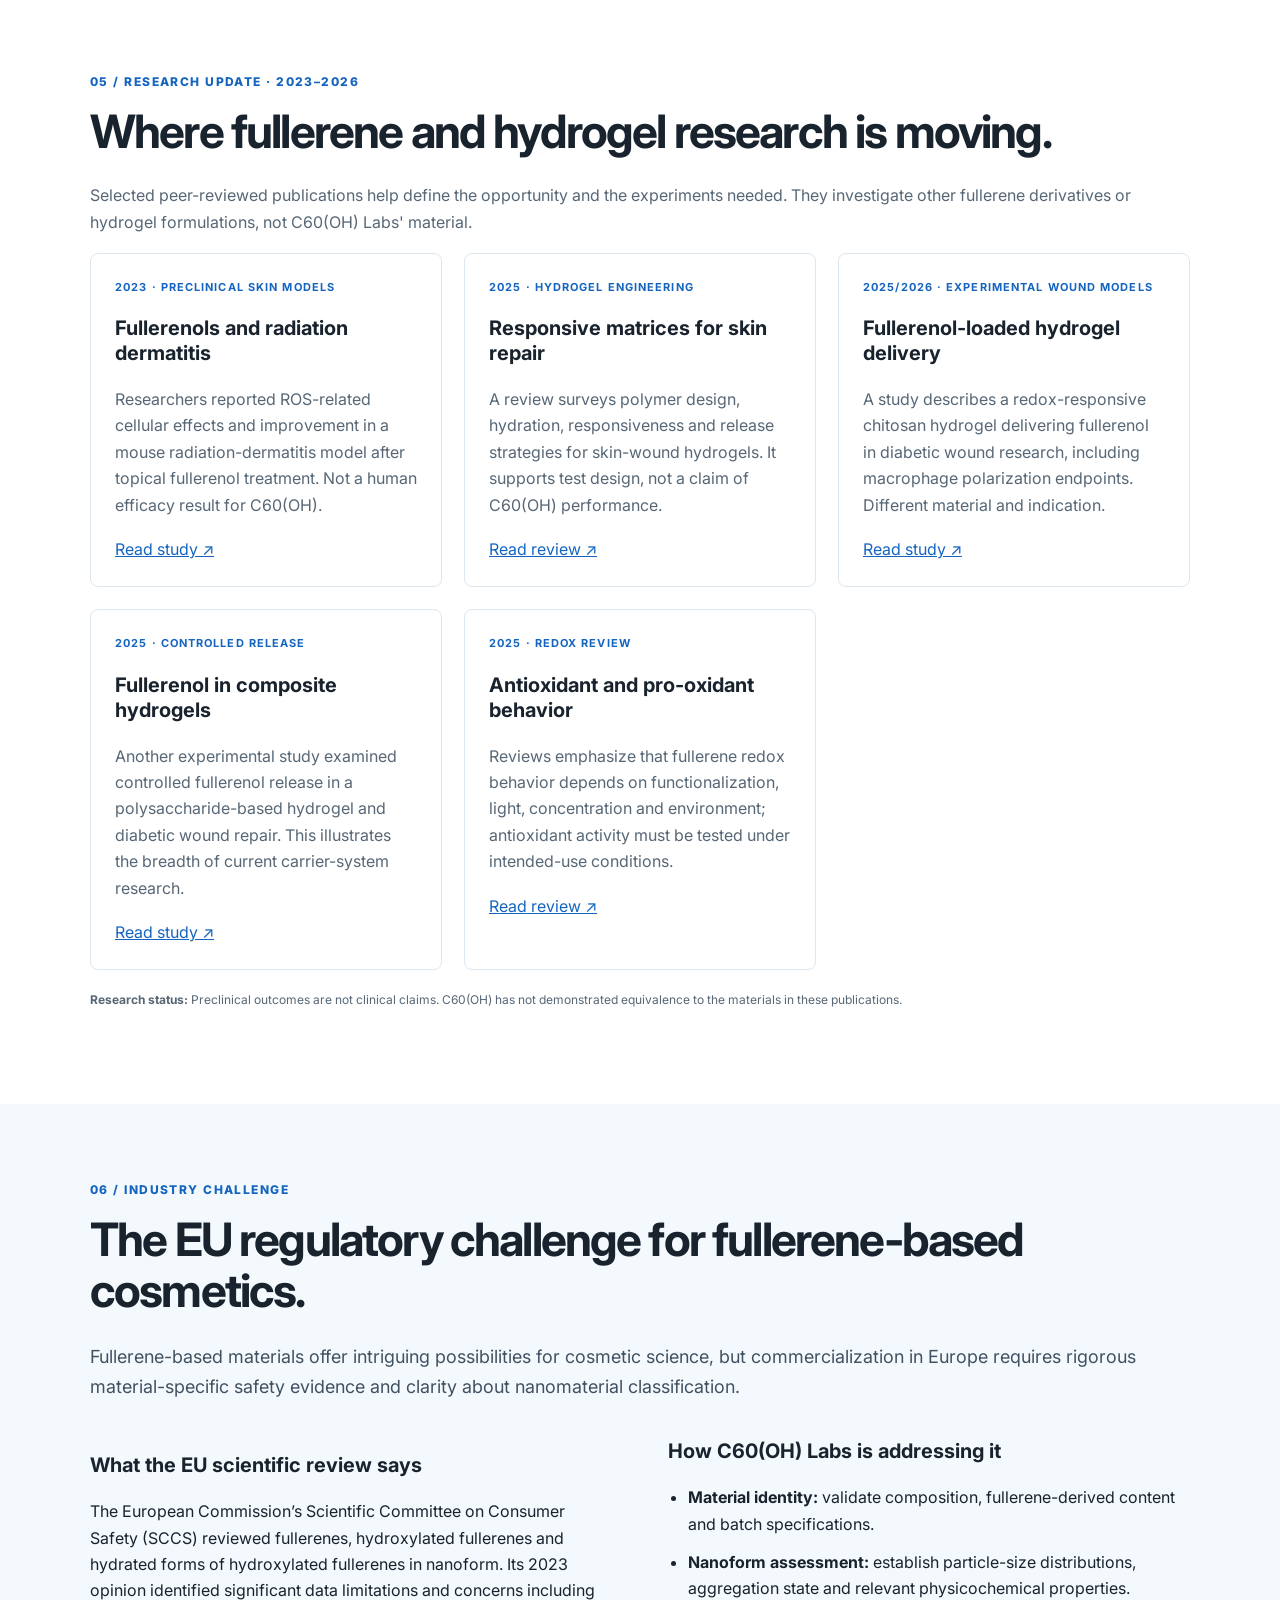
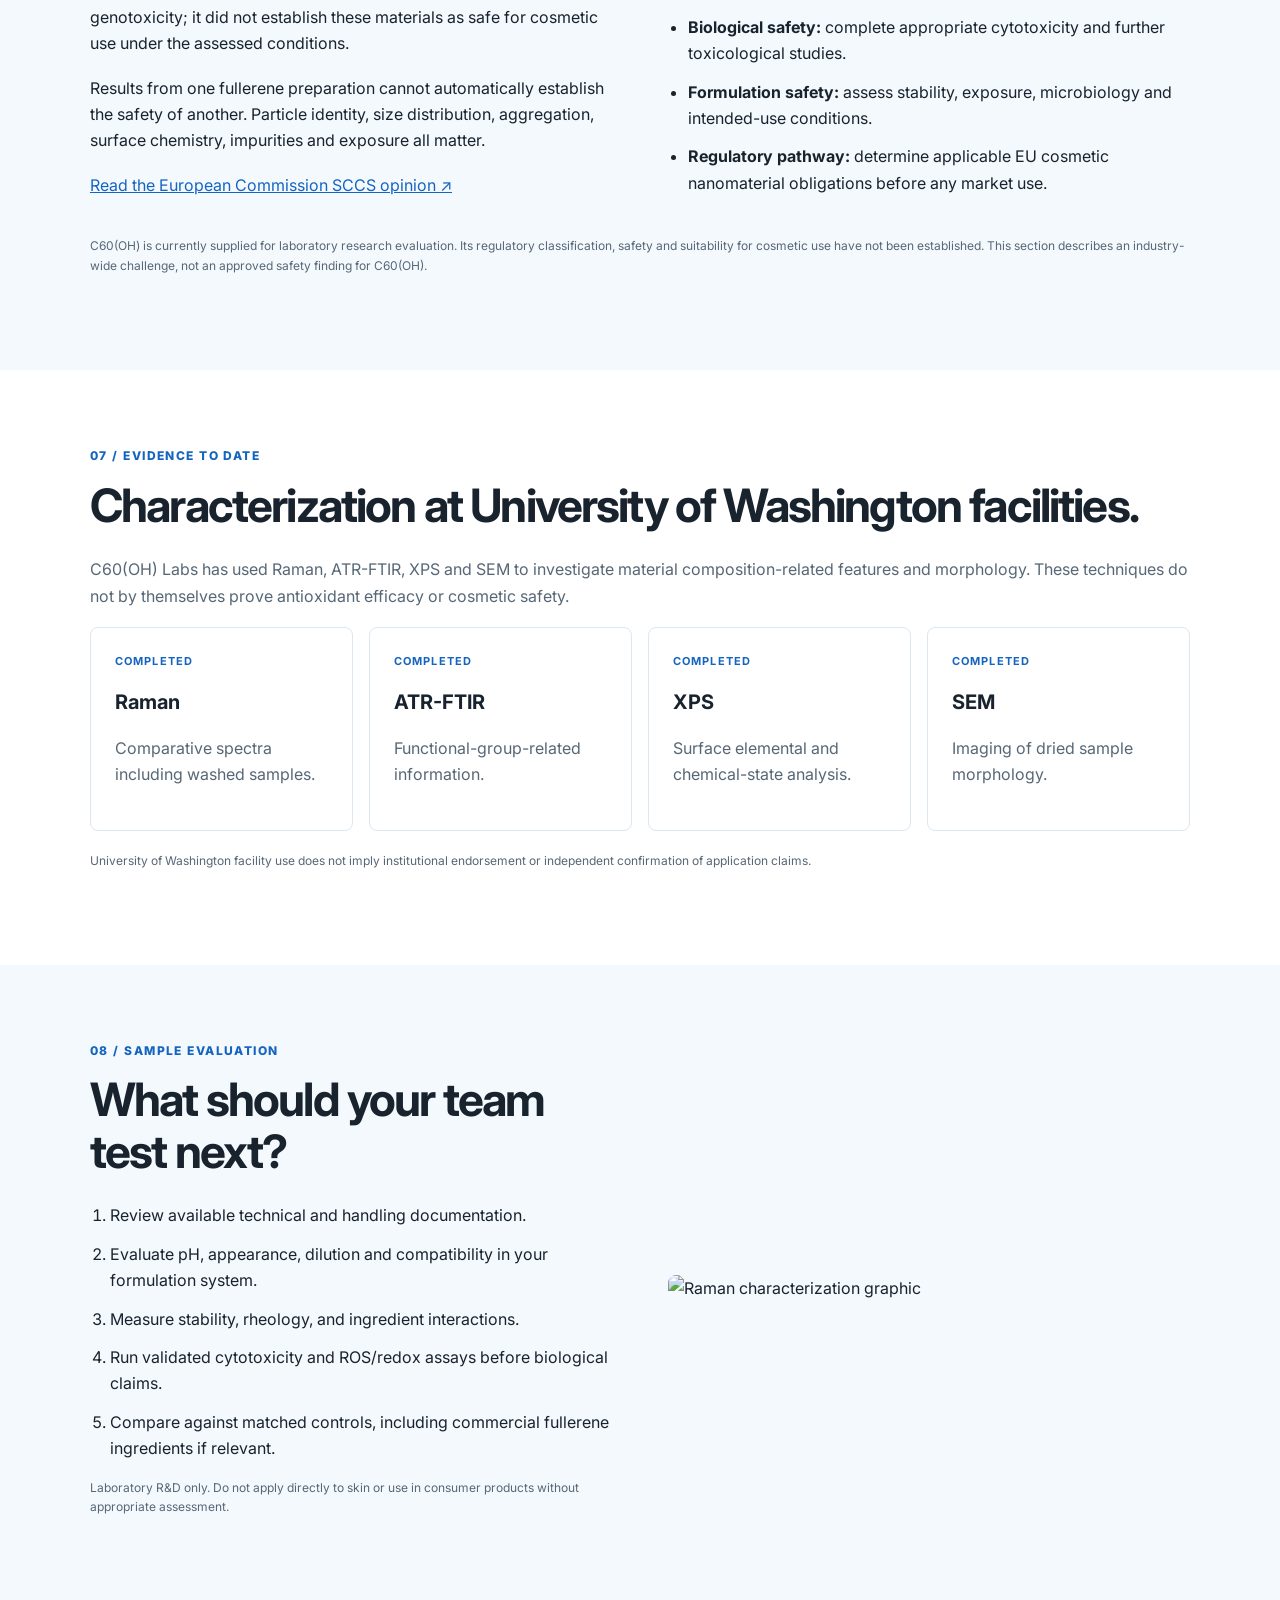
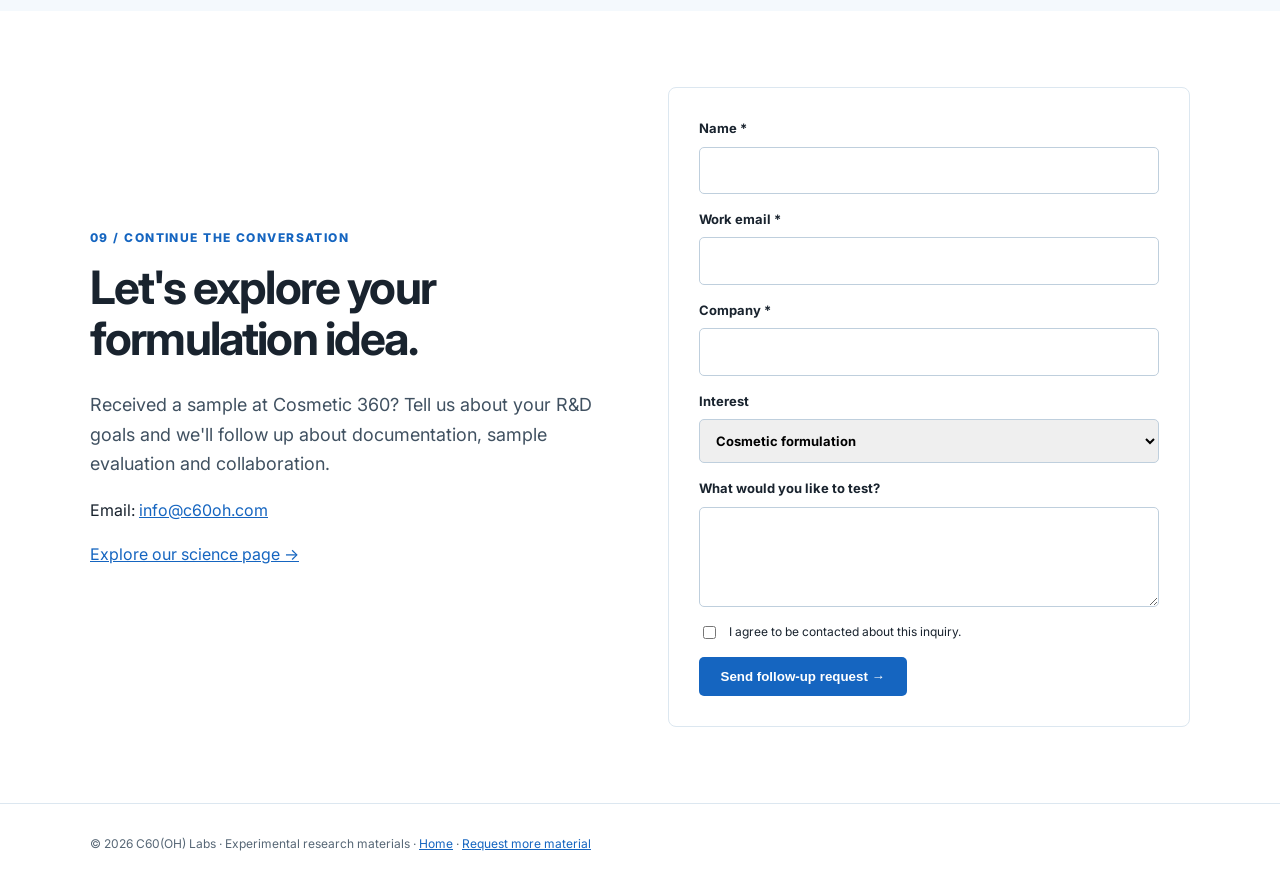
==== commit 6be363a5: "Prominently feature no organic solvents and no added polymers on Cosmetic 360 landing page" ====
--- a/sample/index.html
+++ b/sample/index.html
@@ -4,7 +4,7 @@
 <main><section class="hero"><div class="wrap"><div class="copy"><div class="eyebrow">Cosmetic 360 · Paris 2026 · Sample guide</div><h1>Explore the science behind your sample.</h1><p class="lead">A water-rich, fullerene-derived hydrogel platform for exploratory cosmetic formulation R&amp;D.</p><p>Learn how the chemistry works, what distinguishes the material from established fullerene ingredients, and how to evaluate it in your laboratory. Includes a review of manufacturers, commercial products and recent research.</p><a class="btn" href="#science">Explore the science ↓</a><p class="fine" style="margin-top:20px">Experimental research material. Not approved for direct skin application or consumer use.</p></div></div></section>
 <section class="section" id="science"><div class="wrap grid2"><div><div class="eyebrow">01 / The scientific foundation</div><h2>Fullerenes: a different form of carbon.</h2><p>Fullerenes are cage-shaped carbon molecules, including C₆₀. Their discovery was recognized by the 1996 Nobel Prize in Chemistry. Hydroxylated fullerenes, often called <strong>fullerenols</strong>, incorporate hydroxyl groups that change their interactions with water.</p><p>Some fullerene derivatives have shown redox and skin-cell effects in experimental studies. These findings depend on the exact derivative and formulation; they cannot be assumed for C60(OH) hydrogel.</p><a href="https://www.nobelprize.org/prizes/chemistry/1996/summary/">Nobel Prize background ↗</a></div><figure><img alt="Conceptual fullerene illustration" class="image" src="https://raw.githubusercontent.com/JuliaSokolova/c60oh.com/main/assets/homepage-1.png"/><figcaption class="fine">Conceptual molecular illustration, not a measured structure of the sample.</figcaption></figure></div></section>
 <section class="section soft"><div class="wrap"><div class="eyebrow">02 / Cosmetics research</div><h2>Why fullerene chemistry interests formulators.</h2><div class="grid3"><article class="card"><h3>Oxidative-stress research</h3><p>Selected C₆₀ formulations have shown antioxidant and UVA-related cytoprotective effects in laboratory keratinocyte models.</p></article><article class="card"><h3>Topical formulation precedent</h3><p>Fullerene-containing cosmetic formulations have been investigated in small human studies, establishing research interest rather than proof for this sample.</p></article><article class="card"><h3>Materials engineering</h3><p>Hydration, matrix structure and compatibility offer additional formulation research questions beyond antioxidant activity.</p></article></div><p class="fine" style="margin-top:22px">Published effects for Radical Sponge and other formulations are not demonstrated effects of C60(OH).</p></div></section>
-<section class="section"><div class="wrap grid2"><div><div class="eyebrow">03 / C60(OH) material</div><h2>More than a conventional fullerene dispersion.</h2><p>C60(OH) Labs is studying a highly hydrated fullerene-derived matrix with observed reversible hydration and persistence after repeated water washing. Our production process uses no benzene, toluene, or other organic solvents, and no added polymeric gelling agents.</p><div class="grid2" style="gap:16px"><div class="card"><div class="label">Composition</div><h3>&gt;98% water</h3><p>Current material description.</p></div><div class="card"><div class="label">Observed behavior</div><h3>Rehydration</h3><p>Drying and rehydration behavior observed experimentally.</p></div></div><p class="fine" style="margin-top:18px">Composition, batch reproducibility, long-term stability and formulation suitability require further validated testing.</p></div><img alt="C60(OH) research sample" class="image" src="https://raw.githubusercontent.com/JuliaSokolova/c60oh.com/main/assets/evaluation-product-vial.jpg"/></div></section>
+<section class="section"><div class="wrap grid2"><div><div class="eyebrow">03 / C60(OH) material</div><h2>More than a conventional fullerene dispersion.</h2><p>C60(OH) Labs is studying a highly hydrated fullerene-derived matrix with observed reversible hydration and persistence after repeated water washing. Our production process uses no benzene, toluene, or other organic solvents, and no added polymeric gelling agents.</p><div class="grid2" style="gap:16px;margin:20px 0"><div class="card"><div class="label">Solvent-free production process</div><h3>No organic solvents</h3><p>No benzene, toluene, or other organic solvents used in production.</p></div><div class="card"><div class="label">Polymer-free formulation approach</div><h3>No added polymeric gelling agents</h3><p>Structured fullerene-derived hydrated matrix without conventional polymer-based thickeners.</p></div></div><div class="grid2" style="gap:16px"><div class="card"><div class="label">Composition</div><h3>&gt;98% water</h3><p>Current material description.</p></div><div class="card"><div class="label">Observed behavior</div><h3>Rehydration</h3><p>Drying and rehydration behavior observed experimentally.</p></div></div><p class="fine" style="margin-top:18px">Composition, batch reproducibility, long-term stability and formulation suitability require further validated testing.</p></div><img alt="C60(OH) research sample" class="image" src="https://raw.githubusercontent.com/JuliaSokolova/c60oh.com/main/assets/evaluation-product-vial.jpg"/></div></section>
 <section class="section soft" id="compare"><div class="wrap"><div class="eyebrow">04 / Industry comparison · October 2026</div><h2>Advanced fullerene materials. More accessible economics.</h2><p class="muted">Our <strong>Cosmetic 360 event-exclusive introductory offer</strong> is <strong>$600/L</strong> at a nominal <strong>5 g/L</strong> loading, equivalent to <strong>$120/g</strong> of stated fullerene-derived content. That is approximately 50% below selected advertised fullerenol powder research prices of $239–249/g. Public small-quantity prices and documented concentrations are shown below. These are different chemical forms and product formats, not interchangeable cosmetic ingredients. Currency is retained as quoted; taxes, shipping and bulk discounts are excluded.</p><div class="grid3" style="margin:28px 0"><div class="card"><div class="label">C60(OH) nominal loading</div><h2 style="margin:12px 0">5 g/L</h2><p>Fullerene-derived content as currently stated; analytical confirmation pending.</p></div><div class="card"><div class="label">Cosmetic 360 event price</div><h2 style="margin:12px 0">$120/g</h2><p>$600 per liter ÷ 5 g nominal content.</p></div><div class="card"><div class="label">Target price advantage</div><h2 style="margin:12px 0">~50% less</h2><p>Versus selected publicly listed fullerenol research powders on a nominal-content basis; not a like-for-like chemical or efficacy comparison.</p></div></div><div class="tablewrap"><table><thead><tr><th>Supplier / product</th><th>Published concentration or purity</th><th>Public price</th><th>Normalized comparison</th></tr></thead><tbody>
 <tr><td><strong>C60(OH) Labs — hydrogel</strong></td><td>5 g/L nominal fullerene-derived content; water-rich hydrogel</td><td>$600/L · Cosmetic 360 special</td><td><strong>$120/g nominal content</strong>; chemically not identical to purified C₆₀</td></tr>
 <tr><td><a href="https://www.specialchem.com/cosmetics/supplier/vitamin-c60-bioresearch/radical-sponge">Vitamin C60 BioResearch — Radical Sponge</a></td><td>Historical documentation: ~200 ppm C₆₀ (~0.2 g/kg of ingredient concentrate)</td><td>Public comparable current price not verified; quotation required</td><td>Nominal C60OH loading ~25× the historical C₆₀ mass concentration assuming ~1 kg/L density; not a potency comparison</td></tr>
